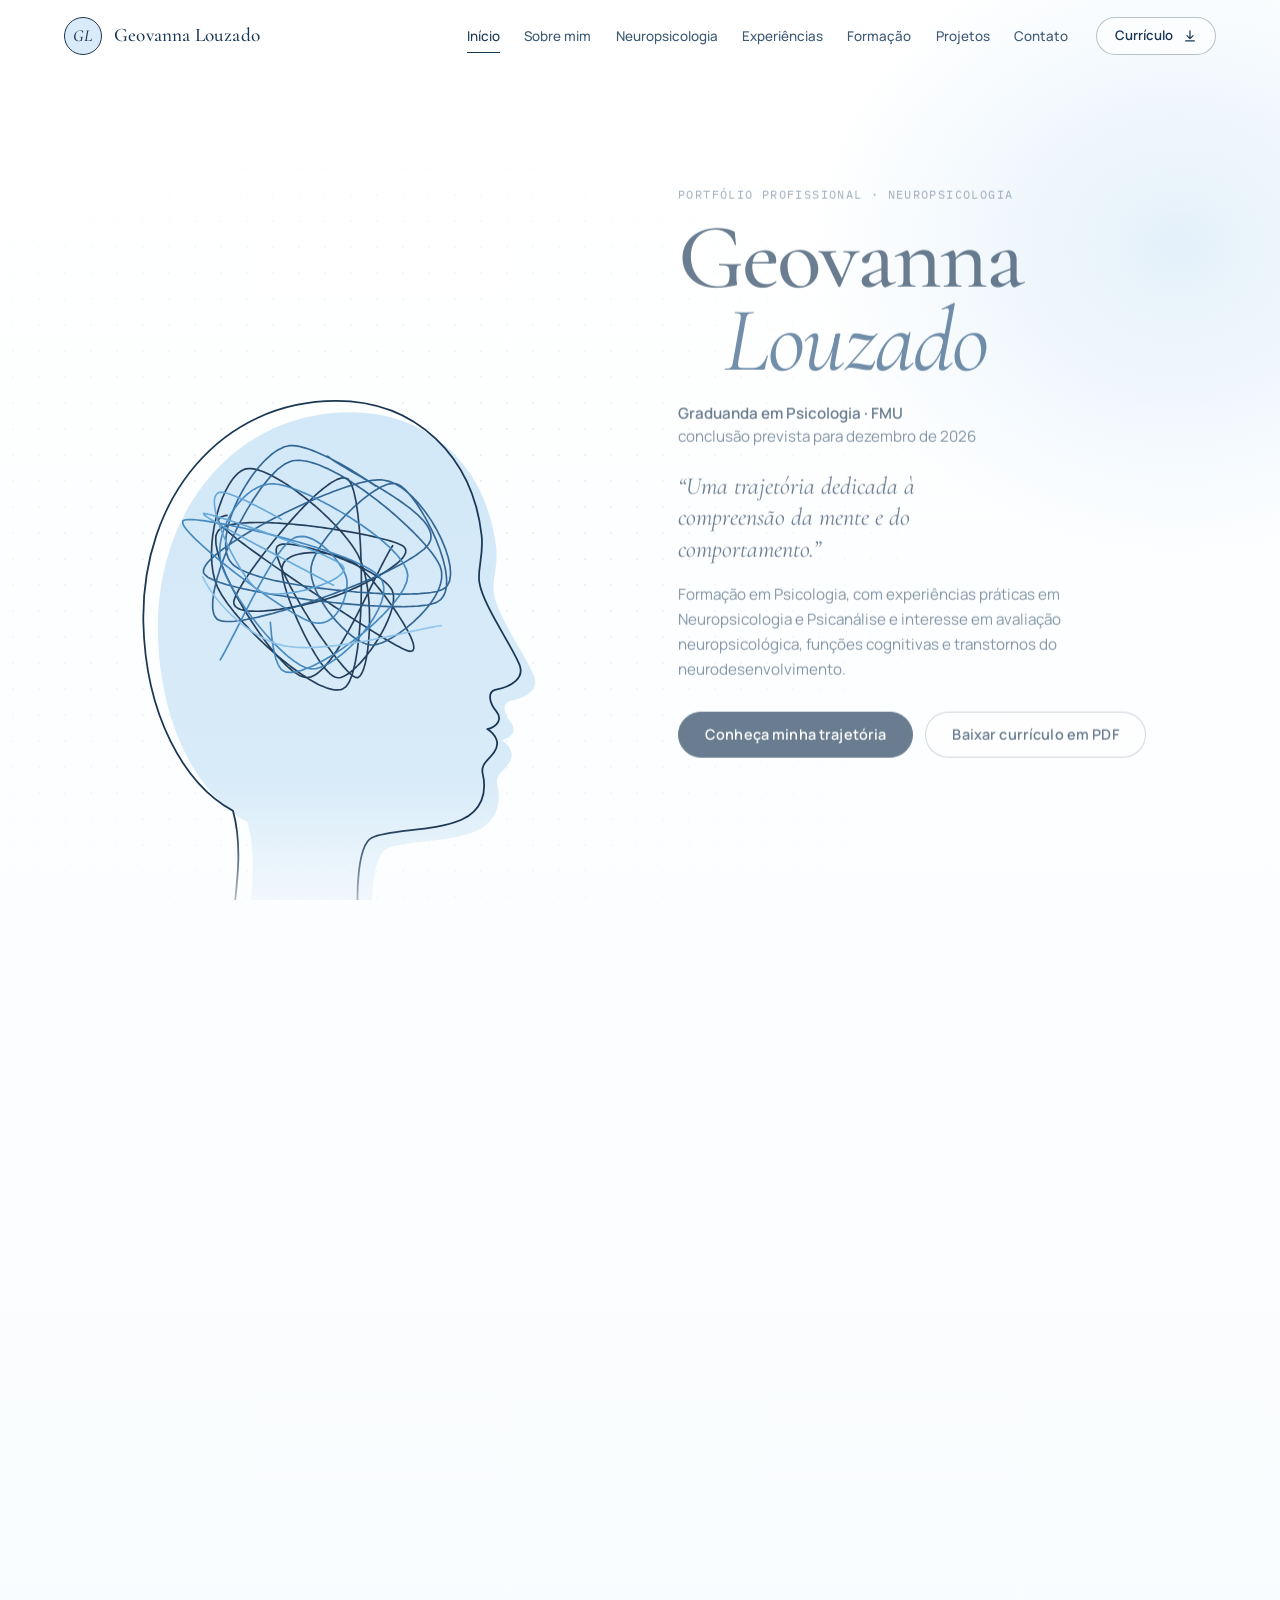
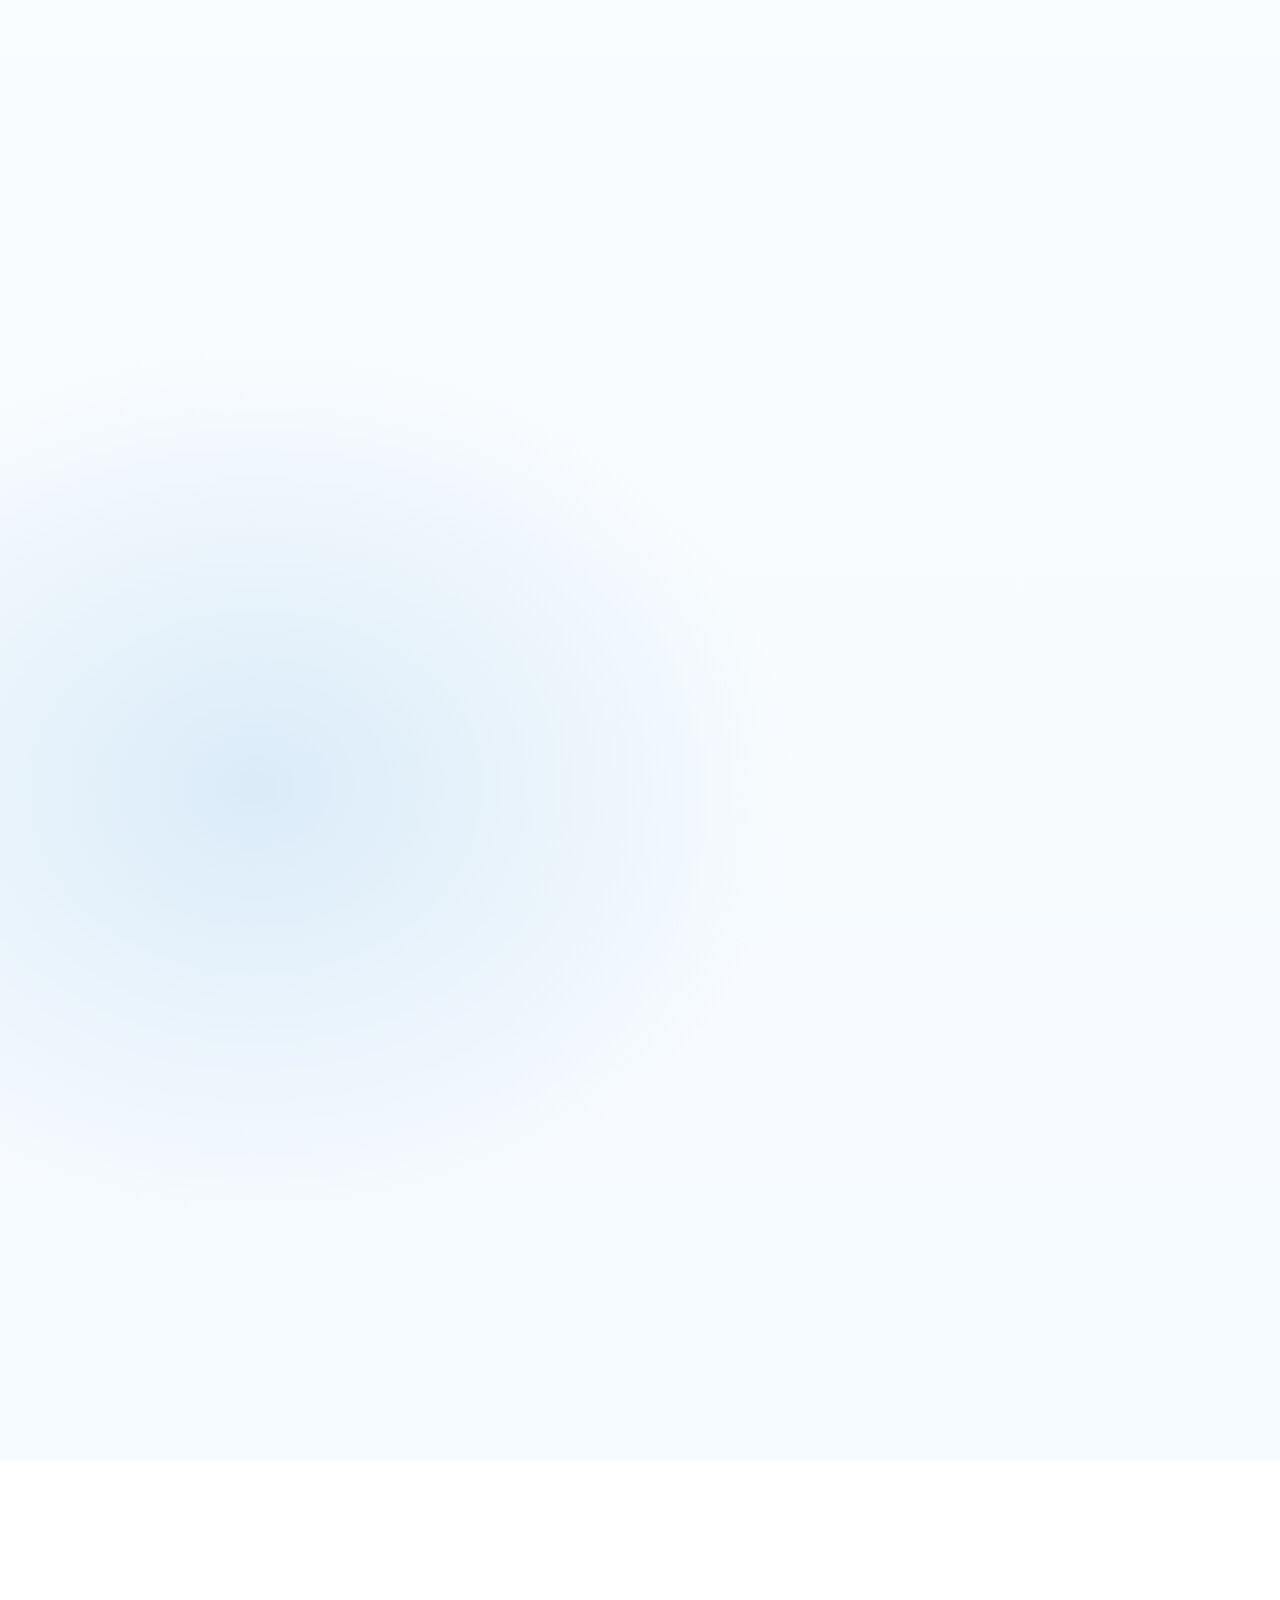
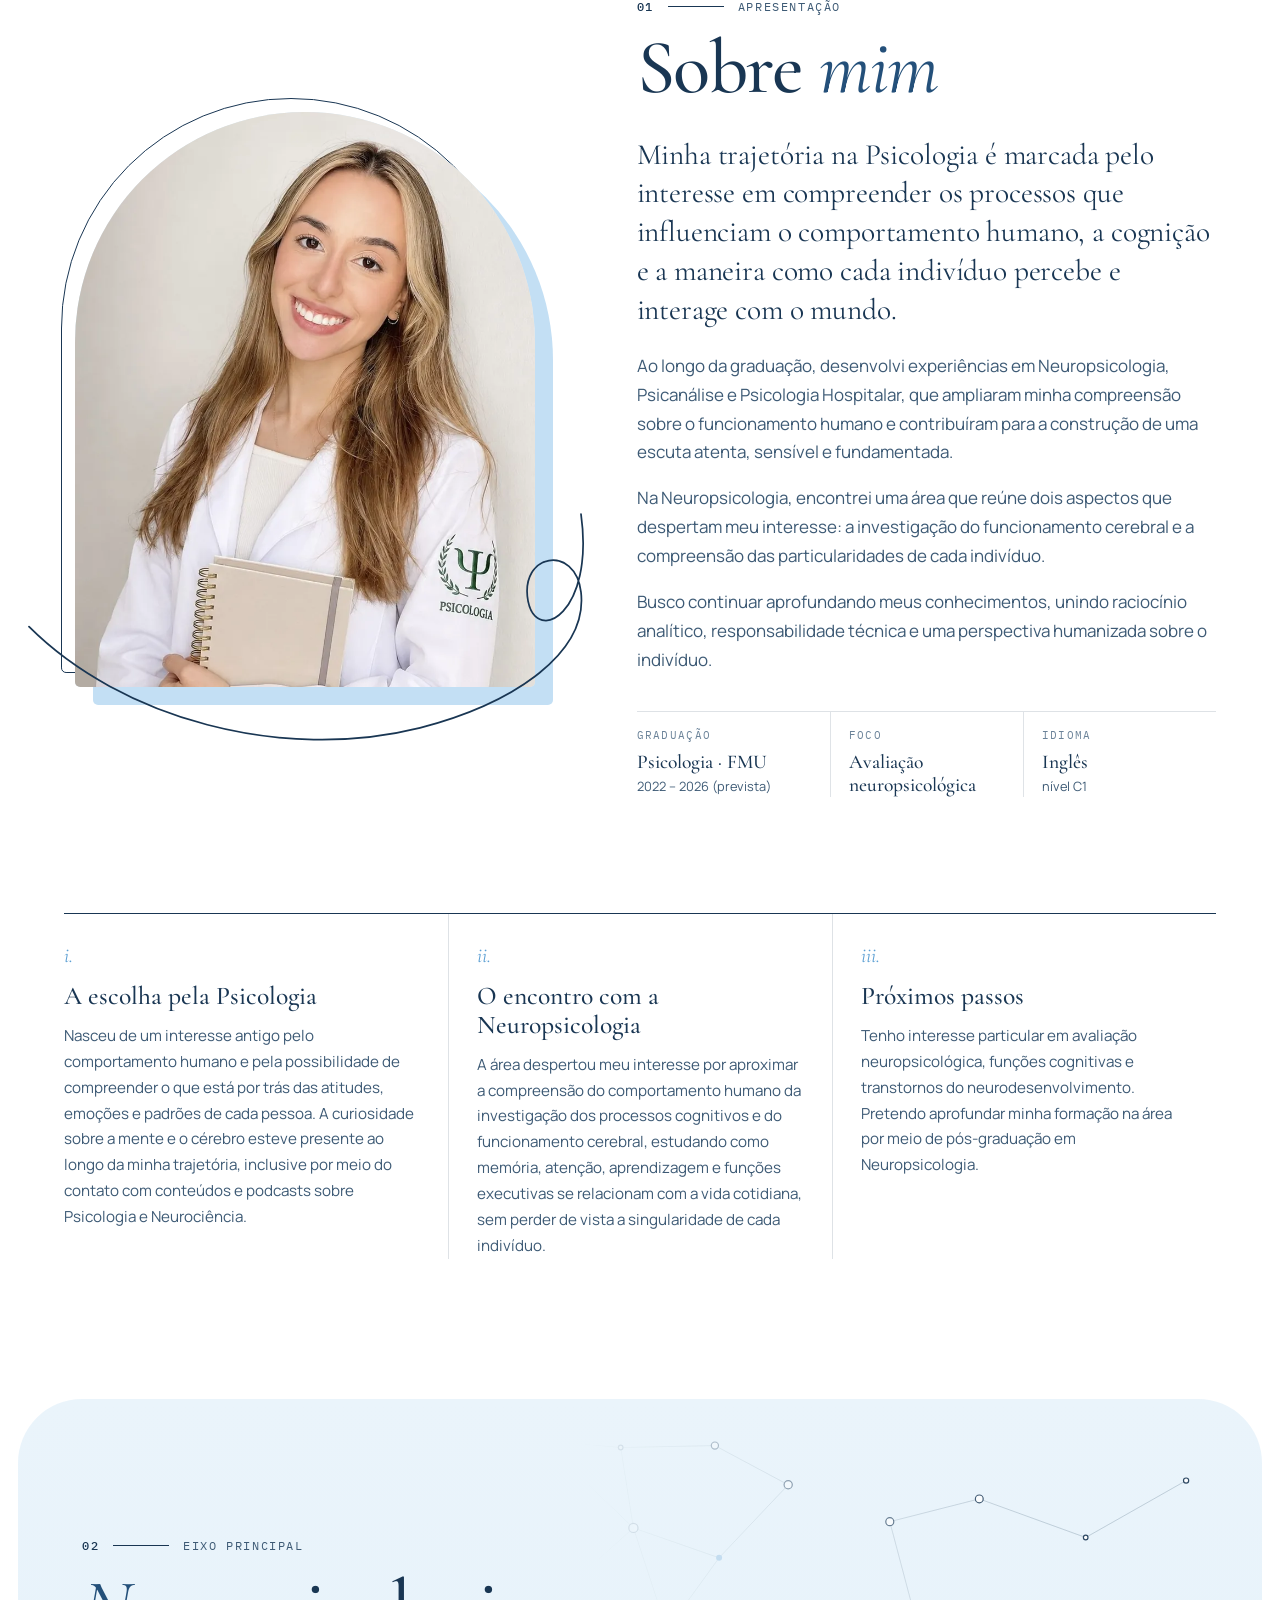
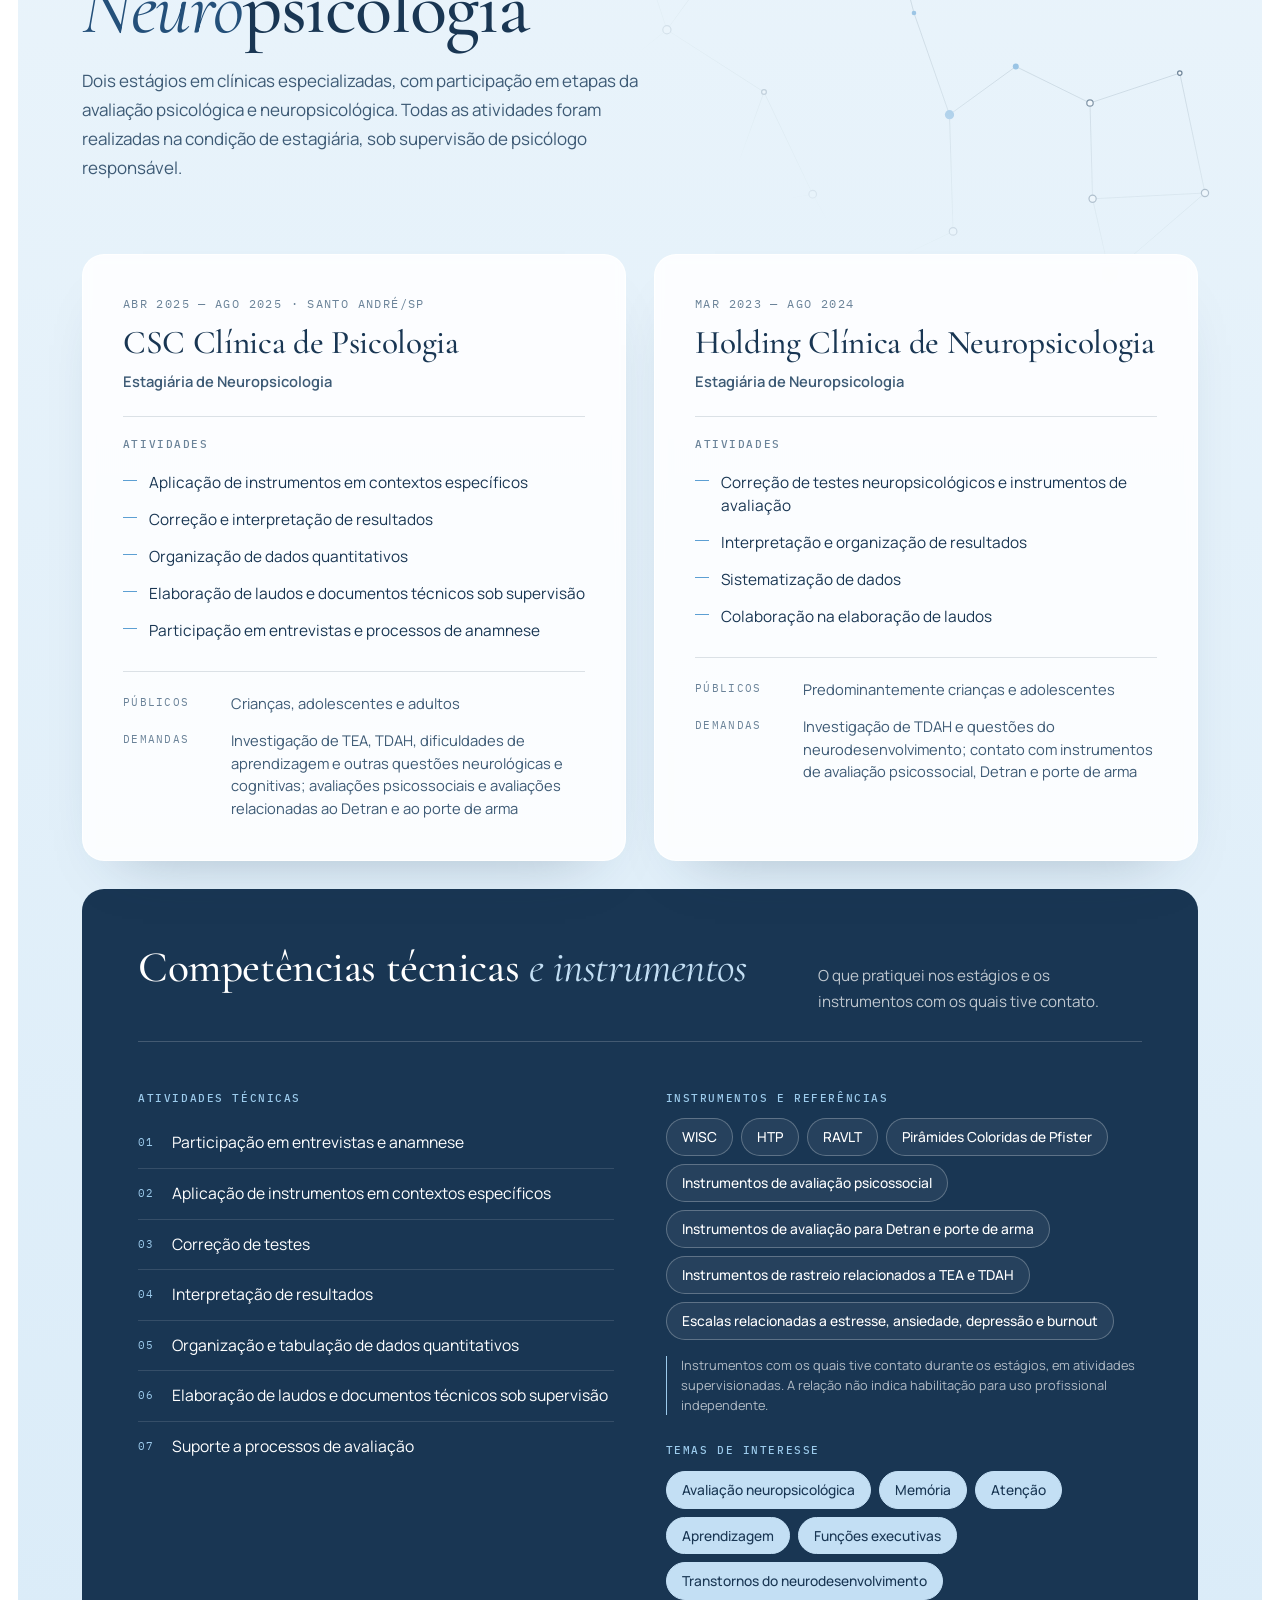
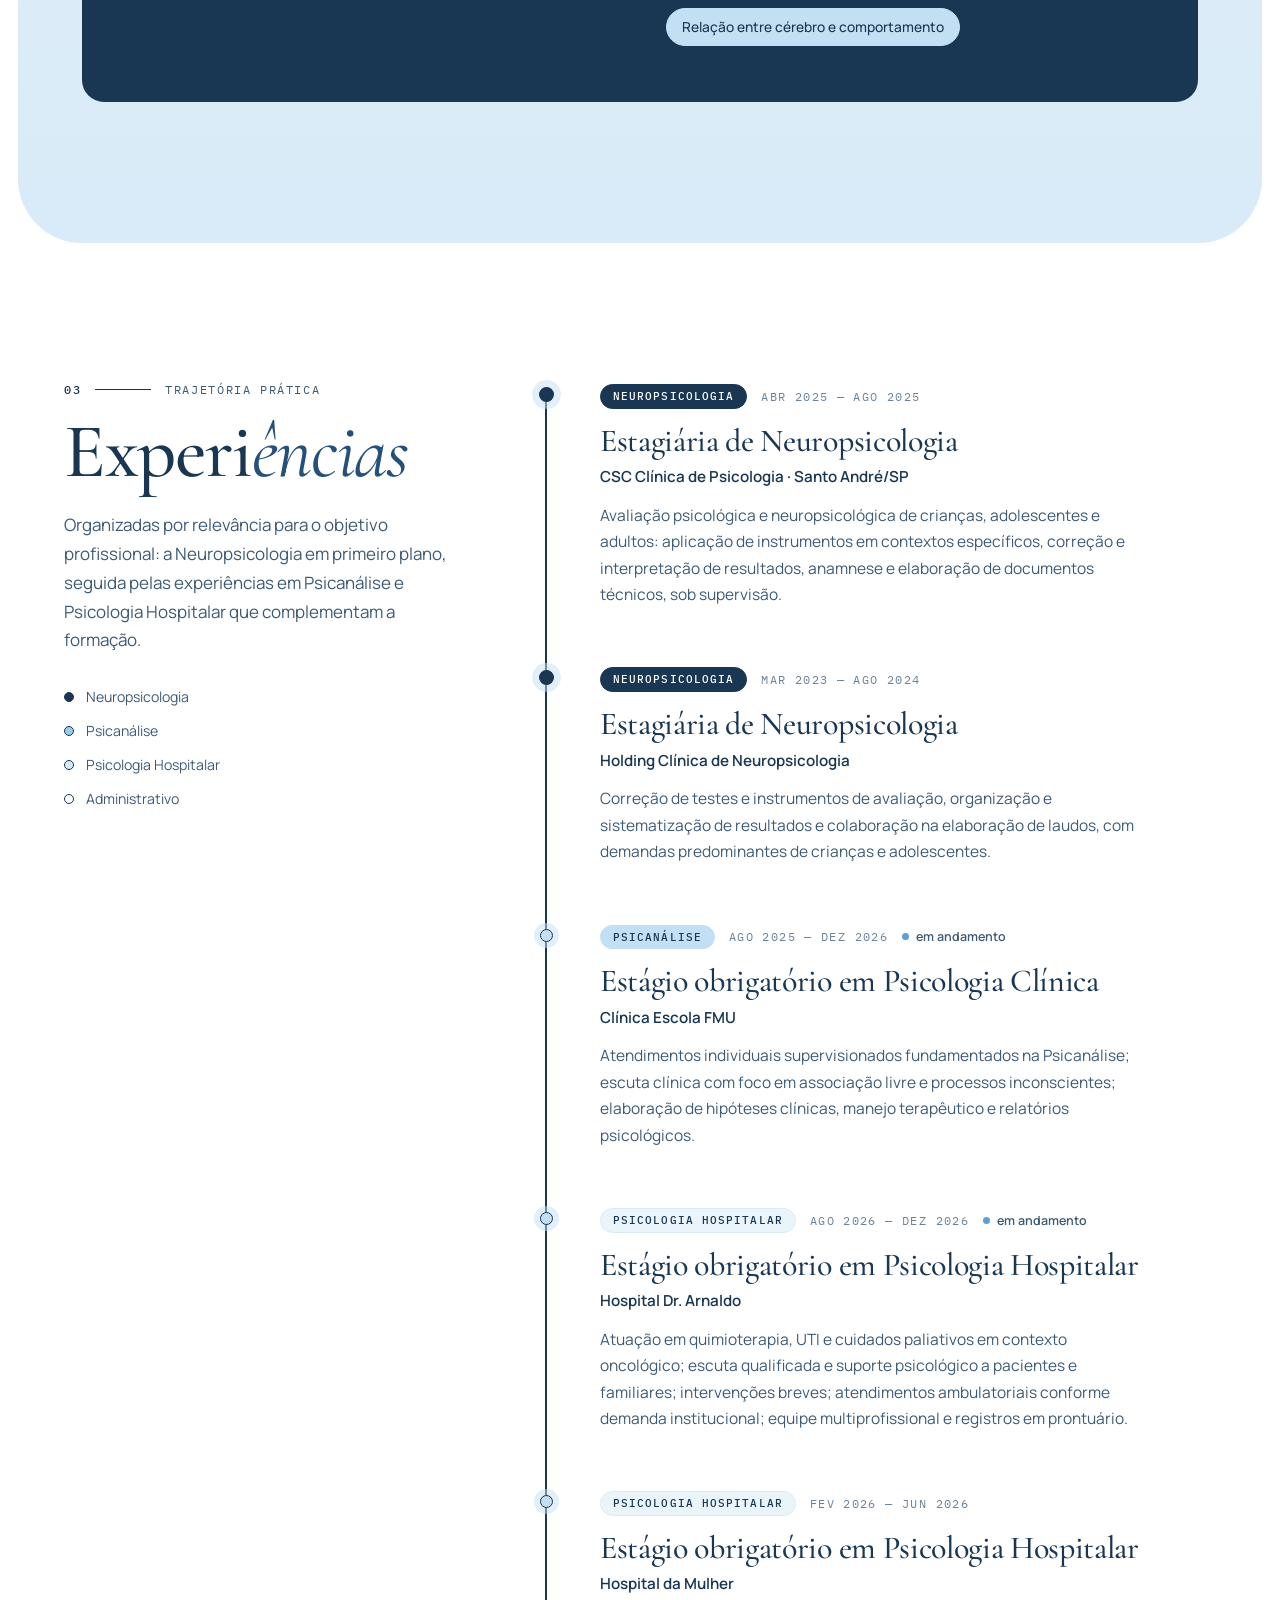
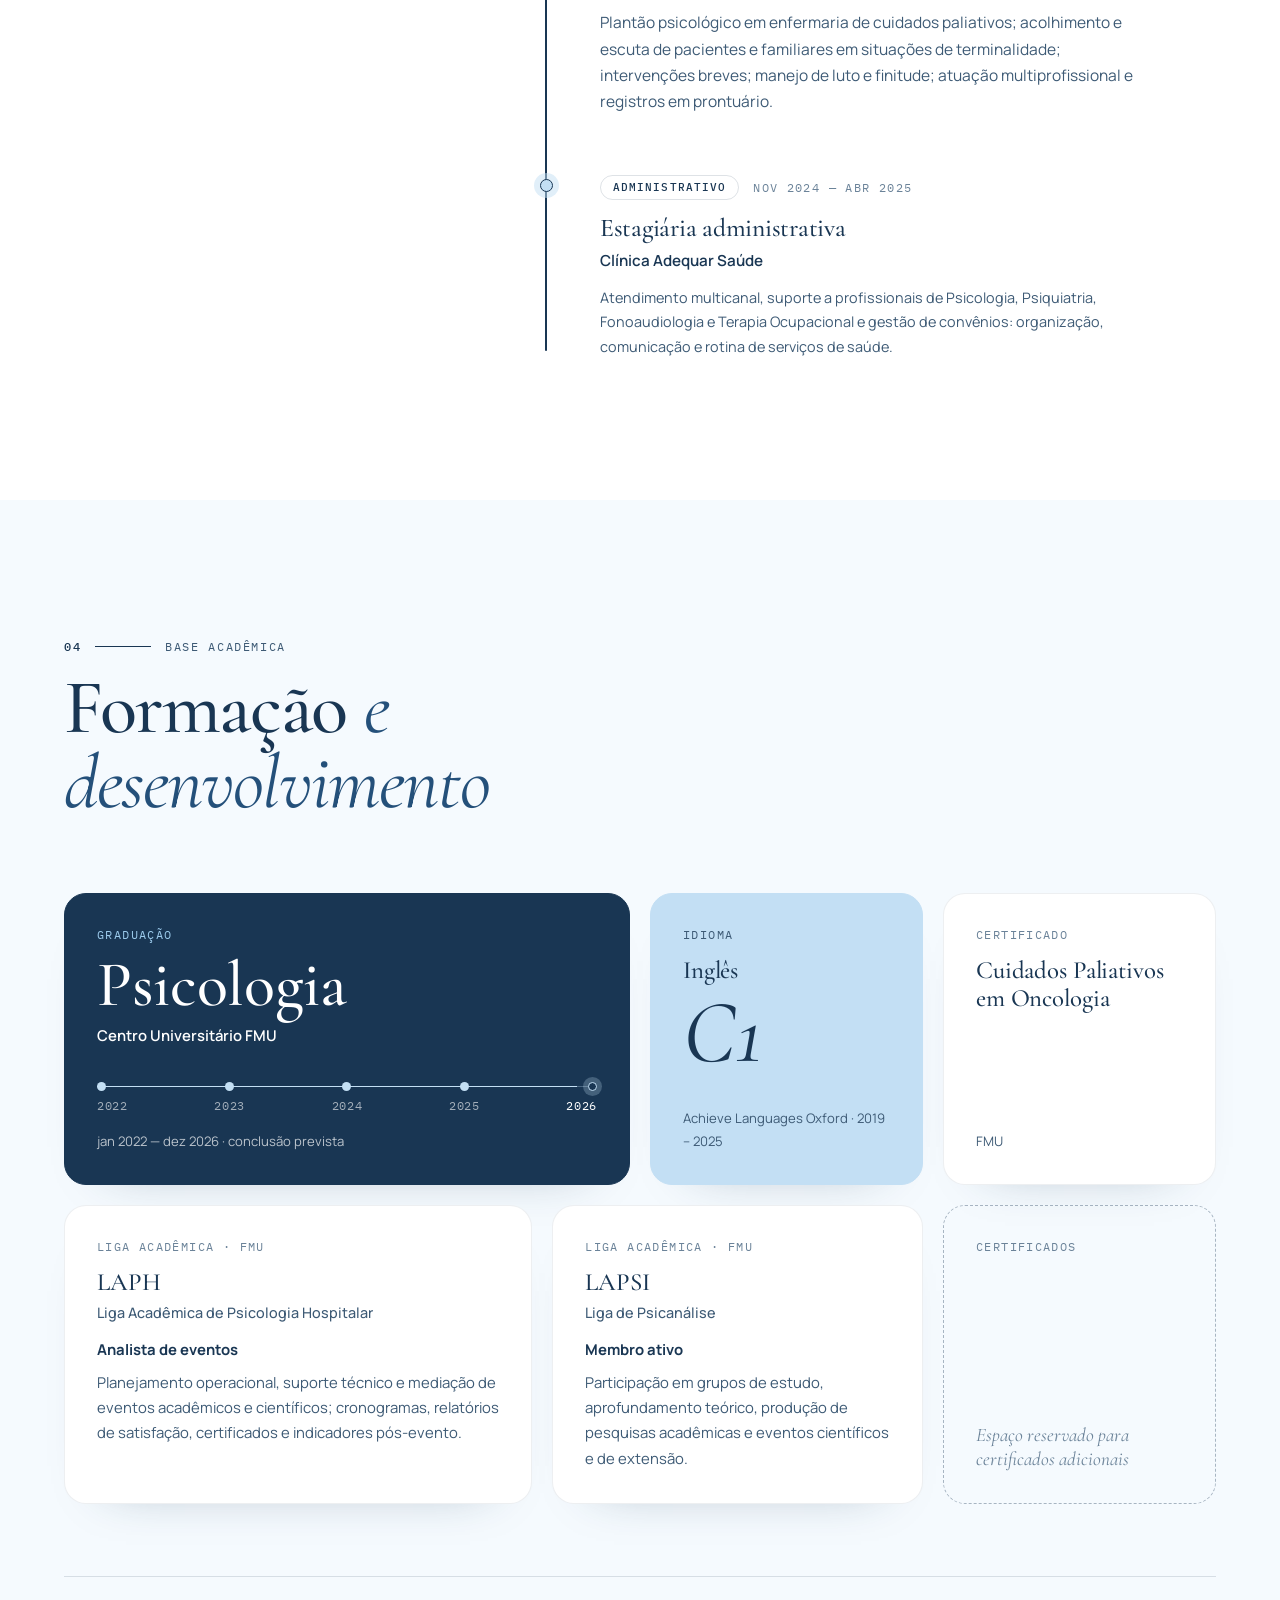
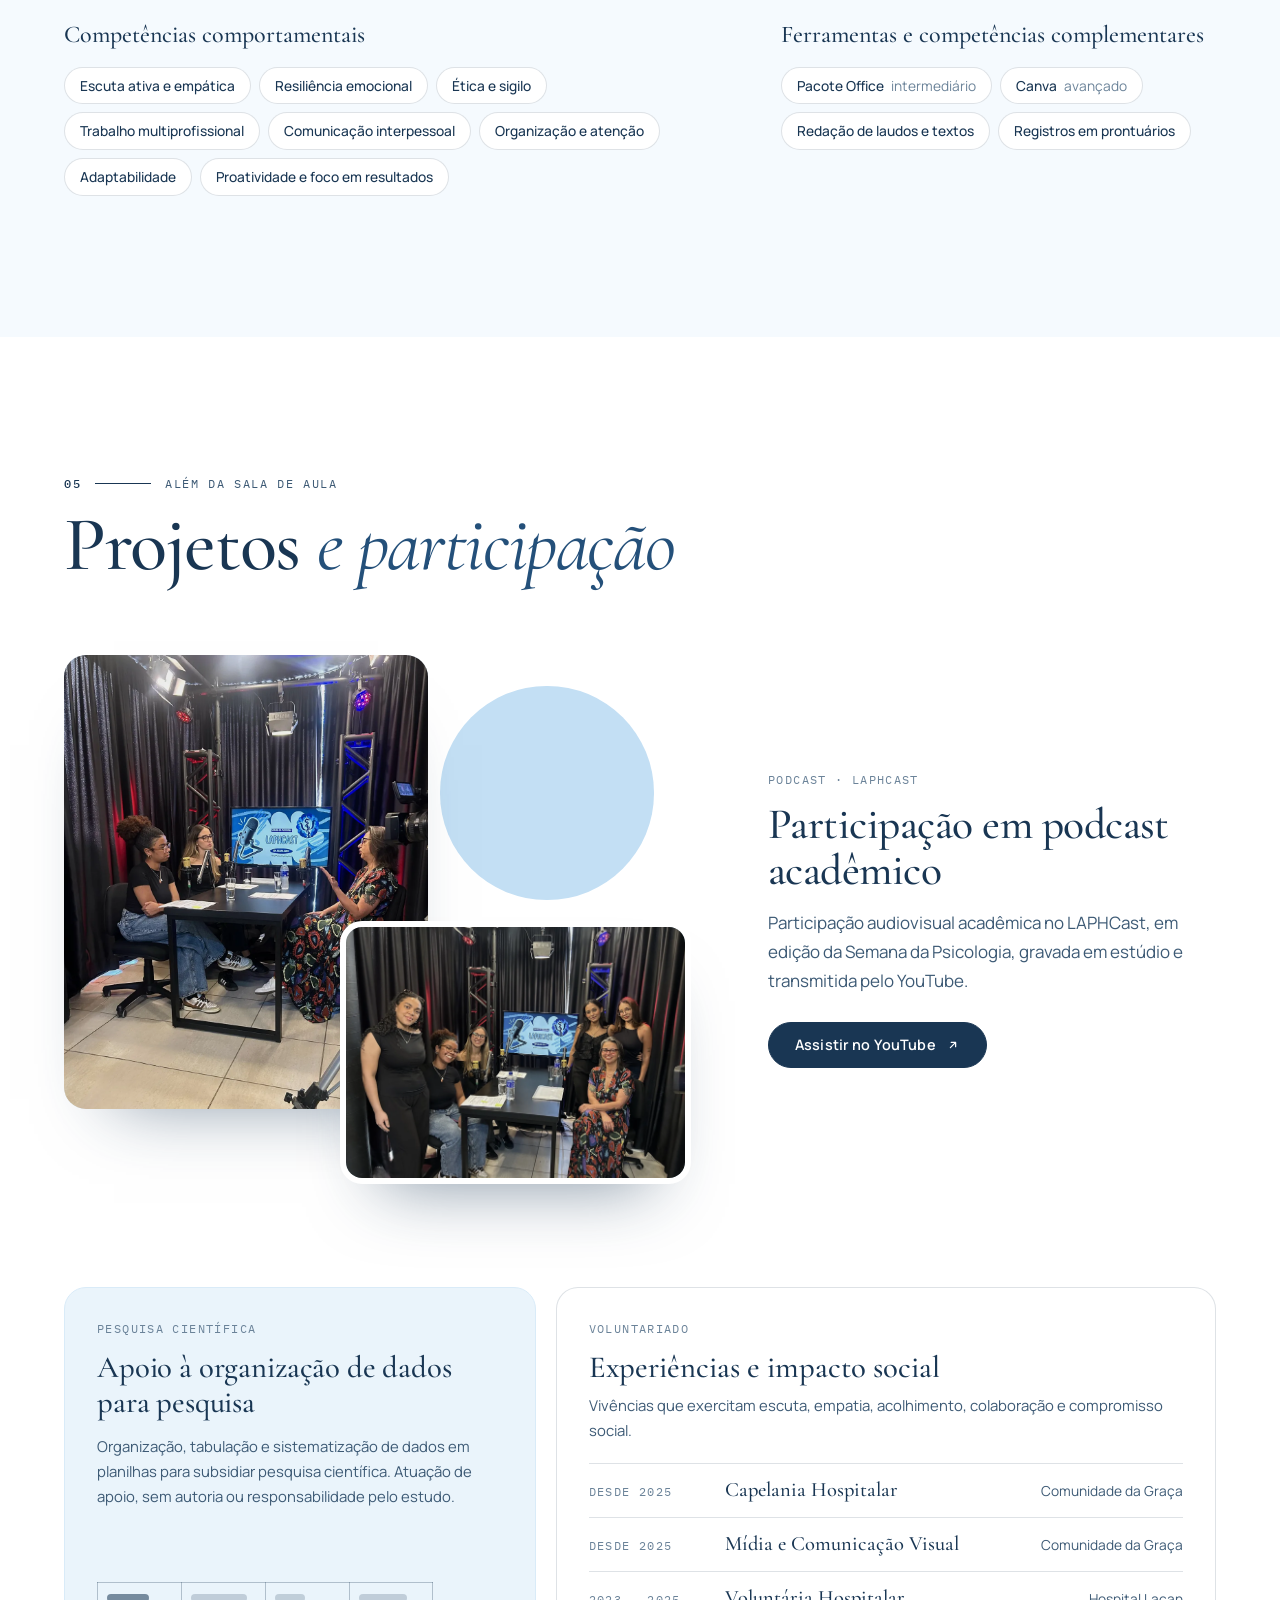
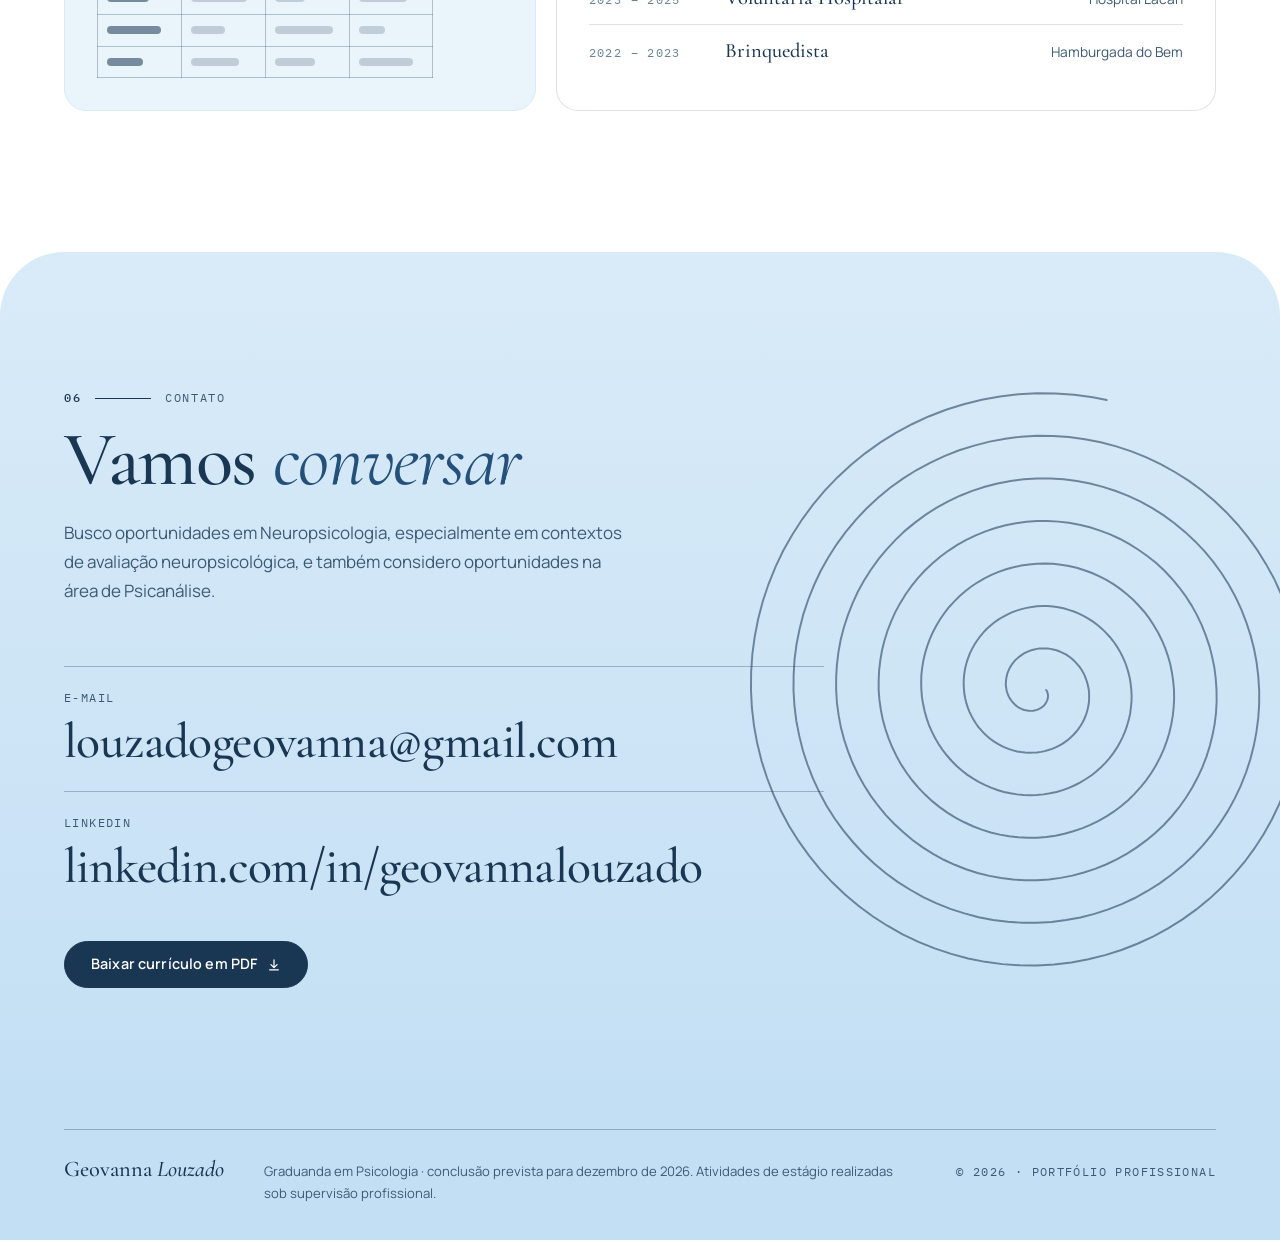
==== index.html @ a7150df1 "Add portfolio site for Geovanna Louzado One-page professional portfolio in Portuguese, built from th" ====
<!doctype html>
<html lang="pt-BR">
<head>
  <meta charset="utf-8">
  <meta name="viewport" content="width=device-width, initial-scale=1, viewport-fit=cover">
  <title>Geovanna Louzado | Portfólio Profissional</title>
  <meta name="description" content="Portfólio profissional de Geovanna Louzado, graduanda em Psicologia (FMU), com experiências práticas em Neuropsicologia e Psicanálise e interesse em avaliação neuropsicológica.">
  <meta name="theme-color" content="#EAF4FB">

  <meta property="og:type" content="website">
  <meta property="og:locale" content="pt_BR">
  <meta property="og:title" content="Geovanna Louzado | Portfólio Profissional">
  <meta property="og:description" content="Uma trajetória dedicada à compreensão da mente e do comportamento.">
  <meta property="og:url" content="https://primol.github.io/SIte-Ge/">
  <meta property="og:image" content="https://primol.github.io/SIte-Ge/assets/img/og.jpg">
  <meta property="og:image:width" content="1200">
  <meta property="og:image:height" content="630">
  <meta name="twitter:card" content="summary_large_image">

  <link rel="icon" href="assets/img/favicon.svg" type="image/svg+xml">
  <link rel="preload" href="assets/fonts/cormorant-garamond-latin-wght-normal.woff2" as="font" type="font/woff2" crossorigin>
  <link rel="preload" href="assets/fonts/manrope-latin-wght-normal.woff2" as="font" type="font/woff2" crossorigin>
  <link rel="stylesheet" href="assets/css/style.css">
  <script>document.documentElement.classList.add('js');setTimeout(function(){if(!window.__siteReady)document.documentElement.classList.remove('js')},4000);</script>
</head>
<body>
  <a class="skip" href="#sobre">Pular para o conteúdo</a>

  <!-- ============ Navegação ============ -->
  <header class="nav" id="nav">
    <a class="nav__brand" href="#inicio" aria-label="Geovanna Louzado, voltar ao início">
      <span class="nav__mono" aria-hidden="true">GL</span>
      <span class="nav__name">Geovanna Louzado</span>
    </a>

    <nav class="nav__links" id="menu" aria-label="Seções do site">
      <a href="#inicio">Início</a>
      <a href="#sobre">Sobre mim</a>
      <a href="#neuropsicologia">Neuropsicologia</a>
      <a href="#experiencias">Experiências</a>
      <a href="#formacao">Formação</a>
      <a href="#projetos">Projetos</a>
      <a href="#contato">Contato</a>
      <a class="btn btn--primary nav__cv-mobile" href="assets/docs/curriculo-geovanna-louzado.pdf" download>Baixar currículo em PDF</a>
    </nav>

    <a class="btn btn--sm btn--ghost nav__cv" href="assets/docs/curriculo-geovanna-louzado.pdf" download>
      Currículo
      <svg viewBox="0 0 16 16" width="14" height="14" aria-hidden="true"><path d="M8 2v8.5M4.5 7.5 8 11l3.5-3.5M3 13.5h10" fill="none" stroke="currentColor" stroke-width="1.4" stroke-linecap="round" stroke-linejoin="round"/></svg>
    </a>

    <button class="nav__toggle" id="navToggle" type="button" aria-expanded="false" aria-controls="menu">
      <span class="nav__toggle-label">Menu</span>
      <span class="nav__toggle-icon" aria-hidden="true"><i></i><i></i></span>
    </button>
  </header>

  <main>
    <!-- ============ Início: cena dos fios ============ -->
    <section class="hero" id="inicio" aria-label="Início">
      <div class="hero__stage">
        <canvas class="hero__canvas" id="fios" aria-hidden="true"></canvas>

        <div class="hero__copy" id="heroCopy">
          <p class="eyebrow hero__in" style="--i:0">Portfólio profissional <span aria-hidden="true">·</span> Neuropsicologia</p>
          <h1 class="hero__title">
            <span class="hero__in" style="--i:1">Geovanna</span>
            <span class="hero__in" style="--i:2"><em>Louzado</em></span>
          </h1>
          <p class="hero__role hero__in" style="--i:3">Graduanda em Psicologia <span aria-hidden="true">·</span> FMU<br><span class="hero__role-sub">conclusão prevista para dezembro de 2026</span></p>
          <p class="hero__tagline hero__in" style="--i:4">“Uma trajetória dedicada à compreensão da mente e do comportamento.”</p>
          <p class="hero__summary hero__in" style="--i:5">Formação em Psicologia, com experiências práticas em Neuropsicologia e Psicanálise e interesse em avaliação neuropsicológica, funções cognitivas e transtornos do neurodesenvolvimento.</p>
          <div class="hero__actions hero__in" style="--i:6">
            <a class="btn btn--primary" href="#sobre">Conheça minha trajetória</a>
            <a class="btn btn--ghost" href="assets/docs/curriculo-geovanna-louzado.pdf" download>Baixar currículo em PDF</a>
          </div>
        </div>

        <!-- Rótulos dos fios já desembaraçados (posicionados via JS) -->
        <div class="hero__strands" aria-hidden="true">
          <div class="strand"><i class="strand__dot"></i><span class="strand__text"><small>01</small>Memória</span></div>
          <div class="strand"><i class="strand__dot"></i><span class="strand__text"><small>02</small>Atenção</span></div>
          <div class="strand"><i class="strand__dot"></i><span class="strand__text"><small>03</small>Funções executivas</span></div>
          <div class="strand"><i class="strand__dot"></i><span class="strand__text"><small>04</small>Aprendizagem</span></div>
          <div class="strand"><i class="strand__dot"></i><span class="strand__text"><small>05</small>Neurodesenvolvimento</span></div>
        </div>

        <div class="hero__caption" id="heroCaption">
          <p class="eyebrow">Áreas de interesse</p>
          <p class="hero__caption-text">Avaliação neuropsicológica, funções cognitivas, aprendizagem e transtornos do neurodesenvolvimento.</p>
        </div>

        <div class="hero__cue" id="heroCue" aria-hidden="true">
          <span>Role para desembaraçar os fios</span>
          <i></i>
        </div>
      </div>
    </section>

    <!-- ============ 01 Sobre mim ============ -->
    <section class="section about" id="sobre">
      <div class="container about__grid">
        <figure class="about__figure reveal">
          <div class="portrait">
            <!-- Fotografia profissional: substitua os arquivos em assets/img mantendo a proporção 4:5 -->
            <picture>
              <source srcset="assets/img/geovanna-louzado.webp" type="image/webp">
              <img src="assets/img/geovanna-louzado.jpg" width="1000" height="1049" loading="lazy" decoding="async"
                   alt="Retrato de Geovanna Louzado, sorrindo, de jaleco branco com o símbolo da Psicologia bordado na manga e cadernos nas mãos.">
            </picture>
          </div>
          <svg class="about__thread" viewBox="-40 -50 480 600" aria-hidden="true">
            <path data-draw d="M -40 448 C 40 528, 180 566, 300 536 C 384 514, 446 470, 440 418 C 435 376, 386 384, 394 426 C 402 464, 452 436, 440 350" fill="none" stroke="currentColor" stroke-width="1.5" stroke-linecap="round"/>
          </svg>
        </figure>

        <div class="about__text">
          <header class="shead reveal">
            <p class="shead__kicker"><span class="shead__num">01</span><i></i>Apresentação</p>
            <h2 class="shead__title">Sobre <em>mim</em></h2>
          </header>

          <p class="lead reveal">Minha trajetória na Psicologia é marcada pelo interesse em compreender os processos que influenciam o comportamento humano, a cognição e a maneira como cada indivíduo percebe e interage com o mundo.</p>

          <div class="prose reveal">
            <p>Ao longo da graduação, desenvolvi experiências em Neuropsicologia, Psicanálise e Psicologia Hospitalar, que ampliaram minha compreensão sobre o funcionamento humano e contribuíram para a construção de uma escuta atenta, sensível e fundamentada.</p>
            <p>Na Neuropsicologia, encontrei uma área que reúne dois aspectos que despertam meu interesse: a investigação do funcionamento cerebral e a compreensão das particularidades de cada indivíduo.</p>
            <p>Busco continuar aprofundando meus conhecimentos, unindo raciocínio analítico, responsabilidade técnica e uma perspectiva humanizada sobre o indivíduo.</p>
          </div>

          <dl class="facts reveal">
            <div><dt>Graduação</dt><dd>Psicologia · FMU<br><span>2022 – 2026 (prevista)</span></dd></div>
            <div><dt>Foco</dt><dd>Avaliação<br>neuropsicológica</dd></div>
            <div><dt>Idioma</dt><dd>Inglês<br><span>nível C1</span></dd></div>
          </dl>
        </div>
      </div>

      <div class="container motiv">
        <article class="motiv__item reveal">
          <span class="motiv__n">i.</span>
          <h3>A escolha pela Psicologia</h3>
          <p>Nasceu de um interesse antigo pelo comportamento humano e pela possibilidade de compreender o que está por trás das atitudes, emoções e padrões de cada pessoa. A curiosidade sobre a mente e o cérebro esteve presente ao longo da minha trajetória, inclusive por meio do contato com conteúdos e podcasts sobre Psicologia e Neurociência.</p>
        </article>
        <article class="motiv__item reveal">
          <span class="motiv__n">ii.</span>
          <h3>O encontro com a Neuropsicologia</h3>
          <p>A área despertou meu interesse por aproximar a compreensão do comportamento humano da investigação dos processos cognitivos e do funcionamento cerebral, estudando como memória, atenção, aprendizagem e funções executivas se relacionam com a vida cotidiana, sem perder de vista a singularidade de cada indivíduo.</p>
        </article>
        <article class="motiv__item reveal">
          <span class="motiv__n">iii.</span>
          <h3>Próximos passos</h3>
          <p>Tenho interesse particular em avaliação neuropsicológica, funções cognitivas e transtornos do neurodesenvolvimento. Pretendo aprofundar minha formação na área por meio de pós-graduação em Neuropsicologia.</p>
        </article>
      </div>
    </section>

    <!-- ============ 02 Neuropsicologia ============ -->
    <section class="section neuro" id="neuropsicologia">
      <svg class="neuro__net" id="neuroNet" aria-hidden="true"></svg>

      <div class="container">
        <header class="shead shead--wide reveal">
          <p class="shead__kicker"><span class="shead__num">02</span><i></i>Eixo principal</p>
          <h2 class="shead__title"><em>Neuro</em>psicologia</h2>
          <p class="shead__intro">Dois estágios em clínicas especializadas, com participação em etapas da avaliação psicológica e neuropsicológica. Todas as atividades foram realizadas na condição de estagiária, sob supervisão de psicólogo responsável.</p>
        </header>

        <div class="clinics">
          <article class="clinic reveal">
            <header class="clinic__head">
              <p class="mono">abr 2025 — ago 2025 · Santo André/SP</p>
              <h3>CSC Clínica de Psicologia</h3>
              <p class="clinic__role">Estagiária de Neuropsicologia</p>
            </header>
            <h4>Atividades</h4>
            <ul class="ticks">
              <li>Aplicação de instrumentos em contextos específicos</li>
              <li>Correção e interpretação de resultados</li>
              <li>Organização de dados quantitativos</li>
              <li>Elaboração de laudos e documentos técnicos sob supervisão</li>
              <li>Participação em entrevistas e processos de anamnese</li>
            </ul>
            <dl class="clinic__meta">
              <div><dt>Públicos</dt><dd>Crianças, adolescentes e adultos</dd></div>
              <div><dt>Demandas</dt><dd>Investigação de TEA, TDAH, dificuldades de aprendizagem e outras questões neurológicas e cognitivas; avaliações psicossociais e avaliações relacionadas ao Detran e ao porte de arma</dd></div>
            </dl>
          </article>

          <article class="clinic reveal">
            <header class="clinic__head">
              <p class="mono">mar 2023 — ago 2024</p>
              <h3>Holding Clínica de Neuropsicologia</h3>
              <p class="clinic__role">Estagiária de Neuropsicologia</p>
            </header>
            <h4>Atividades</h4>
            <ul class="ticks">
              <li>Correção de testes neuropsicológicos e instrumentos de avaliação</li>
              <li>Interpretação e organização de resultados</li>
              <li>Sistematização de dados</li>
              <li>Colaboração na elaboração de laudos</li>
            </ul>
            <dl class="clinic__meta">
              <div><dt>Públicos</dt><dd>Predominantemente crianças e adolescentes</dd></div>
              <div><dt>Demandas</dt><dd>Investigação de TDAH e questões do neurodesenvolvimento; contato com instrumentos de avaliação psicossocial, Detran e porte de arma</dd></div>
            </dl>
          </article>
        </div>

        <div class="skills reveal">
          <div class="skills__head">
            <h3>Competências técnicas <em>e instrumentos</em></h3>
            <p>O que pratiquei nos estágios e os instrumentos com os quais tive contato.</p>
          </div>

          <div class="skills__col">
            <h4>Atividades técnicas</h4>
            <ol class="steps">
              <li>Participação em entrevistas e anamnese</li>
              <li>Aplicação de instrumentos em contextos específicos</li>
              <li>Correção de testes</li>
              <li>Interpretação de resultados</li>
              <li>Organização e tabulação de dados quantitativos</li>
              <li>Elaboração de laudos e documentos técnicos sob supervisão</li>
              <li>Suporte a processos de avaliação</li>
            </ol>
          </div>

          <div class="skills__col">
            <h4>Instrumentos e referências</h4>
            <!-- PENDENTE (briefing, item 14): confirmar nomes oficiais das escalas de rastreio e a denominação "VISC" antes de incluir. -->
            <ul class="chips">
              <li>WISC</li>
              <li>HTP</li>
              <li>RAVLT</li>
              <li>Pirâmides Coloridas de Pfister</li>
              <li>Instrumentos de avaliação psicossocial</li>
              <li>Instrumentos de avaliação para Detran e porte de arma</li>
              <li>Instrumentos de rastreio relacionados a TEA e TDAH</li>
              <li>Escalas relacionadas a estresse, ansiedade, depressão e burnout</li>
            </ul>
            <p class="note">Instrumentos com os quais tive contato durante os estágios, em atividades supervisionadas. A relação não indica habilitação para uso profissional independente.</p>

            <h4 class="skills__sub">Temas de interesse</h4>
            <ul class="chips chips--soft">
              <li>Avaliação neuropsicológica</li>
              <li>Memória</li>
              <li>Atenção</li>
              <li>Aprendizagem</li>
              <li>Funções executivas</li>
              <li>Transtornos do neurodesenvolvimento</li>
              <li>Relação entre cérebro e comportamento</li>
            </ul>
          </div>
        </div>
      </div>
    </section>

    <!-- ============ 03 Experiências ============ -->
    <section class="section exp" id="experiencias">
      <div class="container exp__grid">
        <div class="exp__aside">
          <header class="shead reveal">
            <p class="shead__kicker"><span class="shead__num">03</span><i></i>Trajetória prática</p>
            <h2 class="shead__title">Experi<em>ências</em></h2>
            <p class="shead__intro">Organizadas por relevância para o objetivo profissional: a Neuropsicologia em primeiro plano, seguida pelas experiências em Psicanálise e Psicologia Hospitalar que complementam a formação.</p>
          </header>
          <ul class="legend reveal" aria-label="Áreas">
            <li><i class="dot dot--neuro"></i>Neuropsicologia</li>
            <li><i class="dot dot--psi"></i>Psicanálise</li>
            <li><i class="dot dot--hosp"></i>Psicologia Hospitalar</li>
            <li><i class="dot dot--adm"></i>Administrativo</li>
          </ul>
        </div>

        <div class="tl" id="timeline">
          <span class="tl__fill" aria-hidden="true"></span>
          <ol class="tl__list">

          <li class="tl__item tl__item--neuro reveal">
            <i class="tl__node" aria-hidden="true"></i>
            <p class="tl__meta"><span class="tag tag--neuro">Neuropsicologia</span><span class="mono">abr 2025 — ago 2025</span></p>
            <h3>Estagiária de Neuropsicologia</h3>
            <p class="tl__place">CSC Clínica de Psicologia · Santo André/SP</p>
            <p>Avaliação psicológica e neuropsicológica de crianças, adolescentes e adultos: aplicação de instrumentos em contextos específicos, correção e interpretação de resultados, anamnese e elaboração de documentos técnicos, sob supervisão.</p>
          </li>

          <li class="tl__item tl__item--neuro reveal">
            <i class="tl__node" aria-hidden="true"></i>
            <p class="tl__meta"><span class="tag tag--neuro">Neuropsicologia</span><span class="mono">mar 2023 — ago 2024</span></p>
            <h3>Estagiária de Neuropsicologia</h3>
            <p class="tl__place">Holding Clínica de Neuropsicologia</p>
            <p>Correção de testes e instrumentos de avaliação, organização e sistematização de resultados e colaboração na elaboração de laudos, com demandas predominantes de crianças e adolescentes.</p>
          </li>

          <li class="tl__item reveal">
            <i class="tl__node" aria-hidden="true"></i>
            <!-- PENDENTE: confirmar data final do estágio e status "em andamento" na data de publicação. -->
            <p class="tl__meta"><span class="tag tag--psi">Psicanálise</span><span class="mono">ago 2025 — dez 2026</span><span class="tl__now">em andamento</span></p>
            <h3>Estágio obrigatório em Psicologia Clínica</h3>
            <p class="tl__place">Clínica Escola FMU</p>
            <p>Atendimentos individuais supervisionados fundamentados na Psicanálise; escuta clínica com foco em associação livre e processos inconscientes; elaboração de hipóteses clínicas, manejo terapêutico e relatórios psicológicos.</p>
          </li>

          <li class="tl__item reveal">
            <i class="tl__node" aria-hidden="true"></i>
            <!-- PENDENTE: confirmar status "em andamento" na data de publicação. -->
            <p class="tl__meta"><span class="tag tag--hosp">Psicologia Hospitalar</span><span class="mono">ago 2026 — dez 2026</span><span class="tl__now">em andamento</span></p>
            <h3>Estágio obrigatório em Psicologia Hospitalar</h3>
            <p class="tl__place">Hospital Dr. Arnaldo</p>
            <p>Atuação em quimioterapia, UTI e cuidados paliativos em contexto oncológico; escuta qualificada e suporte psicológico a pacientes e familiares; intervenções breves; atendimentos ambulatoriais conforme demanda institucional; equipe multiprofissional e registros em prontuário.</p>
          </li>

          <li class="tl__item reveal">
            <i class="tl__node" aria-hidden="true"></i>
            <p class="tl__meta"><span class="tag tag--hosp">Psicologia Hospitalar</span><span class="mono">fev 2026 — jun 2026</span></p>
            <h3>Estágio obrigatório em Psicologia Hospitalar</h3>
            <p class="tl__place">Hospital da Mulher</p>
            <p>Plantão psicológico em enfermaria de cuidados paliativos; acolhimento e escuta de pacientes e familiares em situações de terminalidade; intervenções breves; manejo de luto e finitude; atuação multiprofissional e registros em prontuário.</p>
          </li>

          <li class="tl__item tl__item--brief reveal">
            <i class="tl__node" aria-hidden="true"></i>
            <p class="tl__meta"><span class="tag tag--adm">Administrativo</span><span class="mono">nov 2024 — abr 2025</span></p>
            <h3>Estagiária administrativa</h3>
            <p class="tl__place">Clínica Adequar Saúde</p>
            <p>Atendimento multicanal, suporte a profissionais de Psicologia, Psiquiatria, Fonoaudiologia e Terapia Ocupacional e gestão de convênios: organização, comunicação e rotina de serviços de saúde.</p>
          </li>
          </ol>
        </div>
      </div>
    </section>

    <!-- ============ 04 Formação ============ -->
    <section class="section edu" id="formacao">
      <div class="container">
        <header class="shead shead--wide reveal">
          <p class="shead__kicker"><span class="shead__num">04</span><i></i>Base acadêmica</p>
          <h2 class="shead__title">Formação <em>e desenvolvimento</em></h2>
        </header>

        <div class="bento">
          <article class="card card--grad reveal">
            <p class="mono">Graduação</p>
            <h3>Psicologia</h3>
            <p class="card__sub">Centro Universitário FMU</p>
            <div class="years" aria-label="Janeiro de 2022 a dezembro de 2026, conclusão prevista">
              <span>2022</span><span>2023</span><span>2024</span><span>2025</span><span class="is-now">2026</span>
            </div>
            <p class="card__foot">jan 2022 — dez 2026 · conclusão prevista</p>
          </article>

          <article class="card card--lang reveal">
            <p class="mono">Idioma</p>
            <h3>Inglês</h3>
            <p class="card__big" aria-label="Nível C1">C1</p>
            <p class="card__foot">Achieve Languages Oxford · 2019 – 2025</p>
          </article>

          <article class="card reveal">
            <p class="mono">Certificado</p>
            <h3>Cuidados Paliativos em Oncologia</h3>
            <p class="card__foot">FMU</p>
          </article>

          <article class="card card--liga card--liga-a reveal">
            <p class="mono">Liga acadêmica · FMU</p>
            <h3>LAPH <span>Liga Acadêmica de Psicologia Hospitalar</span></h3>
            <p class="card__role">Analista de eventos</p>
            <p>Planejamento operacional, suporte técnico e mediação de eventos acadêmicos e científicos; cronogramas, relatórios de satisfação, certificados e indicadores pós-evento.</p>
          </article>

          <article class="card card--liga reveal">
            <p class="mono">Liga acadêmica · FMU</p>
            <h3>LAPSI <span>Liga de Psicanálise</span></h3>
            <p class="card__role">Membro ativo</p>
            <p>Participação em grupos de estudo, aprofundamento teórico, produção de pesquisas acadêmicas e eventos científicos e de extensão.</p>
          </article>
          <!-- Espaço reservado: duplique o bloco "card" acima para inserir novos certificados. -->
          <article class="card card--slot reveal" aria-label="Espaço reservado para certificados adicionais">
            <p class="mono">Certificados</p>
            <p class="card__slot">Espaço reservado para certificados adicionais</p>
          </article>
        </div>

        <div class="traits">
          <div class="traits__col reveal">
            <h3>Competências comportamentais</h3>
            <ul class="chips">
              <li>Escuta ativa e empática</li>
              <li>Resiliência emocional</li>
              <li>Ética e sigilo</li>
              <li>Trabalho multiprofissional</li>
              <li>Comunicação interpessoal</li>
              <li>Organização e atenção</li>
              <li>Adaptabilidade</li>
              <li>Proatividade e foco em resultados</li>
            </ul>
          </div>
          <div class="traits__col reveal">
            <h3>Ferramentas e competências complementares</h3>
            <ul class="chips">
              <li>Pacote Office <span>intermediário</span></li>
              <li>Canva <span>avançado</span></li>
              <li>Redação de laudos e textos</li>
              <li>Registros em prontuários</li>
            </ul>
          </div>
        </div>
      </div>
    </section>

    <!-- ============ 05 Projetos e participação ============ -->
    <section class="section proj" id="projetos">
      <div class="container">
        <header class="shead shead--wide reveal">
          <p class="shead__kicker"><span class="shead__num">05</span><i></i>Além da sala de aula</p>
          <h2 class="shead__title">Projetos <em>e participação</em></h2>
        </header>

        <article class="podcast">
          <div class="podcast__media reveal">
            <figure class="podcast__a">
              <picture>
                <source srcset="assets/img/podcast-gravacao.webp" type="image/webp">
                <img src="assets/img/podcast-gravacao.jpg" width="1100" height="1324" loading="lazy" decoding="async"
                     alt="Gravação do LAPHCast em estúdio: três pessoas conversam à mesa, com microfones e uma câmera em primeiro plano.">
              </picture>
            </figure>
            <figure class="podcast__b">
              <picture>
                <source srcset="assets/img/podcast-equipe.webp" type="image/webp">
                <img src="assets/img/podcast-equipe.jpg" width="1400" height="1079" loading="lazy" decoding="async"
                     alt="Equipe e convidada do LAPHCast reunidas no estúdio após a gravação.">
              </picture>
            </figure>
          </div>

          <div class="podcast__text reveal">
            <p class="mono">Podcast · LAPHCast</p>
            <h3>Participação em podcast acadêmico</h3>
            <!-- PENDENTE (briefing): título, tema, data e papel específico na gravação. Preencher quando confirmados. -->
            <p>Participação audiovisual acadêmica no LAPHCast, em edição da Semana da Psicologia, gravada em estúdio e transmitida pelo YouTube.</p>
            <a class="btn btn--primary" href="https://www.youtube.com/live/vC9ALefuf5s" target="_blank" rel="noopener">
              Assistir no YouTube
              <svg viewBox="0 0 16 16" width="14" height="14" aria-hidden="true"><path d="M5 11 11 5M6 5h5v5" fill="none" stroke="currentColor" stroke-width="1.4" stroke-linecap="round" stroke-linejoin="round"/></svg>
            </a>
          </div>
        </article>

        <div class="proj__grid">
          <article class="card card--research reveal">
            <p class="mono">Pesquisa científica</p>
            <h3>Apoio à organização de dados para pesquisa</h3>
            <p>Organização, tabulação e sistematização de dados em planilhas para subsidiar pesquisa científica. Atuação de apoio, sem autoria ou responsabilidade pelo estudo.</p>
            <svg class="sheet" viewBox="0 0 336 96" aria-hidden="true">
              <g fill="none" stroke="currentColor" stroke-opacity=".28">
                <path d="M0 .5h336M0 32.5h336M0 64.5h336M0 95.5h336M.5 0v96M84.5 0v96M168.5 0v96M252.5 0v96M335.5 0v96"/>
              </g>
              <g fill="currentColor">
                <rect x="10" y="12" width="42" height="8" rx="4" opacity=".55"/><rect x="94" y="12" width="56" height="8" rx="4" opacity=".2"/><rect x="178" y="12" width="30" height="8" rx="4" opacity=".2"/><rect x="262" y="12" width="48" height="8" rx="4" opacity=".2"/>
                <rect x="10" y="44" width="54" height="8" rx="4" opacity=".55"/><rect x="94" y="44" width="34" height="8" rx="4" opacity=".2"/><rect x="178" y="44" width="58" height="8" rx="4" opacity=".2"/><rect x="262" y="44" width="26" height="8" rx="4" opacity=".2"/>
                <rect x="10" y="76" width="36" height="8" rx="4" opacity=".55"/><rect x="94" y="76" width="48" height="8" rx="4" opacity=".2"/><rect x="178" y="76" width="40" height="8" rx="4" opacity=".2"/><rect x="262" y="76" width="54" height="8" rx="4" opacity=".2"/>
              </g>
            </svg>
          </article>

          <div class="social reveal">
            <div class="social__head">
              <p class="mono">Voluntariado</p>
              <h3>Experiências e impacto social</h3>
              <p>Vivências que exercitam escuta, empatia, acolhimento, colaboração e compromisso social.</p>
            </div>
            <ul class="social__list">
              <li><span class="mono">desde 2025</span><strong>Capelania Hospitalar</strong><em>Comunidade da Graça</em></li>
              <li><span class="mono">desde 2025</span><strong>Mídia e Comunicação Visual</strong><em>Comunidade da Graça</em></li>
              <li><span class="mono">2023 – 2025</span><strong>Voluntária Hospitalar</strong><em>Hospital Lacan</em></li>
              <li><span class="mono">2022 – 2023</span><strong>Brinquedista</strong><em>Hamburgada do Bem</em></li>
            </ul>
          </div>
        </div>
      </div>
    </section>

    <!-- ============ 06 Contato ============ -->
    <section class="section contact" id="contato">
      <svg class="contact__spiral" viewBox="-210 -210 420 420" aria-hidden="true">
        <path id="spiral" data-draw fill="none" stroke="currentColor" stroke-width="1.3" stroke-linecap="round"/>
      </svg>

      <div class="container contact__inner">
        <header class="shead reveal">
          <p class="shead__kicker"><span class="shead__num">06</span><i></i>Contato</p>
          <h2 class="shead__title">Vamos <em>conversar</em></h2>
          <p class="shead__intro">Busco oportunidades em Neuropsicologia, especialmente em contextos de avaliação neuropsicológica, e também considero oportunidades na área de Psicanálise.</p>
        </header>

        <div class="contact__links reveal">
          <a class="contact__link" href="mailto:louzadogeovanna@gmail.com">
            <span class="mono">E-mail</span>
            <span class="contact__value">louzadogeovanna@gmail.com</span>
          </a>
          <a class="contact__link" href="https://linkedin.com/in/geovannalouzado" target="_blank" rel="noopener">
            <span class="mono">LinkedIn</span>
            <span class="contact__value">linkedin.com/in/geovannalouzado</span>
          </a>
          <a class="btn btn--primary" href="assets/docs/curriculo-geovanna-louzado.pdf" download>
            Baixar currículo em PDF
            <svg viewBox="0 0 16 16" width="14" height="14" aria-hidden="true"><path d="M8 2v8.5M4.5 7.5 8 11l3.5-3.5M3 13.5h10" fill="none" stroke="currentColor" stroke-width="1.4" stroke-linecap="round" stroke-linejoin="round"/></svg>
          </a>
        </div>
      </div>
    </section>
  </main>

  <footer class="footer">
    <div class="container footer__inner">
      <p class="footer__brand">Geovanna <em>Louzado</em></p>
      <p>Graduanda em Psicologia · conclusão prevista para dezembro de 2026. Atividades de estágio realizadas sob supervisão profissional.</p>
      <p class="mono">© 2026 · Portfólio profissional</p>
    </div>
  </footer>

  <script src="assets/js/threads.js" defer></script>
  <script src="assets/js/main.js" defer></script>
</body>
</html>
---- assets/css/style.css ----
/* ==========================================================================
   Geovanna Louzado | Portfólio Profissional
   Paleta: azul bebê + branco, com azul profundo para texto.
   ========================================================================== */

@font-face {
  font-family: "Cormorant Garamond";
  src: url("../fonts/cormorant-garamond-latin-wght-normal.woff2") format("woff2");
  font-weight: 300 700; font-style: normal; font-display: swap;
}
@font-face {
  font-family: "Cormorant Garamond";
  src: url("../fonts/cormorant-garamond-latin-wght-italic.woff2") format("woff2");
  font-weight: 300 700; font-style: italic; font-display: swap;
}
@font-face {
  font-family: "Manrope";
  src: url("../fonts/manrope-latin-wght-normal.woff2") format("woff2");
  font-weight: 200 800; font-style: normal; font-display: swap;
}
@font-face {
  font-family: "IBM Plex Mono";
  src: url("../fonts/ibm-plex-mono-latin-400-normal.woff2") format("woff2");
  font-weight: 400; font-style: normal; font-display: swap;
}
@font-face {
  font-family: "IBM Plex Mono";
  src: url("../fonts/ibm-plex-mono-latin-500-normal.woff2") format("woff2");
  font-weight: 500; font-style: normal; font-display: swap;
}

:root {
  --white: #ffffff;
  --mist: #f5fafe;
  --baby-100: #eaf4fb;
  --baby-200: #d9ebf8;
  --baby-300: #c3dff4;   /* azul bebê */
  --baby-400: #9ccbec;
  --sky: #5c9fd3;
  --ink: #193653;        /* azul profundo */
  --ink-2: #3d5a75;
  --ink-3: #6b8399;
  --line: rgba(25, 54, 83, .14);
  --line-soft: rgba(25, 54, 83, .08);

  --serif: "Cormorant Garamond", "Iowan Old Style", "Palatino Linotype", Georgia, serif;
  --sans: "Manrope", system-ui, -apple-system, "Segoe UI", Roboto, sans-serif;
  --mono: "IBM Plex Mono", ui-monospace, "SF Mono", Menlo, monospace;

  --gutter: clamp(20px, 5vw, 64px);
  --nav-h: 72px;
  --radius: 22px;
  --ease: cubic-bezier(.2, .7, .2, 1);
}

*, *::before, *::after { box-sizing: border-box; }

html {
  scroll-behavior: smooth;
  scroll-padding-top: calc(var(--nav-h) + 8px);
  -webkit-text-size-adjust: 100%;
  overflow-x: clip;
}

body {
  margin: 0;
  background: var(--white);
  color: var(--ink);
  font-family: var(--sans);
  font-size: 1.0625rem;
  line-height: 1.7;
  -webkit-font-smoothing: antialiased;
  text-rendering: optimizeLegibility;
  overflow-x: clip;
}

img, svg, canvas { display: block; max-width: 100%; }
img { height: auto; }
a { color: inherit; }
h1, h2, h3, h4, p, ul, ol, dl, dd, figure { margin: 0; }
ul, ol { padding: 0; list-style: none; }
em { font-style: italic; }

::selection { background: var(--baby-300); color: var(--ink); }

:focus-visible {
  outline: 2px solid var(--ink);
  outline-offset: 3px;
  border-radius: 6px;
}

.skip {
  position: fixed; left: 16px; top: -80px; z-index: 100;
  padding: 10px 16px; border-radius: 999px;
  background: var(--ink); color: var(--white); text-decoration: none; font-size: .9rem;
  transition: top .2s;
}
.skip:focus { top: 14px; }

.container { width: min(1180px, 100% - 2 * var(--gutter)); margin-inline: auto; }

.mono, .eyebrow {
  font-family: var(--mono);
  font-size: .72rem;
  letter-spacing: .12em;
  text-transform: uppercase;
  color: var(--ink-3);
  line-height: 1.5;
}

/* ---------- Botões ---------- */
.btn {
  position: relative;
  display: inline-flex; align-items: center; justify-content: center; gap: 10px;
  padding: 15px 26px;
  border: 1px solid var(--ink); border-radius: 999px;
  font: 600 .9rem/1 var(--sans); letter-spacing: .01em;
  text-decoration: none; white-space: nowrap;
  transition: background-color .3s var(--ease), color .3s var(--ease), border-color .3s var(--ease), transform .3s var(--ease), box-shadow .3s var(--ease);
}
.btn--primary { background: var(--ink); color: var(--white); }
.btn--primary:hover { background: #224a70; border-color: #224a70; transform: translateY(-2px); box-shadow: 0 12px 26px -12px rgba(25, 54, 83, .55); }
.btn--ghost { background: rgba(255, 255, 255, .6); color: var(--ink); border-color: rgba(25, 54, 83, .3); }
.btn--ghost:hover { background: var(--baby-200); border-color: var(--ink); transform: translateY(-2px); }
.btn--sm { padding: 11px 18px; font-size: .82rem; }
.btn svg { flex: none; }

/* ---------- Navegação ---------- */
.nav {
  position: fixed; inset: 0 0 auto 0; z-index: 50;
  height: var(--nav-h);
  display: flex; align-items: center; gap: 28px;
  padding: 0 var(--gutter);
  transition: background-color .35s, box-shadow .35s, backdrop-filter .35s;
}
.nav.is-scrolled {
  background: rgba(255, 255, 255, .82);
  -webkit-backdrop-filter: saturate(1.4) blur(14px);
  backdrop-filter: saturate(1.4) blur(14px);
  box-shadow: 0 1px 0 var(--line-soft);
}
.nav__brand { display: inline-flex; align-items: center; gap: 12px; text-decoration: none; margin-right: auto; }
.nav__mono {
  display: grid; place-items: center;
  width: 38px; height: 38px; border-radius: 50%;
  border: 1px solid var(--ink);
  font: italic 500 1.05rem/1 var(--serif); letter-spacing: .02em;
  background: var(--baby-200);
}
.nav__name { font: 500 1.2rem/1 var(--serif); letter-spacing: .01em; }

.nav__links { display: flex; align-items: center; gap: clamp(14px, 1.9vw, 28px); }
.nav__links a:not(.btn) {
  position: relative; padding: 8px 0;
  font-size: .84rem; font-weight: 500; color: var(--ink-2); text-decoration: none;
  transition: color .25s;
}
.nav__links a:not(.btn)::after {
  content: ""; position: absolute; left: 0; right: 0; bottom: 2px; height: 1px;
  background: var(--ink); transform: scaleX(0); transform-origin: left;
  transition: transform .35s var(--ease);
}
.nav__links a:not(.btn):hover, .nav__links a.is-active { color: var(--ink); }
.nav__links a:not(.btn):hover::after, .nav__links a.is-active::after { transform: scaleX(1); }
.nav__cv-mobile { display: none; }

.nav__toggle {
  display: none; align-items: center; gap: 10px;
  padding: 10px 4px 10px 12px; border: 0; background: none; color: var(--ink);
  font: 600 .82rem/1 var(--sans); cursor: pointer;
}
.nav__toggle-icon { position: relative; width: 26px; height: 12px; }
.nav__toggle-icon i { position: absolute; left: 0; right: 0; height: 1.5px; background: currentColor; transition: transform .35s var(--ease), top .35s var(--ease); }
.nav__toggle-icon i:first-child { top: 0; }
.nav__toggle-icon i:last-child { top: 10px; }
.nav__toggle[aria-expanded="true"] .nav__toggle-icon i:first-child { top: 5px; transform: rotate(45deg); }
.nav__toggle[aria-expanded="true"] .nav__toggle-icon i:last-child { top: 5px; transform: rotate(-45deg); }

@media (max-width: 1099px) {
  :root { --nav-h: 62px; }
  .nav__toggle { display: inline-flex; }
  .nav__cv { display: none; }
  .nav__brand, .nav__toggle { position: relative; z-index: 2; }
  .nav__links {
    position: fixed; inset: 0; z-index: 1;
    flex-direction: column; align-items: flex-start; justify-content: center; gap: 4px;
    padding: 90px var(--gutter) 40px;
    background: linear-gradient(160deg, var(--white), var(--baby-200));
    opacity: 0; visibility: hidden; transform: translateY(-12px);
    transition: opacity .35s var(--ease), transform .35s var(--ease), visibility 0s .35s;
    overflow-y: auto;
  }
  .nav.is-open .nav__links { opacity: 1; visibility: visible; transform: none; transition-delay: 0s; }
  .nav__links a:not(.btn) { font: 500 clamp(2rem, 9vw, 2.8rem)/1.25 var(--serif); color: var(--ink); padding: 4px 0; }
  .nav__links a:not(.btn)::after { display: none; }
  .nav__links a.is-active { font-style: italic; }
  .nav__cv-mobile { display: inline-flex; margin-top: 26px; }
  .nav.is-open { background: none; box-shadow: none; -webkit-backdrop-filter: none; backdrop-filter: none; }
}
@media (max-width: 420px) { .nav__name { font-size: 1.08rem; } }

/* ==========================================================================
   Início: cena fixa com a cabeça e os fios
   ========================================================================== */
.hero {
  position: relative;
  height: 340vh;
  height: 340svh;
  background:
    radial-gradient(60vw 70vh at 20% 78%, rgba(195, 223, 244, .55), rgba(195, 223, 244, 0) 70%),
    radial-gradient(40vw 50vh at 92% 8%, rgba(217, 235, 248, .7), rgba(217, 235, 248, 0) 70%),
    linear-gradient(180deg, var(--white) 0%, var(--mist) 100%);
}
.hero__stage {
  position: sticky; top: 0;
  height: 100vh; height: 100svh;
  overflow: hidden;
}
.hero__stage::before { /* malha pontilhada discreta, como papel de laboratório */
  content: ""; position: absolute; inset: 0;
  background-image: radial-gradient(rgba(25, 54, 83, .16) 1px, transparent 1.2px);
  background-size: 26px 26px;
  -webkit-mask-image: radial-gradient(70% 70% at 30% 60%, #000 0%, transparent 75%);
  mask-image: radial-gradient(70% 70% at 30% 60%, #000 0%, transparent 75%);
  opacity: .55;
}
.hero__canvas { position: absolute; inset: 0; width: 100%; height: 100%; }

.hero__copy {
  position: absolute; z-index: 2;
  left: 53%; right: var(--gutter);
  top: calc(50% + var(--nav-h) / 2); transform: translateY(-50%);
  max-width: 600px;
  will-change: opacity, transform;
}
.hero__title {
  margin: 14px 0 20px;
  font: 500 clamp(4rem, 7.2vw, 7.4rem)/.9 var(--serif);
  letter-spacing: -.02em;
}
.hero__title span { display: block; }
.hero__title em { font-weight: 400; padding-left: .5em; color: #24507a; }
.hero__role { font-size: .95rem; font-weight: 600; line-height: 1.5; }
.hero__role-sub { font-weight: 400; color: var(--ink-2); }
.hero__tagline {
  margin-top: 22px;
  font: italic 400 clamp(1.35rem, 1.9vw, 1.75rem)/1.3 var(--serif);
  color: var(--ink);
  max-width: 24ch;
}
.hero__summary { margin-top: 16px; font-size: .95rem; color: var(--ink-2); max-width: 46ch; line-height: 1.65; }
.hero__actions { display: flex; flex-wrap: wrap; gap: 12px; margin-top: 30px; }

.hero__in { animation: rise .95s var(--ease) both; animation-delay: calc(.35s + var(--i) * .09s); }
@keyframes rise {
  from { opacity: 0; transform: translateY(20px); }
  to { opacity: 1; transform: none; }
}

/* Rótulos dos fios */
.hero__strands { position: absolute; inset: 0; z-index: 2; pointer-events: none; }
.strand { position: absolute; left: 0; top: 0; }
.strand__dot {
  position: absolute; left: -6px; top: -6px; width: 12px; height: 12px; border-radius: 50%;
  background: var(--white); border: 1.5px solid var(--ink);
  box-shadow: 0 0 0 0 rgba(92, 159, 211, .45);
  transform: scale(0); transition: transform .5s cubic-bezier(.3, 1.6, .5, 1);
}
.strand__text {
  position: absolute; left: 22px; top: 0; transform: translate(10px, -54%);
  white-space: nowrap;
  font: 500 clamp(1.5rem, 2.5vw, 2.3rem)/1 var(--serif); letter-spacing: -.005em;
  opacity: 0; transition: opacity .6s var(--ease), transform .6s var(--ease);
}
.strand__text small {
  display: inline-block; margin-right: 14px; vertical-align: .5em;
  font: 400 .66rem/1 var(--mono); letter-spacing: .1em; color: var(--ink-3);
}
.strand.is-on .strand__dot { transform: scale(1); animation: ping 1.4s var(--ease) 1; }
.strand.is-on .strand__text { opacity: 1; transform: translate(0, -54%); }
.strand.is-left .strand__text { left: auto; right: 20px; transform: translate(-10px, -54%); text-align: right; font-size: clamp(1.25rem, 6vw, 1.7rem); }
.strand.is-left.is-on .strand__text { transform: translate(0, -54%); }
.strand.is-left .strand__text small { margin-right: 10px; }
@keyframes ping {
  0% { box-shadow: 0 0 0 0 rgba(92, 159, 211, .5); }
  100% { box-shadow: 0 0 0 16px rgba(92, 159, 211, 0); }
}

.hero__caption {
  position: absolute; z-index: 2; left: 0; top: 0; max-width: 400px;
  opacity: 0; visibility: hidden; transform: translateY(12px);
  transition: opacity .6s var(--ease), transform .6s var(--ease), visibility 0s .6s;
}
.hero__caption.is-on { opacity: 1; visibility: visible; transform: none; transition-delay: 0s; }
.hero__caption-text { margin-top: 8px; font-size: .95rem; color: var(--ink-2); line-height: 1.6; }

.hero__cue {
  position: absolute; z-index: 2; left: 40%; bottom: 22px; transform: translateX(-50%);
  display: flex; flex-direction: column; align-items: center; gap: 10px;
  font: 400 .68rem/1 var(--mono); letter-spacing: .14em; text-transform: uppercase; color: var(--ink-2);
  white-space: nowrap;
  transition: opacity .4s;
}
.hero__cue i { width: 1px; height: 44px; background: linear-gradient(var(--ink), var(--ink)) no-repeat 0 0 / 100% 40%, var(--line); animation: cue 2s var(--ease) infinite; }
@keyframes cue {
  0% { background-position: 0 -30px, 0 0; }
  100% { background-position: 0 50px, 0 0; }
}

/* Telas largas e baixas (notebooks) */
@media (min-width: 900px) and (max-height: 760px) {
  .hero__title { font-size: clamp(3.4rem, 6vw, 5.4rem); margin: 10px 0 14px; }
  .hero__tagline { margin-top: 14px; }
  .hero__actions { margin-top: 22px; }
}
@media (min-width: 900px) and (max-height: 650px) { .hero__summary { display: none; } }
@media (min-width: 900px) and (max-width: 1199px) { .hero__cue span { max-width: 15ch; white-space: normal; text-align: center; line-height: 1.6; } }

/* Retrato (celular / tablet em pé) */
@media (max-width: 899px), (max-aspect-ratio: 23/20) {
  .hero { height: 300vh; height: 300svh; }
  .hero__stage::before { -webkit-mask-image: radial-gradient(90% 55% at 50% 78%, #000 0%, transparent 75%); mask-image: radial-gradient(90% 55% at 50% 78%, #000 0%, transparent 75%); }
  .hero__copy {
    left: var(--gutter); right: var(--gutter);
    top: calc(var(--nav-h) + clamp(6px, 2.4svh, 28px)); transform: none;
    max-width: 560px;
  }
  .hero__title { font-size: clamp(3.3rem, 16.5vw, 6rem); margin: 8px 0 12px; }
  .hero__role { font-size: .86rem; }
  .hero__tagline { margin-top: 12px; font-size: clamp(1.15rem, 5vw, 1.5rem); max-width: 26ch; }
  .hero__summary { display: none; }
  .hero__actions { margin-top: 16px; gap: 8px; }
  .hero__actions .btn { padding: 13px 18px; font-size: .82rem; }
  .hero__cue { left: 16px; bottom: 18px; transform: none; flex-direction: column; align-items: center; gap: 10px; }
  .hero__cue span { writing-mode: vertical-rl; transform: rotate(180deg); letter-spacing: .16em; font-size: .62rem; }
  .hero__cue i { height: 34px; }
  .hero__caption { max-width: none; }
  .hero__caption-text { display: none; }
}
@media (max-width: 899px) and (max-height: 700px) {
  .hero__tagline { display: none; }
  .hero__actions .btn--ghost { display: none; }
}
@media (max-width: 899px) and (max-height: 620px) { .hero__cue span { display: none; } }
@media (max-width: 400px) { .hero__copy .eyebrow { font-size: .64rem; letter-spacing: .08em; white-space: nowrap; } }

/* ==========================================================================
   Seções
   ========================================================================== */
.section { position: relative; padding: clamp(84px, 11vw, 160px) 0; }

.shead { max-width: 560px; }
.shead--wide { max-width: 760px; margin-bottom: clamp(40px, 6vw, 72px); }
.shead__kicker {
  display: flex; align-items: center; gap: 14px;
  font: 400 .72rem/1 var(--mono); letter-spacing: .14em; text-transform: uppercase; color: var(--ink-2);
}
.shead__kicker i { width: 56px; height: 1px; background: var(--ink); transform-origin: left; }
.shead__num { color: var(--ink); font-weight: 500; }
.shead__title {
  margin-top: 18px;
  font: 500 clamp(2.8rem, 6vw, 5rem)/.98 var(--serif);
  letter-spacing: -.018em;
}
.shead__title em { font-weight: 400; color: #24507a; }
.shead__intro { margin-top: 22px; color: var(--ink-2); max-width: 58ch; }

.lead { font: 400 clamp(1.45rem, 2.3vw, 1.95rem)/1.32 var(--serif); letter-spacing: -.005em; }
.prose p + p { margin-top: 1em; }
.prose { color: var(--ink-2); }

/* Revelações ao rolar */
.js .reveal { opacity: 0; transform: translateY(26px); transition: opacity .9s var(--ease), transform .9s var(--ease); transition-delay: var(--d, 0s); }
.js .reveal.is-in { opacity: 1; transform: none; }
.js .shead.reveal .shead__kicker i { transform: scaleX(0); transition: transform 1s var(--ease) .2s; }
.js .shead.reveal.is-in .shead__kicker i { transform: scaleX(1); }

/* ---------- 01 Sobre mim ---------- */
.about { background: var(--white); overflow: hidden; }
.about__grid { display: grid; grid-template-columns: minmax(0, 5fr) minmax(0, 6fr); gap: clamp(36px, 7vw, 110px); align-items: center; }
.about__figure { position: relative; max-width: 460px; width: 100%; justify-self: center; }
.portrait {
  position: relative; z-index: 1;
  aspect-ratio: 4 / 5; overflow: hidden;
  border-radius: 999px 999px var(--radius) var(--radius);
  background: var(--baby-200);
}
.portrait img { width: 100%; height: 100%; object-fit: cover; object-position: 50% 20%; transform: scale(1.04); transition: transform 1.6s var(--ease); }
.about__figure.is-in .portrait img { transform: scale(1); }
.about__figure::before { /* forma azul bebê deslocada, eco da ilustração inicial */
  content: ""; position: absolute; inset: 0; z-index: 0;
  border-radius: 999px 999px var(--radius) var(--radius);
  background: var(--baby-300);
  transform: translate(18px, 18px);
}
.about__figure::after {
  content: ""; position: absolute; z-index: 0; inset: 0;
  border-radius: 999px 999px var(--radius) var(--radius);
  border: 1px solid var(--ink);
  transform: translate(-14px, -14px);
}
.about__thread { position: absolute; z-index: 2; left: -10%; top: -10%; width: 120%; height: 120%; max-width: none; color: var(--ink); pointer-events: none; overflow: visible; }
.about__text .lead { margin-top: 30px; }
.about__text .prose { margin-top: 22px; }

.facts { display: grid; grid-template-columns: repeat(3, 1fr); margin-top: 36px; border-top: 1px solid var(--line); }
.facts > div { padding: 18px 16px 0 0; }
.facts > div + div { padding-left: 18px; border-left: 1px solid var(--line); }
.facts dt { font: 400 .68rem/1 var(--mono); letter-spacing: .12em; text-transform: uppercase; color: var(--ink-3); }
.facts dd { margin-top: 10px; font: 500 1.22rem/1.2 var(--serif); }
.facts dd span { font: 400 .8rem/1.4 var(--sans); color: var(--ink-2); }

.motiv { display: grid; grid-template-columns: repeat(3, 1fr); gap: 0; margin-top: clamp(64px, 9vw, 120px); border-top: 1px solid var(--ink); }
.motiv__item { padding: 28px 28px 0 0; }
.motiv__item + .motiv__item { padding-left: 28px; border-left: 1px solid var(--line); }
.motiv__n { font: italic 400 1.3rem/1 var(--serif); color: var(--sky); }
.motiv__item h3 { margin: 12px 0 12px; font: 500 1.6rem/1.12 var(--serif); }
.motiv__item p { font-size: .95rem; color: var(--ink-2); }
.motiv__item:nth-child(2) { --d: .1s; }
.motiv__item:nth-child(3) { --d: .2s; }

@media (max-width: 899px) {
  .about__grid { grid-template-columns: 1fr; }
  .about__figure { max-width: 340px; margin-bottom: 16px; }
  .motiv { grid-template-columns: 1fr; }
  .motiv__item, .motiv__item + .motiv__item { padding: 26px 0; border-left: 0; }
  .motiv__item + .motiv__item { border-top: 1px solid var(--line); }
  .facts dd { font-size: 1.08rem; }
  .facts > div + div { padding-left: 12px; }
  .facts > div { padding-right: 8px; }
}

/* ---------- 02 Neuropsicologia ---------- */
.neuro {
  background: linear-gradient(180deg, var(--baby-100) 0%, var(--baby-200) 100%);
  overflow: hidden;
  border-radius: clamp(28px, 5vw, 64px);
  margin-inline: clamp(0px, 1.4vw, 20px);
}
.neuro__net { position: absolute; top: 0; right: 0; width: min(58vw, 760px); height: 520px; color: var(--ink); pointer-events: none; opacity: .9; }
.neuro .container { position: relative; }

.clinics { display: grid; grid-template-columns: repeat(2, 1fr); gap: clamp(16px, 2.4vw, 28px); }
.clinic {
  background: rgba(255, 255, 255, .86);
  border: 1px solid rgba(255, 255, 255, .9);
  border-radius: var(--radius);
  padding: clamp(24px, 3.2vw, 40px);
  box-shadow: 0 30px 60px -40px rgba(25, 54, 83, .35);
  -webkit-backdrop-filter: blur(6px); backdrop-filter: blur(6px);
}
.clinic:nth-child(2) { --d: .12s; }
.clinic__head { padding-bottom: 22px; margin-bottom: 22px; border-bottom: 1px solid var(--line); }
.clinic__head h3 { margin-top: 12px; font: 500 clamp(1.7rem, 2.6vw, 2.2rem)/1.08 var(--serif); letter-spacing: -.01em; }
.clinic__role { margin-top: 8px; font-size: .92rem; font-weight: 600; color: var(--ink-2); }
.clinic h4, .skills h4 { font: 500 .7rem/1 var(--mono); letter-spacing: .14em; text-transform: uppercase; color: var(--ink-3); margin-bottom: 14px; }
.ticks li { position: relative; padding: 7px 0 7px 26px; font-size: .96rem; line-height: 1.5; }
.ticks li::before { content: ""; position: absolute; left: 0; top: 1.05em; width: 14px; height: 1px; background: var(--sky); }
.clinic__meta { margin-top: 22px; padding-top: 20px; border-top: 1px solid var(--line); display: grid; gap: 14px; }
.clinic__meta div { display: grid; grid-template-columns: 96px 1fr; gap: 12px; }
.clinic__meta dt { font: 400 .68rem/1.9 var(--mono); letter-spacing: .12em; text-transform: uppercase; color: var(--ink-3); }
.clinic__meta dd { font-size: .92rem; color: var(--ink-2); line-height: 1.55; }

.skills {
  margin-top: clamp(16px, 2.4vw, 28px);
  display: grid; grid-template-columns: repeat(2, 1fr); gap: clamp(24px, 4vw, 56px);
  background: var(--ink); color: var(--white);
  border-radius: var(--radius);
  padding: clamp(28px, 4.4vw, 60px);
}
.skills__head { grid-column: 1 / -1; display: flex; flex-wrap: wrap; align-items: baseline; justify-content: space-between; gap: 12px 40px; padding-bottom: 26px; border-bottom: 1px solid rgba(255, 255, 255, .18); }
.skills__head h3 { font: 500 clamp(1.9rem, 3.4vw, 2.8rem)/1.05 var(--serif); letter-spacing: -.01em; }
.skills__head h3 em { color: var(--baby-300); font-weight: 400; }
.skills__head p { color: rgba(255, 255, 255, .72); font-size: .95rem; max-width: 36ch; }
.skills h4 { color: var(--baby-400); }
.skills__sub { margin-top: 30px; }
.steps { counter-reset: s; }
.steps li { counter-increment: s; display: grid; grid-template-columns: 34px 1fr; padding: 13px 0; border-bottom: 1px solid rgba(255, 255, 255, .12); font-size: .98rem; line-height: 1.45; }
.steps li::before { content: counter(s, decimal-leading-zero); font: 400 .7rem/2.1 var(--mono); color: var(--baby-400); letter-spacing: .06em; }
.steps li:last-child { border-bottom: 0; }

.chips { display: flex; flex-wrap: wrap; gap: 8px; }
.chips li {
  padding: 9px 15px; border-radius: 999px;
  border: 1px solid var(--line); background: var(--white);
  font-size: .86rem; font-weight: 500; line-height: 1.3;
}
.chips li span { font-weight: 400; color: var(--ink-3); margin-left: 4px; }
.skills .chips li { background: rgba(255, 255, 255, .06); border-color: rgba(255, 255, 255, .26); color: var(--white); }
.skills .chips--soft li { background: var(--baby-300); border-color: var(--baby-300); color: var(--ink); }
.note { margin-top: 16px; font-size: .8rem; line-height: 1.55; color: rgba(255, 255, 255, .66); padding-left: 14px; border-left: 1px solid var(--baby-400); }

@media (max-width: 899px) {
  .clinics, .skills { grid-template-columns: 1fr; }
  .clinic__meta div { grid-template-columns: 1fr; gap: 2px; }
  .neuro__net { width: 100%; opacity: .5; }
}

/* ---------- 03 Experiências ---------- */
.exp__grid { display: grid; grid-template-columns: minmax(0, 4fr) minmax(0, 7fr); gap: clamp(36px, 7vw, 110px); align-items: start; }
.exp__aside { position: sticky; top: calc(var(--nav-h) + 40px); }
.legend { margin-top: 30px; display: grid; gap: 10px; font-size: .88rem; color: var(--ink-2); }
.legend li { display: flex; align-items: center; gap: 12px; }
.dot { width: 10px; height: 10px; border-radius: 50%; border: 1.5px solid var(--ink); background: var(--white); flex: none; }
.dot--neuro { background: var(--ink); }
.dot--psi { background: var(--baby-400); }
.dot--hosp { background: var(--baby-200); }

.tl { position: relative; padding-left: clamp(34px, 5vw, 60px); }
.tl__list { margin: 0; }
.tl::before { content: ""; position: absolute; left: 6px; top: 8px; bottom: 8px; width: 1px; background: var(--line); }
.tl__fill { position: absolute; left: 5.5px; top: 8px; width: 2px; height: 0; background: var(--ink); border-radius: 2px; }
.tl__item { position: relative; padding-bottom: clamp(36px, 5vw, 60px); }
.tl__item:last-child { padding-bottom: 0; }
.tl__node {
  position: absolute; left: calc(-1 * clamp(34px, 5vw, 60px)); top: 4px;
  width: 13px; height: 13px; border-radius: 50%;
  background: var(--white); border: 1.5px solid var(--ink-3);
  transition: background-color .5s, border-color .5s, box-shadow .5s, transform .5s var(--ease);
}
.tl__item.is-passed .tl__node { border-color: var(--ink); background: var(--baby-300); box-shadow: 0 0 0 6px rgba(195, 223, 244, .5); }
.tl__item--neuro.is-passed .tl__node { background: var(--ink); transform: scale(1.15); }
.tl__meta { display: flex; flex-wrap: wrap; align-items: center; gap: 10px 14px; }
.tag { padding: 6px 12px; border-radius: 999px; font: 500 .68rem/1 var(--mono); letter-spacing: .1em; text-transform: uppercase; border: 1px solid var(--line); }
.tag--neuro { background: var(--ink); color: var(--white); border-color: var(--ink); }
.tag--psi { background: var(--baby-300); border-color: var(--baby-300); }
.tag--hosp { background: var(--baby-100); border-color: var(--baby-200); }
.tl__now { display: inline-flex; align-items: center; gap: 7px; font-size: .78rem; font-weight: 600; color: var(--ink-2); }
.tl__now::before { content: ""; width: 7px; height: 7px; border-radius: 50%; background: var(--sky); animation: pulse 2s ease-in-out infinite; }
@keyframes pulse { 50% { opacity: .25; } }
.tl__item h3 { margin-top: 14px; font: 500 clamp(1.6rem, 2.5vw, 2.1rem)/1.1 var(--serif); letter-spacing: -.01em; }
.tl__place { margin-top: 6px; font-weight: 600; font-size: .95rem; }
.tl__item > p:last-child { margin-top: 12px; color: var(--ink-2); font-size: .97rem; max-width: 60ch; }
.tl__item--brief h3 { font-size: clamp(1.35rem, 2vw, 1.6rem); }
.tl__item--brief > p:last-child { font-size: .9rem; }

@media (max-width: 899px) {
  .exp__grid { grid-template-columns: 1fr; }
  .exp__aside { position: static; }
  .legend { grid-template-columns: 1fr 1fr; }
}

/* ---------- 04 Formação ---------- */
.edu { background: var(--mist); }
.bento { display: grid; grid-template-columns: repeat(12, 1fr); gap: clamp(12px, 1.6vw, 20px); }
.card {
  grid-column: span 3;
  display: flex; flex-direction: column;
  background: var(--white);
  border: 1px solid var(--line-soft);
  border-radius: var(--radius);
  padding: clamp(22px, 2.6vw, 32px);
  box-shadow: 0 24px 50px -44px rgba(25, 54, 83, .4);
  transition: transform .5s var(--ease), box-shadow .5s var(--ease), opacity .9s var(--ease);
}
.card:hover { transform: translateY(-4px); box-shadow: 0 34px 60px -40px rgba(25, 54, 83, .45); }
.card h3 { margin-top: 14px; font: 500 1.55rem/1.12 var(--serif); letter-spacing: -.005em; }
.card h3 span { display: block; margin-top: 6px; font: 500 .9rem/1.35 var(--sans); color: var(--ink-2); letter-spacing: 0; }
.card p:not(.mono) { font-size: .93rem; color: var(--ink-2); }
.card__sub { margin-top: 6px; font-weight: 600; color: var(--ink) !important; }
.card__foot { margin-top: auto; padding-top: 18px; font-size: .82rem !important; }
.card__role { margin: 14px 0 8px; font-weight: 700; color: var(--ink) !important; }
.card--grad { grid-column: span 6; background: var(--ink); color: var(--white); border-color: var(--ink); }
.card--grad .mono { color: var(--baby-400); }
.card--grad h3 { font-size: clamp(2.6rem, 5vw, 4rem); line-height: 1; margin-top: 10px; }
.card--grad .card__sub { color: var(--white) !important; }
.card--grad .card__foot { color: rgba(255, 255, 255, .7) !important; }
.years { position: relative; display: flex; justify-content: space-between; margin-top: 34px; padding-top: 18px; font: 400 .72rem/1 var(--mono); letter-spacing: .06em; color: rgba(255, 255, 255, .6); }
.years::before { content: ""; position: absolute; left: 0; right: 0; top: 4px; height: 1px; background: linear-gradient(90deg, var(--baby-300) 0 96%, rgba(195, 223, 244, .3) 96%); }
.years span { position: relative; }
.years span::before { content: ""; position: absolute; left: 50%; top: -18px; width: 9px; height: 9px; margin-left: -4.5px; border-radius: 50%; background: var(--baby-300); }
.years span:first-child::before { left: 0; margin-left: 0; }
.years span:last-child::before { left: auto; right: 0; }
.years .is-now { color: var(--white); }
.years .is-now::before { background: var(--ink); border: 1.5px solid var(--baby-300); box-shadow: 0 0 0 5px rgba(195, 223, 244, .25); }
.card--lang { background: var(--baby-300); border-color: var(--baby-300); }
.card--lang .mono, .card--lang p:not(.mono) { color: var(--ink-2); }
.card__big { font: italic 400 clamp(4rem, 7vw, 6rem)/.9 var(--serif) !important; color: var(--ink) !important; margin-top: 8px; }
.card--slot { background: none; border: 1px dashed rgba(25, 54, 83, .35); box-shadow: none; justify-content: space-between; }
.card--slot:hover { transform: none; box-shadow: none; }
.card__slot { font: italic 400 1.2rem/1.25 var(--serif) !important; color: var(--ink-3) !important; }
.card--liga { grid-column: span 4; }
.card--liga-a { grid-column: span 5; }

.traits { display: grid; grid-template-columns: 3fr 2fr; gap: clamp(28px, 5vw, 72px); margin-top: clamp(40px, 6vw, 72px); padding-top: clamp(28px, 4vw, 44px); border-top: 1px solid var(--line); }
.traits h3 { font: 500 1.5rem/1.15 var(--serif); margin-bottom: 18px; }

@media (max-width: 1023px) {
  .card, .card--liga { grid-column: span 6; }
  .card--grad, .card--slot { grid-column: span 12; }
}
@media (max-width: 599px) {
  .card, .card--liga { grid-column: span 12; }
  .card--lang { flex-direction: row; flex-wrap: wrap; align-items: baseline; gap: 0 14px; }
  .card--lang .mono, .card--lang .card__foot { flex-basis: 100%; }
  .card--lang h3 { margin-top: 10px; }
  .traits { grid-template-columns: 1fr; }
}

/* ---------- 05 Projetos ---------- */
.podcast { display: grid; grid-template-columns: minmax(0, 7fr) minmax(0, 5fr); gap: clamp(32px, 6vw, 96px); align-items: center; }
.podcast__media { position: relative; padding: 0 0 12% 0; }
.podcast__media figure { overflow: hidden; border-radius: var(--radius); background: var(--baby-200); }
.podcast__media img { width: 100%; height: 100%; object-fit: cover; transition: transform 1.2s var(--ease); }
.podcast__media figure:hover img { transform: scale(1.04); }
.podcast__a { width: 58%; aspect-ratio: 4 / 5; box-shadow: 0 40px 70px -50px rgba(25, 54, 83, .6); }
.podcast__b { position: absolute; right: 0; bottom: 0; width: 56%; aspect-ratio: 4 / 3; border: 6px solid var(--white); box-shadow: 0 40px 70px -40px rgba(25, 54, 83, .55); }
.podcast__media::before { content: ""; position: absolute; right: 6%; top: 6%; width: 34%; aspect-ratio: 1; border-radius: 50%; background: var(--baby-300); z-index: -1; }
.podcast__text h3 { margin: 14px 0 16px; font: 500 clamp(2rem, 3.4vw, 2.9rem)/1.05 var(--serif); letter-spacing: -.012em; }
.podcast__text p:not(.mono) { color: var(--ink-2); margin-bottom: 26px; max-width: 46ch; }

.proj__grid { display: grid; grid-template-columns: minmax(0, 5fr) minmax(0, 7fr); gap: clamp(12px, 1.6vw, 20px); margin-top: clamp(56px, 8vw, 110px); align-items: stretch; }
.card--research { grid-column: auto; background: var(--baby-100); border-color: var(--baby-200); box-shadow: none; }
.card--research h3 { font-size: clamp(1.6rem, 2.4vw, 2rem); margin-bottom: 14px; }
.sheet { width: 100%; max-width: 336px; margin-top: auto; padding-top: 28px; color: var(--ink); box-sizing: content-box; }
.social { border: 1px solid var(--line); border-radius: var(--radius); padding: clamp(22px, 2.6vw, 32px); background: var(--white); }
.social__head h3 { margin: 14px 0 8px; font: 500 clamp(1.6rem, 2.4vw, 2rem)/1.1 var(--serif); }
.social__head p:not(.mono) { color: var(--ink-2); font-size: .93rem; }
.social__list { margin-top: 20px; }
.social__list li { display: grid; grid-template-columns: 120px 1fr auto; gap: 6px 16px; align-items: baseline; padding: 14px 0; border-top: 1px solid var(--line); }
.social__list strong { font: 500 1.28rem/1.2 var(--serif); }
.social__list em { font-style: normal; font-size: .86rem; color: var(--ink-2); text-align: right; }

@media (max-width: 899px) {
  .podcast, .proj__grid { grid-template-columns: 1fr; }
  .social__list li { grid-template-columns: 1fr; gap: 2px; }
  .social__list em { text-align: left; }
}

/* ---------- 06 Contato ---------- */
.contact {
  background: linear-gradient(180deg, var(--baby-200), var(--baby-300));
  overflow: hidden;
  border-radius: clamp(28px, 5vw, 64px) clamp(28px, 5vw, 64px) 0 0;
}
.contact__spiral { position: absolute; right: -6%; top: 50%; width: min(60vw, 640px); transform: translateY(-50%); color: var(--ink); opacity: .55; pointer-events: none; }
.contact__inner { position: relative; }
.contact__links { margin-top: clamp(36px, 5vw, 60px); display: grid; gap: 0; max-width: 760px; }
.contact__link { display: grid; gap: 8px; padding: 22px 0; border-top: 1px solid rgba(25, 54, 83, .3); text-decoration: none; }
.contact__link .mono { color: var(--ink-2); }
.contact__value {
  width: fit-content; max-width: 100%;
  font: 500 clamp(1.5rem, 4.4vw, 3.1rem)/1.1 var(--serif); letter-spacing: -.012em;
  overflow-wrap: anywhere;
  background: linear-gradient(var(--ink), var(--ink)) no-repeat 0 100% / 0 1.5px;
  transition: background-size .5s var(--ease);
}
.contact__link:hover .contact__value, .contact__link:focus-visible .contact__value { background-size: 100% 1.5px; }
.contact__links .btn { justify-self: start; margin-top: 26px; }
@media (max-width: 899px) { .contact__spiral { width: 420px; right: -190px; top: auto; bottom: -150px; transform: none; opacity: .34; } }

.footer { background: var(--baby-300); padding: 0 0 36px; }
.footer__inner { display: grid; grid-template-columns: auto 1fr auto; gap: 14px 40px; align-items: baseline; padding-top: 28px; border-top: 1px solid rgba(25, 54, 83, .3); font-size: .82rem; color: var(--ink-2); }
.footer__brand { font: 500 1.4rem/1 var(--serif); color: var(--ink); }
.footer .mono { color: var(--ink-2); }
@media (max-width: 899px) { .footer__inner { grid-template-columns: 1fr; } }

/* ==========================================================================
   Movimento reduzido
   ========================================================================== */
@media (prefers-reduced-motion: reduce) {
  html { scroll-behavior: auto; }
  *, *::before, *::after { animation: none !important; transition-duration: .01ms !important; transition-delay: 0s !important; }
  .hero { height: 100vh; height: 100svh; }
  .js .reveal { opacity: 1; transform: none; }
  .hero__cue, .hero__strands, .hero__caption { display: none; }
}

@media print {
  .nav, .hero__canvas, .hero__cue, .hero__strands, .hero__caption, .contact__spiral, .neuro__net { display: none !important; }
  .hero { height: auto; }
  .hero__stage { position: static; height: auto; padding: 40px 0; }
  .hero__copy { position: static; transform: none; opacity: 1 !important; }
  .js .reveal { opacity: 1; transform: none; }
  .hero__in { animation: none; }
}

/* Rede de conexões */
.neuro__net { -webkit-mask-image: radial-gradient(75% 85% at 82% 12%, #000 20%, transparent 100%); mask-image: radial-gradient(75% 85% at 82% 12%, #000 20%, transparent 100%); }
.neuro__net line { stroke: currentColor; stroke-width: 1; stroke-opacity: .22; }
.neuro__net circle { fill: var(--white); stroke: currentColor; stroke-width: 1.2; }
.neuro__net circle.is-pulse { fill: var(--sky); stroke: none; animation: pulse 3.2s ease-in-out infinite; }
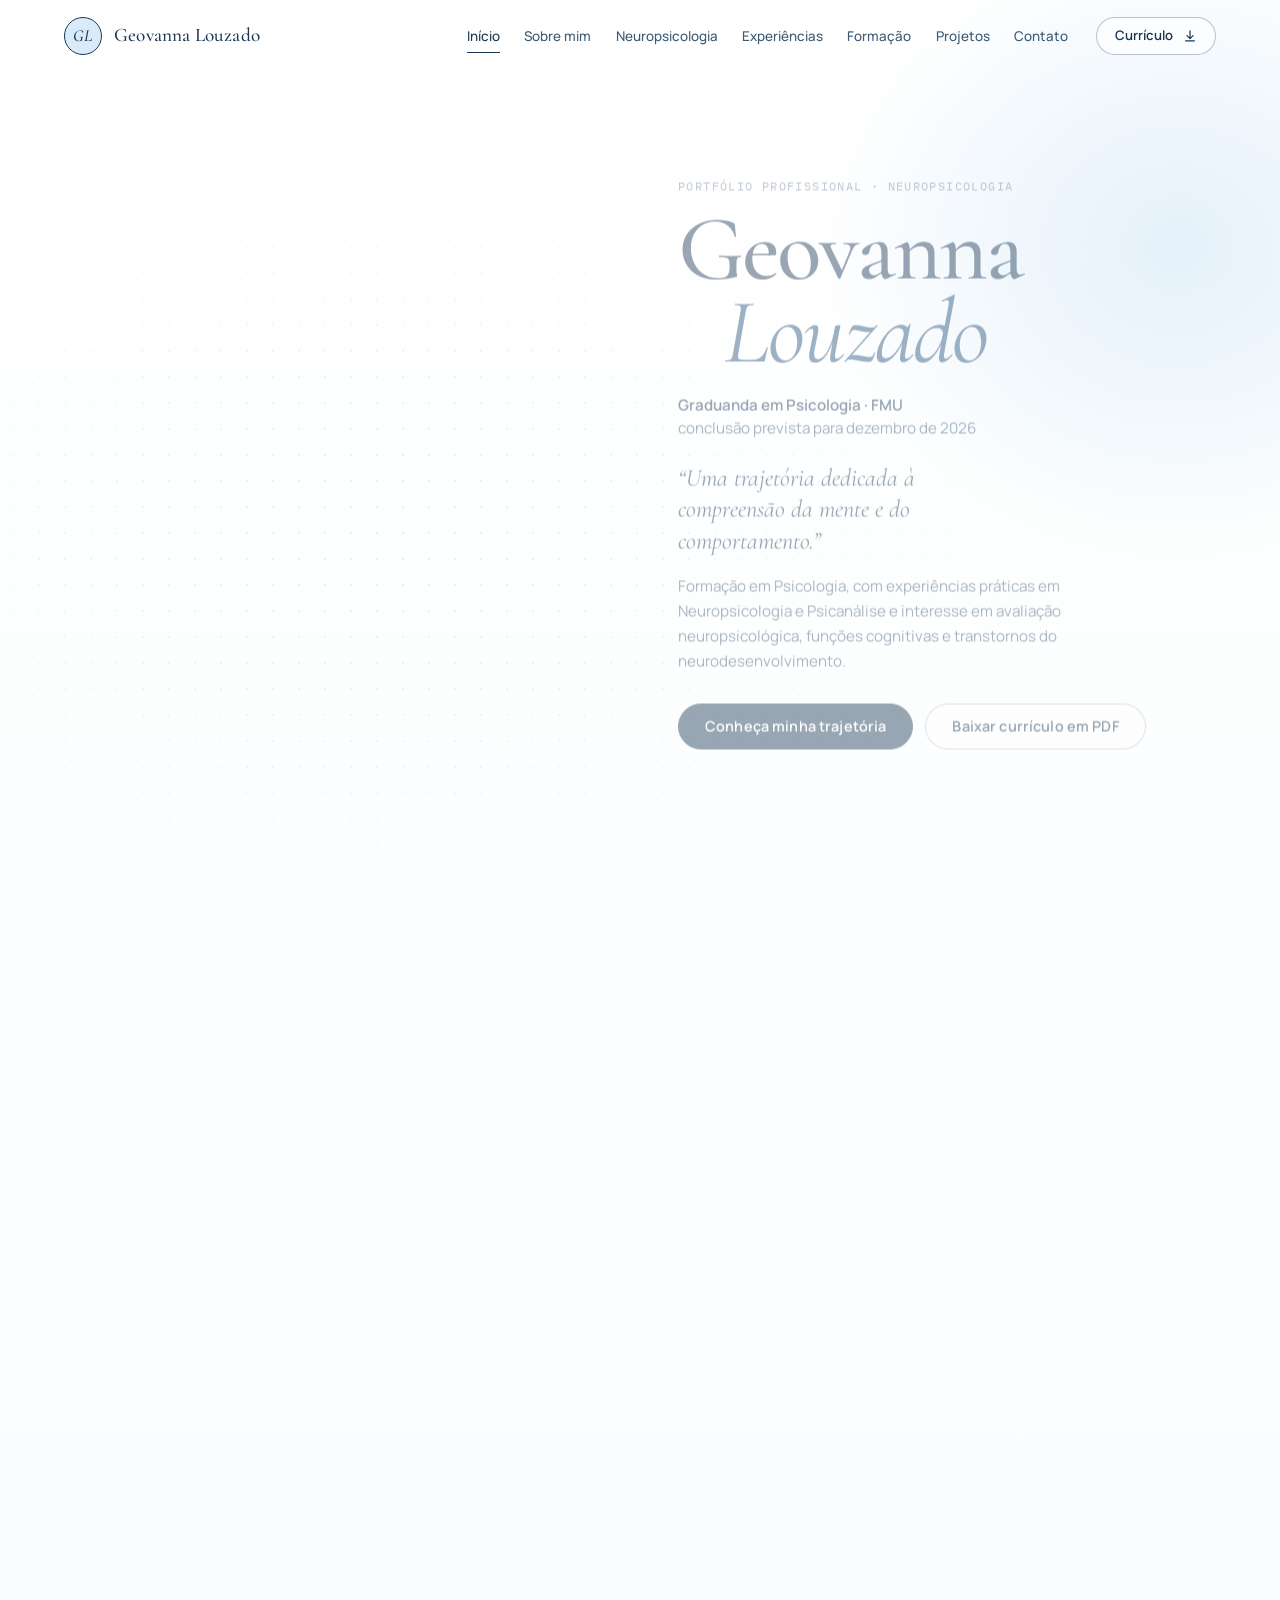
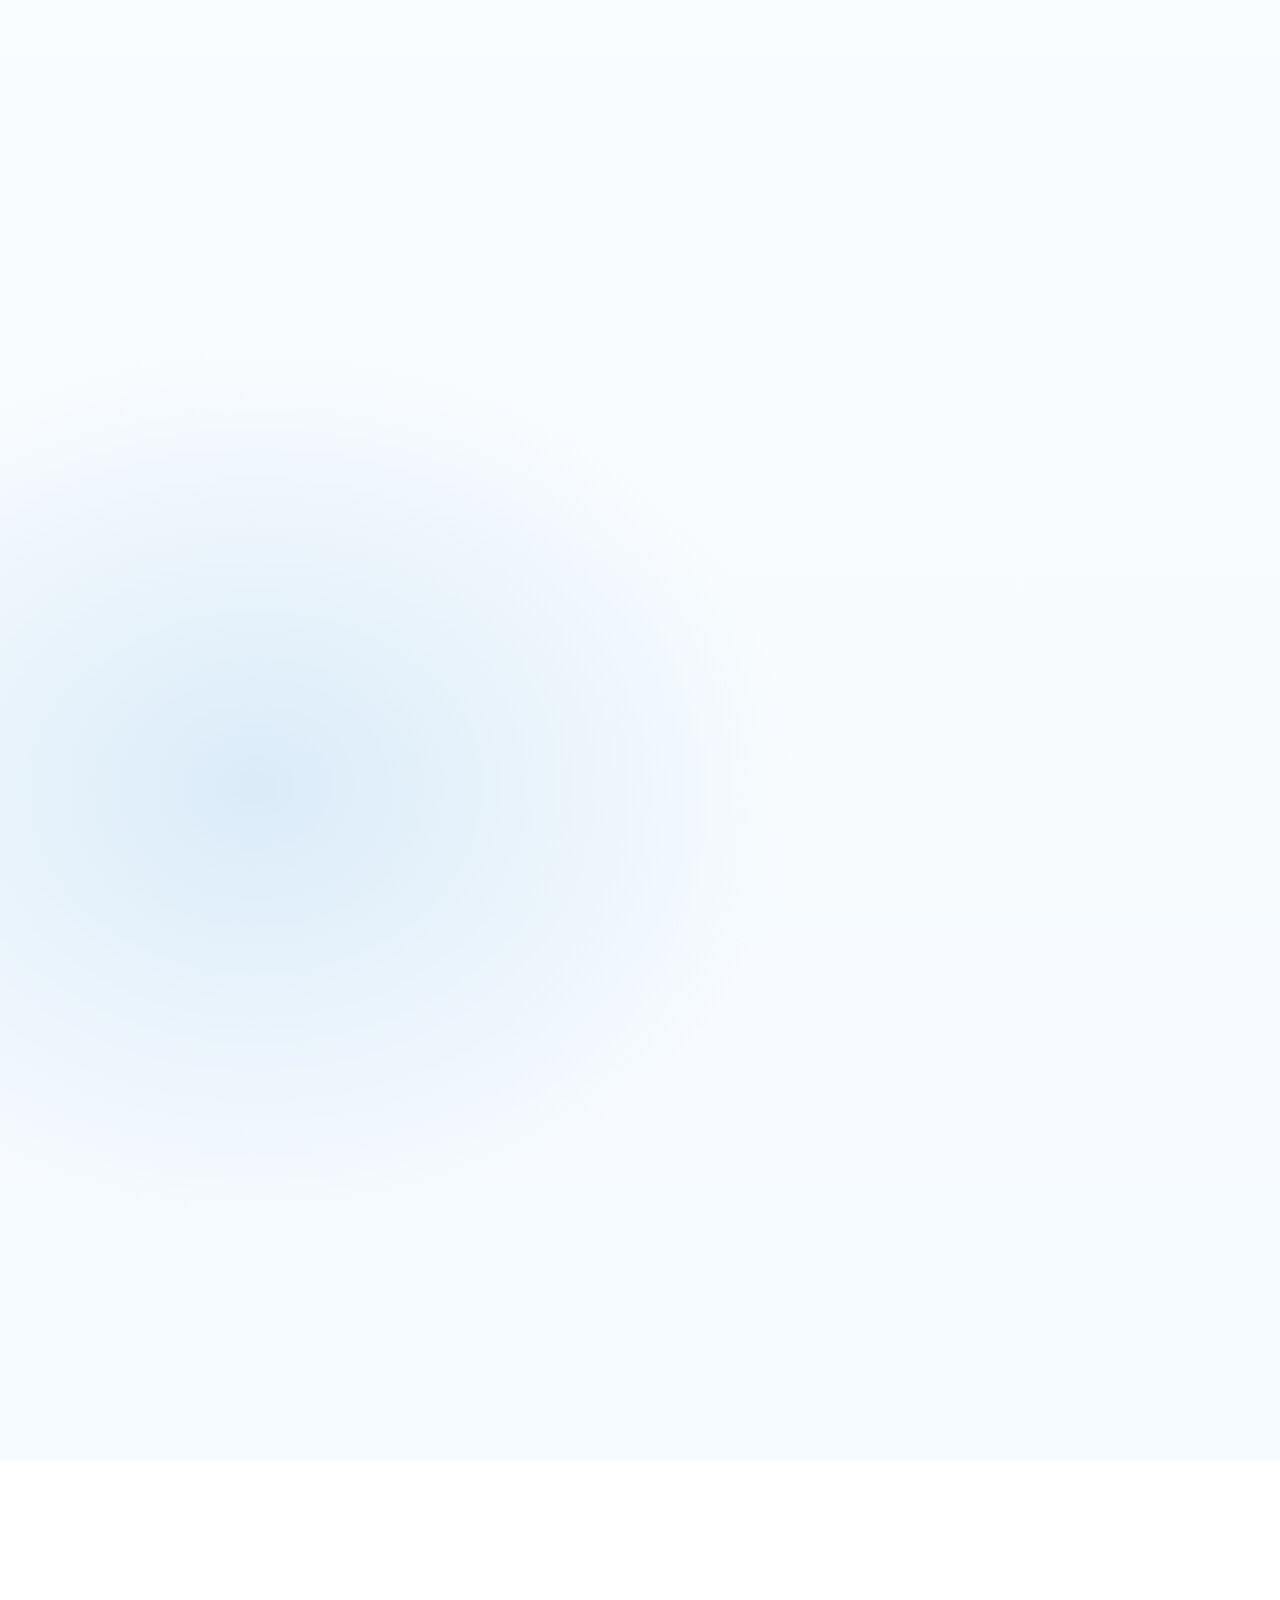
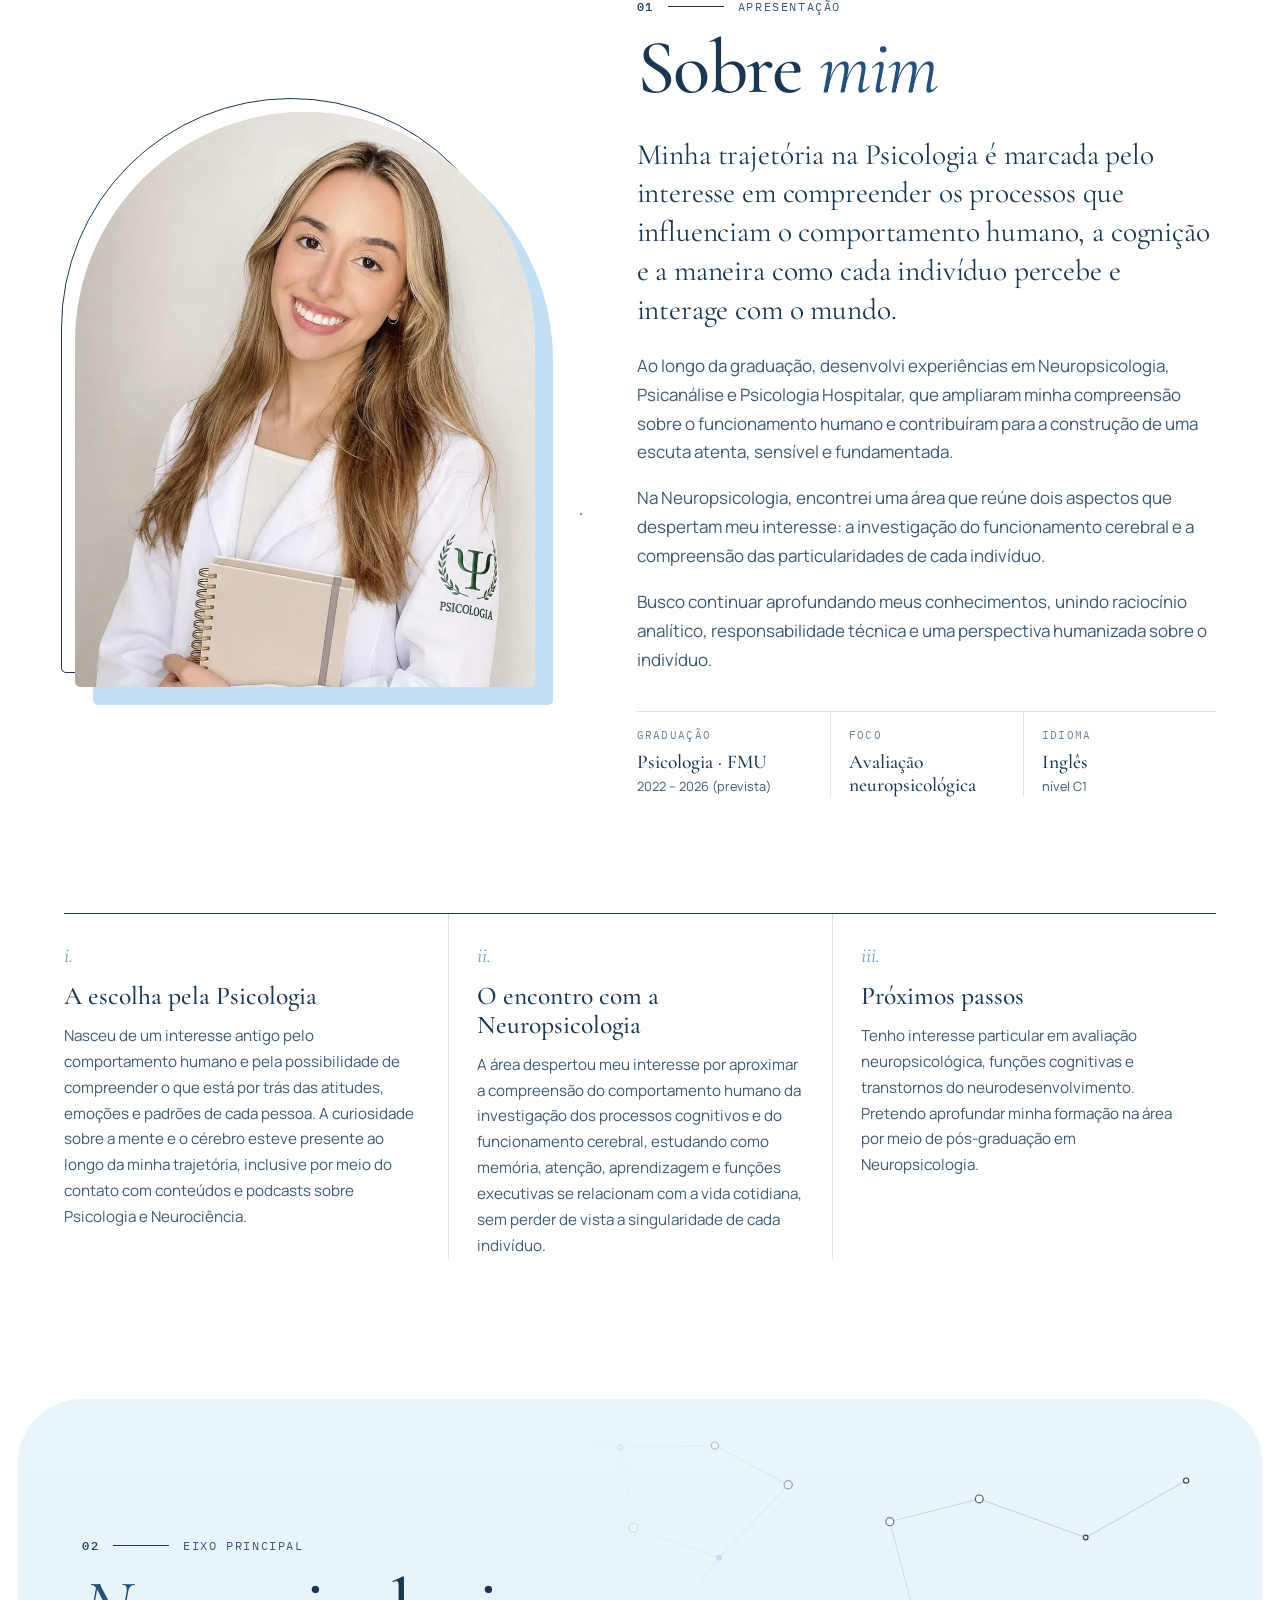
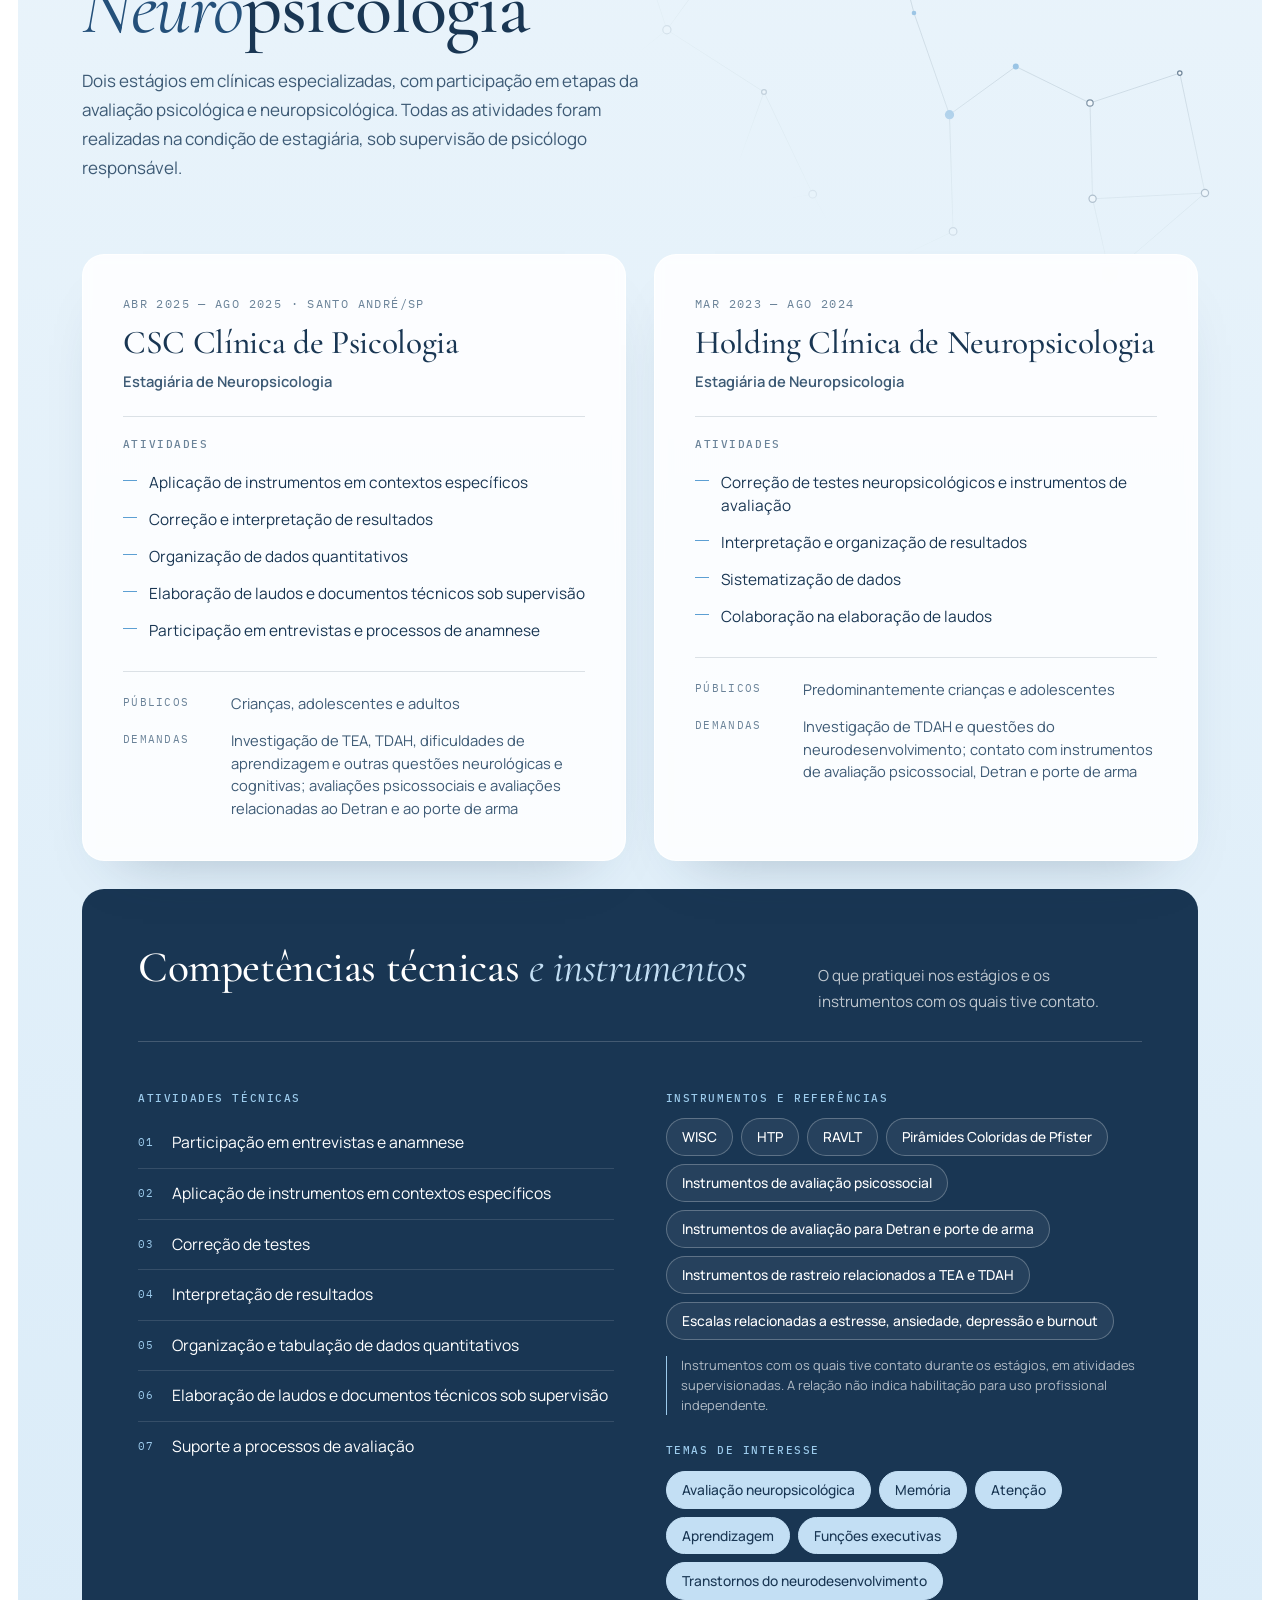
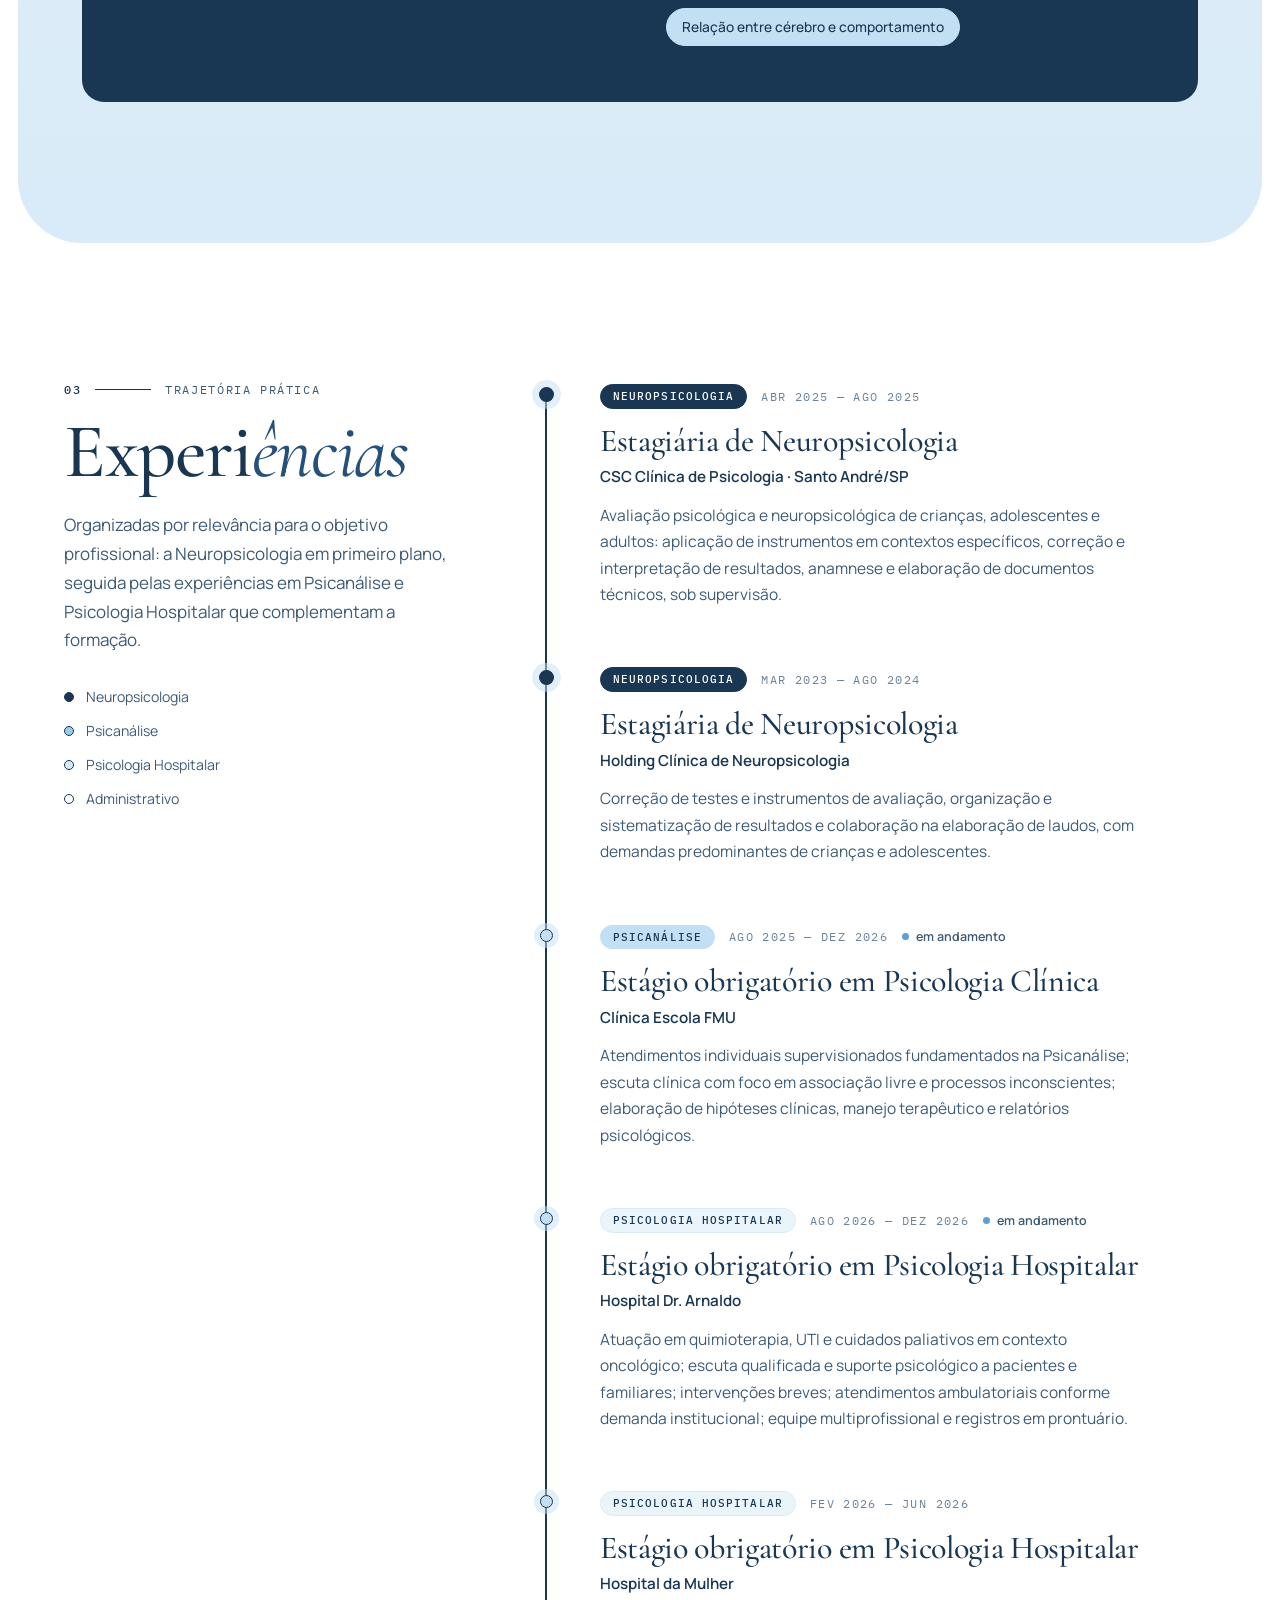
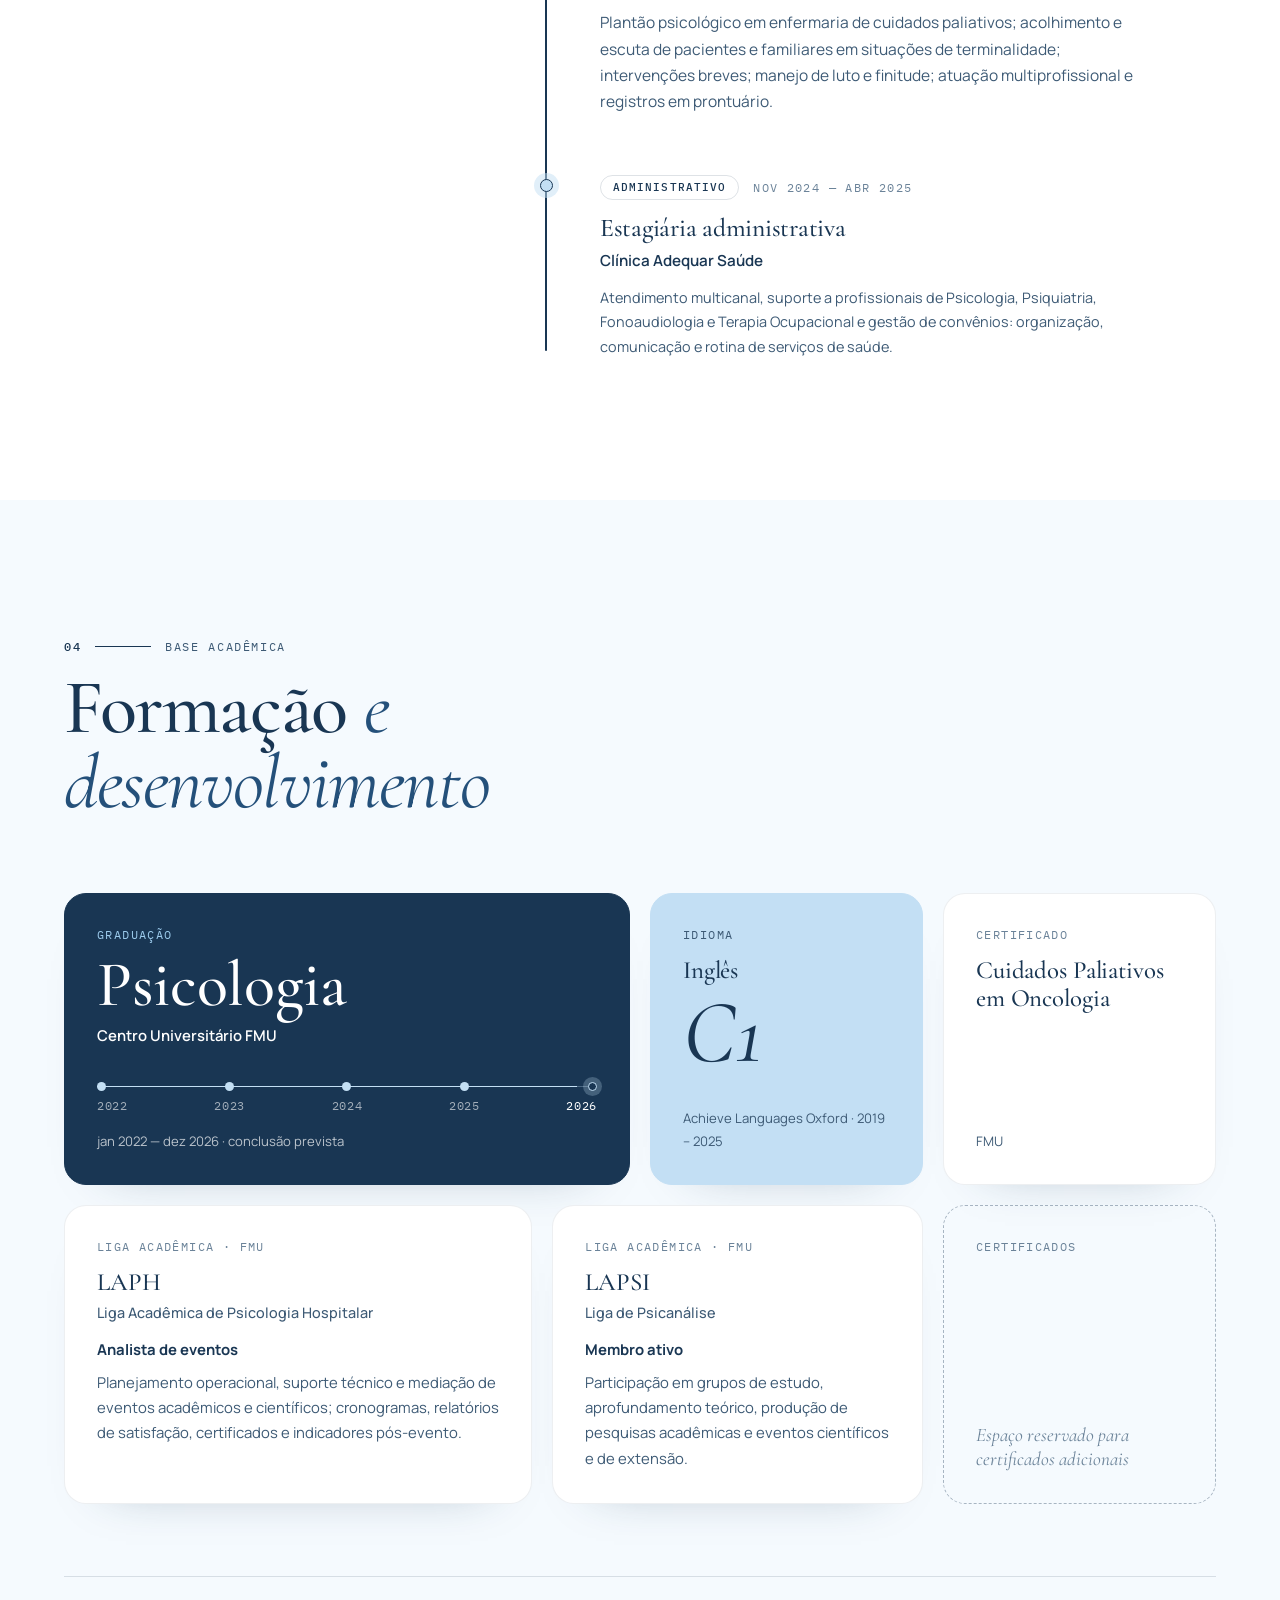
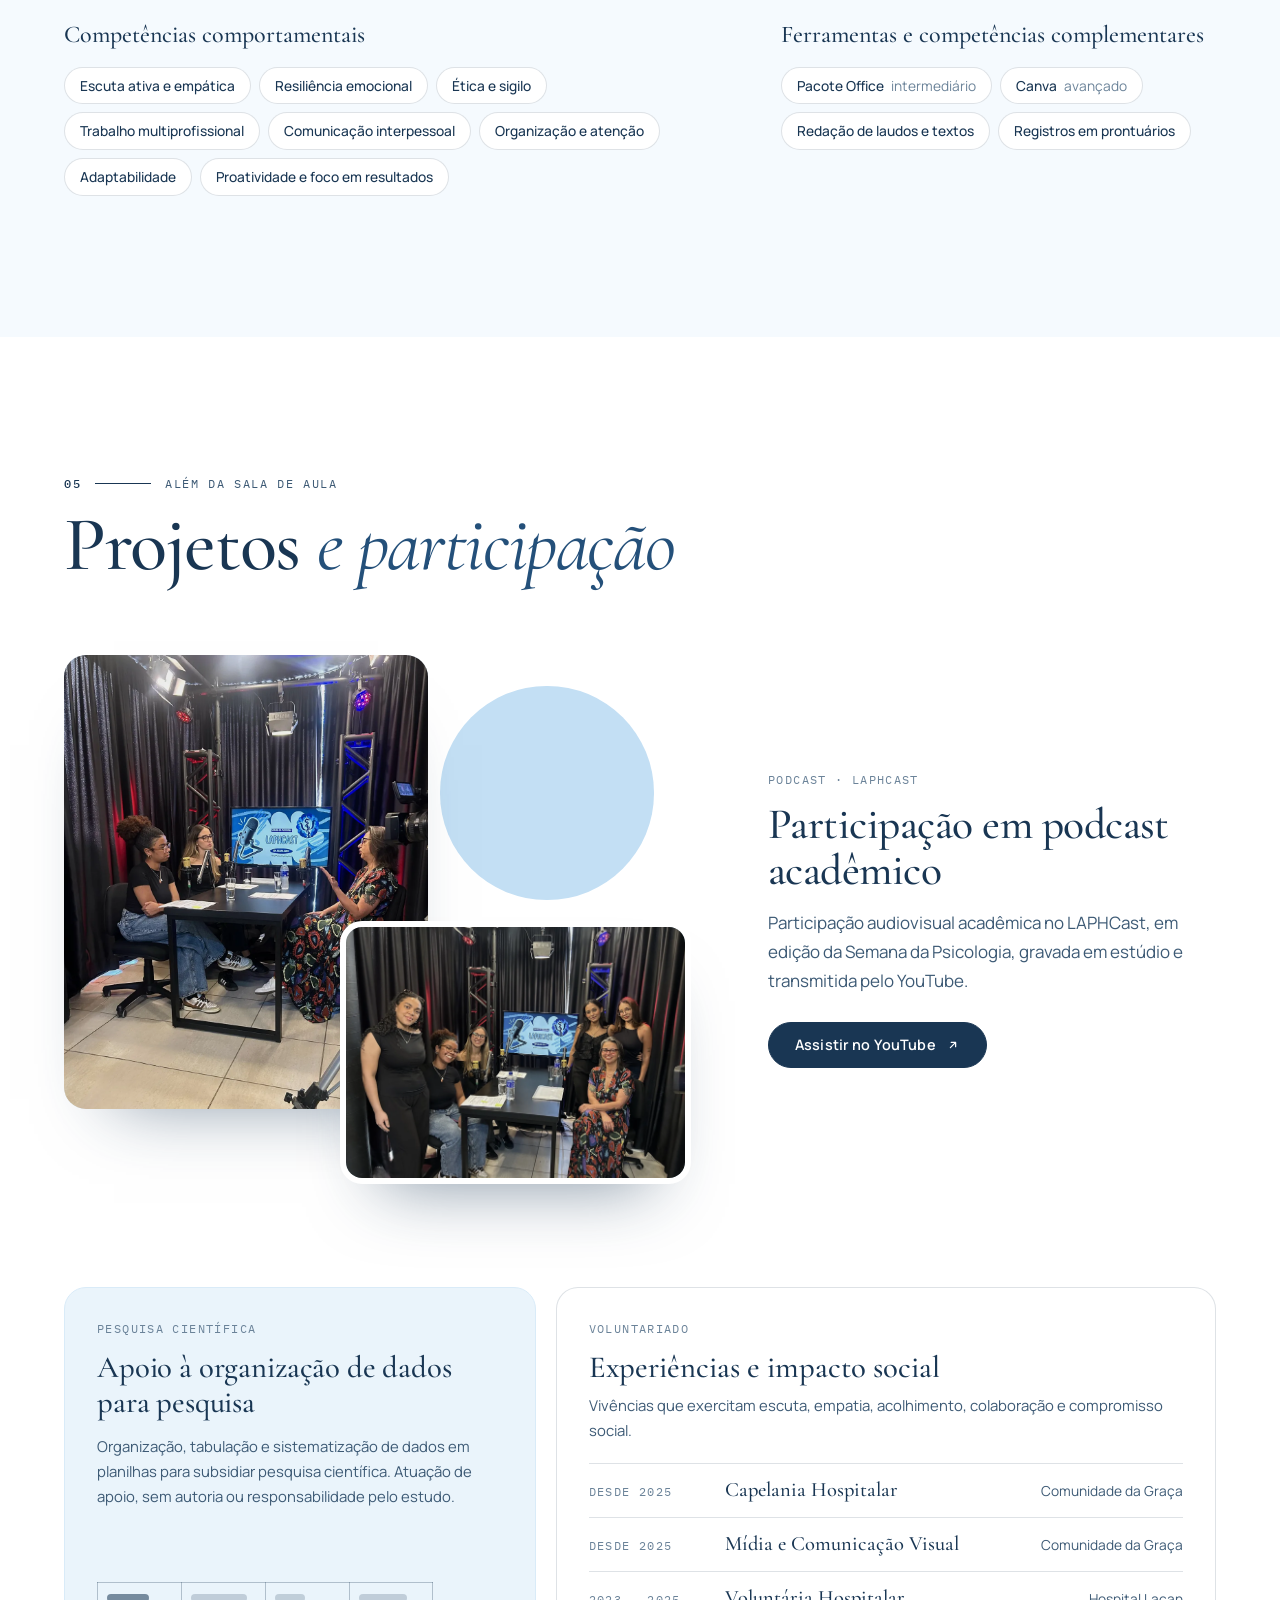
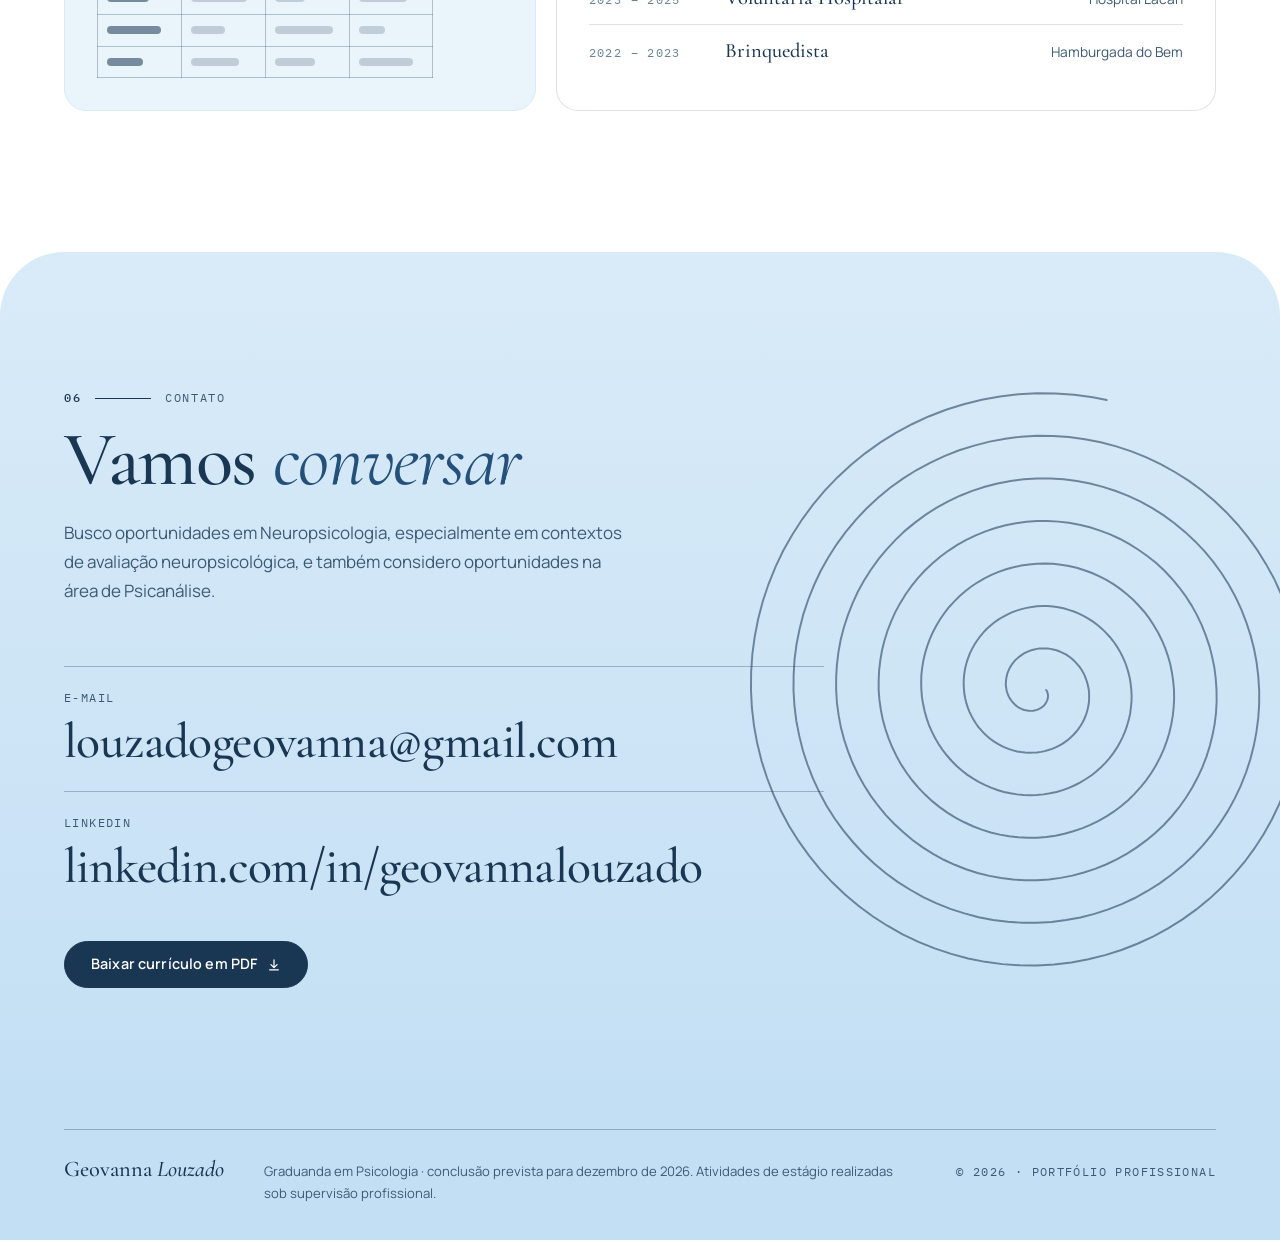
==== commit bb1c1b01: "Move scroll cue to the left margin The centred cue collided with the illustration's chin and the CTA" ====
--- a/index.html
+++ b/index.html
@@ -91,7 +91,7 @@
         </div>
 
         <div class="hero__cue" id="heroCue" aria-hidden="true">
-          <span>Role para desembaraçar os fios</span>
+          <span>Role para desembaraçar</span>
           <i></i>
         </div>
       </div>
--- a/assets/css/style.css
+++ b/assets/css/style.css
@@ -294,14 +294,15 @@
 .hero__caption.is-on { opacity: 1; visibility: visible; transform: none; transition-delay: 0s; }
 .hero__caption-text { margin-top: 8px; font-size: .95rem; color: var(--ink-2); line-height: 1.6; }
 
-.hero__cue {
-  position: absolute; z-index: 2; left: 40%; bottom: 22px; transform: translateX(-50%);
-  display: flex; flex-direction: column; align-items: center; gap: 10px;
-  font: 400 .68rem/1 var(--mono); letter-spacing: .14em; text-transform: uppercase; color: var(--ink-2);
+.hero__cue { /* aviso vertical na margem esquerda: nunca encosta na ilustração nem nos botões */
+  position: absolute; z-index: 2; left: clamp(14px, 2vw, 30px); bottom: 22px;
+  display: flex; flex-direction: column; align-items: center; gap: 12px;
+  font: 400 .66rem/1 var(--mono); letter-spacing: .16em; text-transform: uppercase; color: var(--ink-2);
   white-space: nowrap;
   transition: opacity .4s;
 }
-.hero__cue i { width: 1px; height: 44px; background: linear-gradient(var(--ink), var(--ink)) no-repeat 0 0 / 100% 40%, var(--line); animation: cue 2s var(--ease) infinite; }
+.hero__cue span { writing-mode: vertical-rl; transform: rotate(180deg); }
+.hero__cue i { width: 1px; height: 46px; background: linear-gradient(var(--ink), var(--ink)) no-repeat 0 0 / 100% 40%, var(--line); animation: cue 2s var(--ease) infinite; }
 @keyframes cue {
   0% { background-position: 0 -30px, 0 0; }
   100% { background-position: 0 50px, 0 0; }
@@ -314,7 +315,6 @@
   .hero__actions { margin-top: 22px; }
 }
 @media (min-width: 900px) and (max-height: 650px) { .hero__summary { display: none; } }
-@media (min-width: 900px) and (max-width: 1199px) { .hero__cue span { max-width: 15ch; white-space: normal; text-align: center; line-height: 1.6; } }
 
 /* Retrato (celular / tablet em pé) */
 @media (max-width: 899px), (max-aspect-ratio: 23/20) {
@@ -331,8 +331,7 @@
   .hero__summary { display: none; }
   .hero__actions { margin-top: 16px; gap: 8px; }
   .hero__actions .btn { padding: 13px 18px; font-size: .82rem; }
-  .hero__cue { left: 16px; bottom: 18px; transform: none; flex-direction: column; align-items: center; gap: 10px; }
-  .hero__cue span { writing-mode: vertical-rl; transform: rotate(180deg); letter-spacing: .16em; font-size: .62rem; }
+  .hero__cue { bottom: 18px; font-size: .62rem; }
   .hero__cue i { height: 34px; }
   .hero__caption { max-width: none; }
   .hero__caption-text { display: none; }
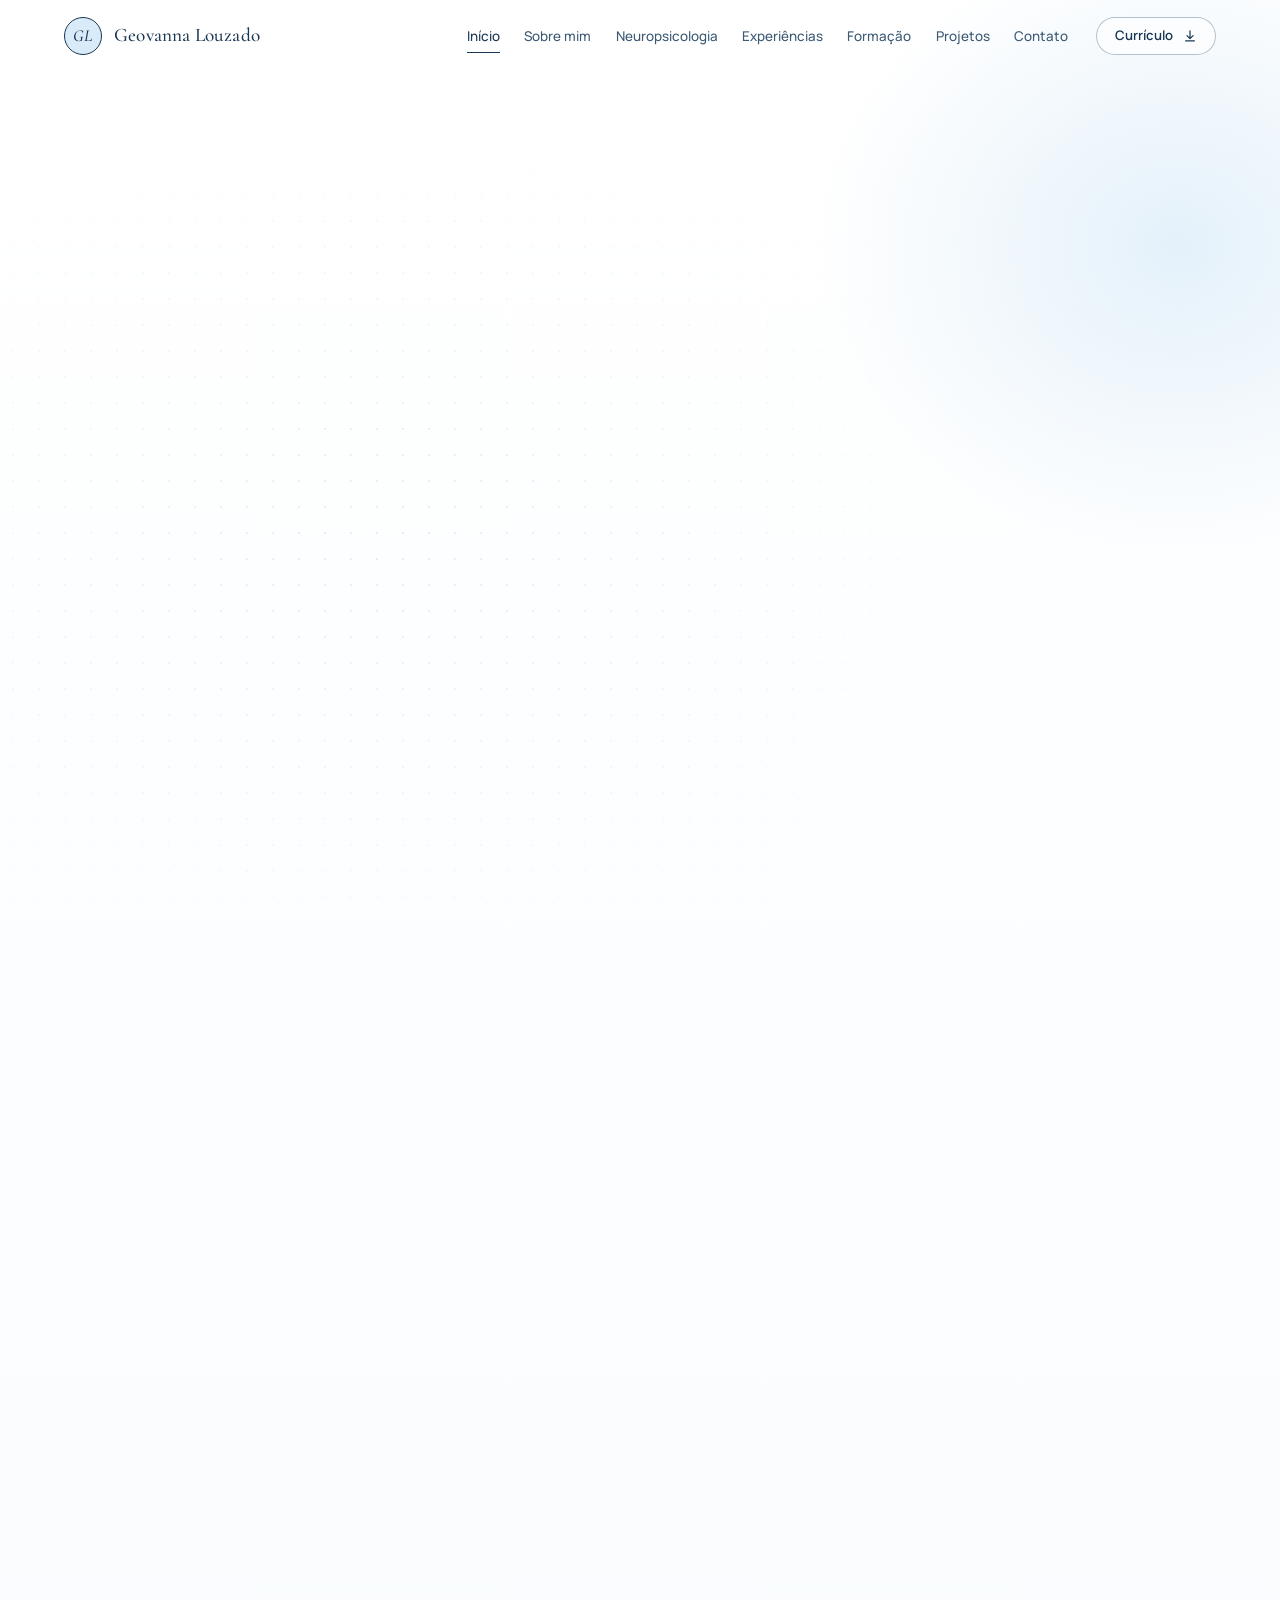
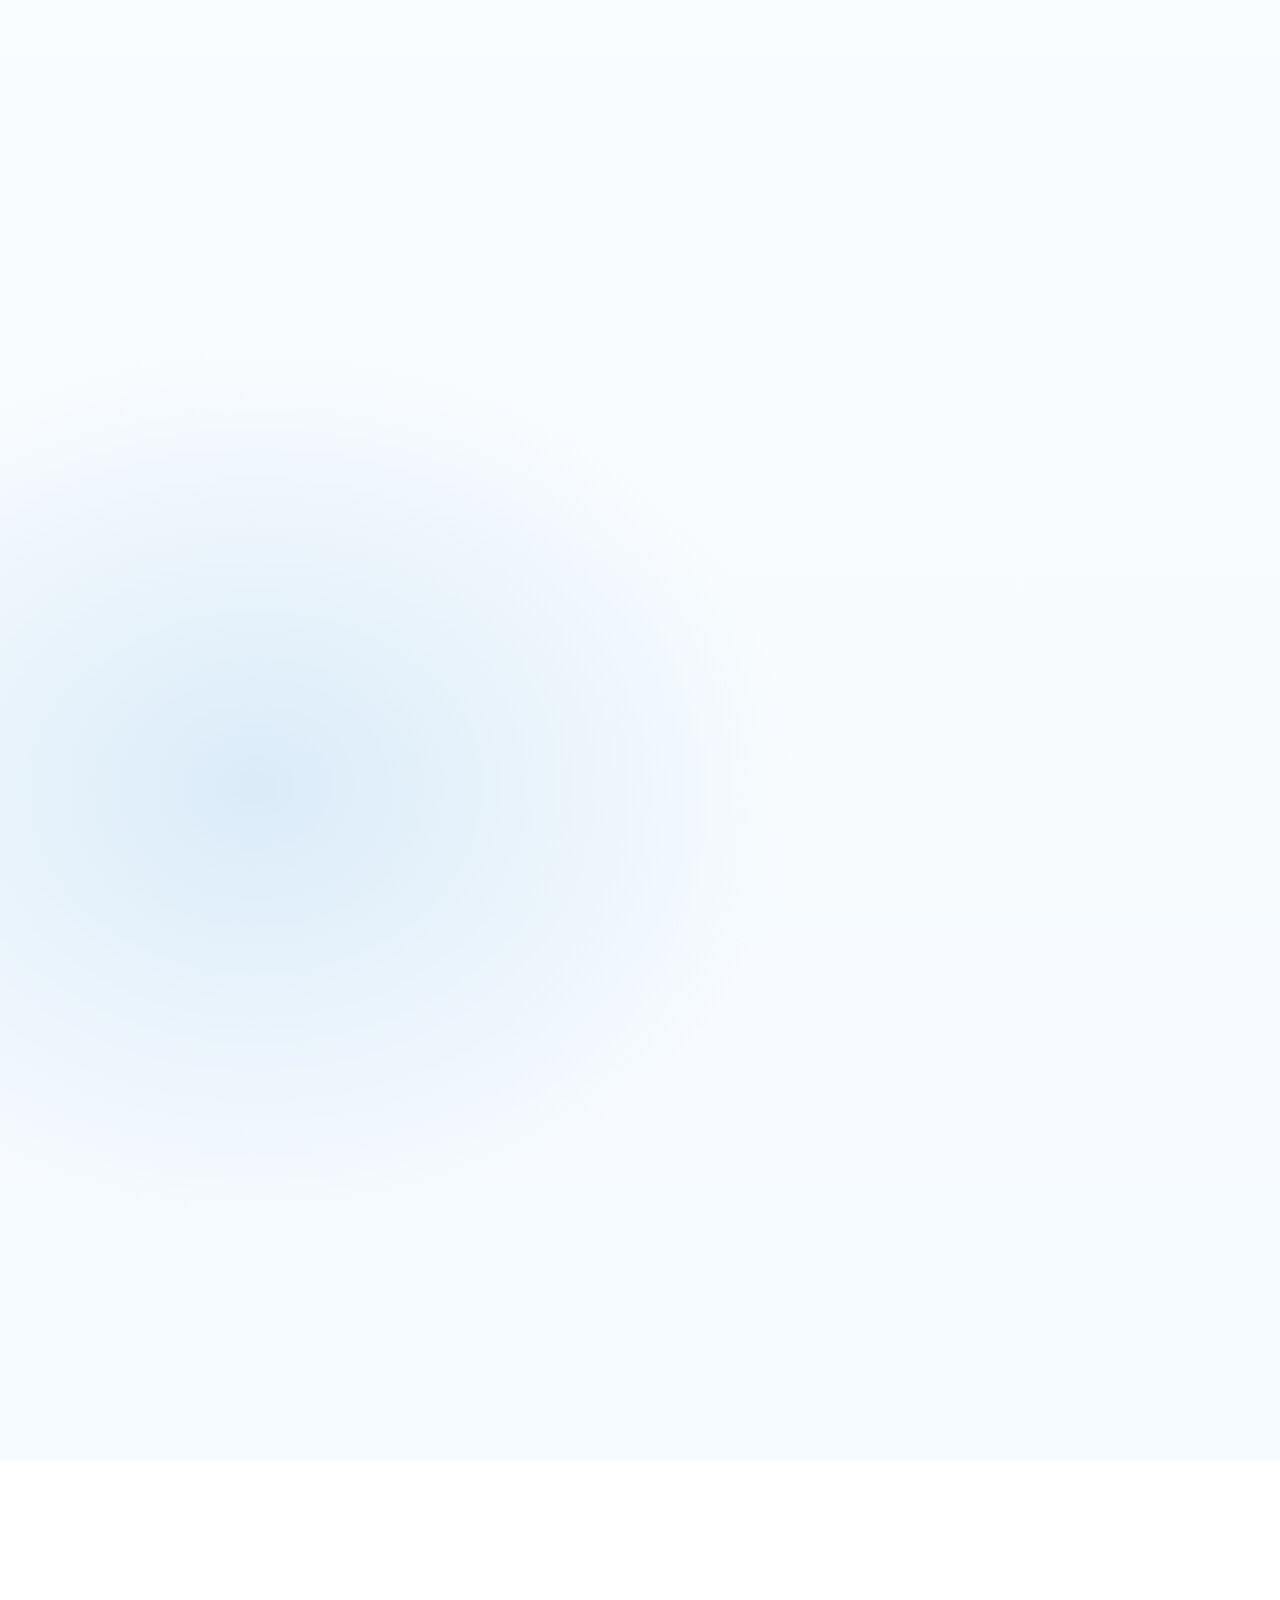
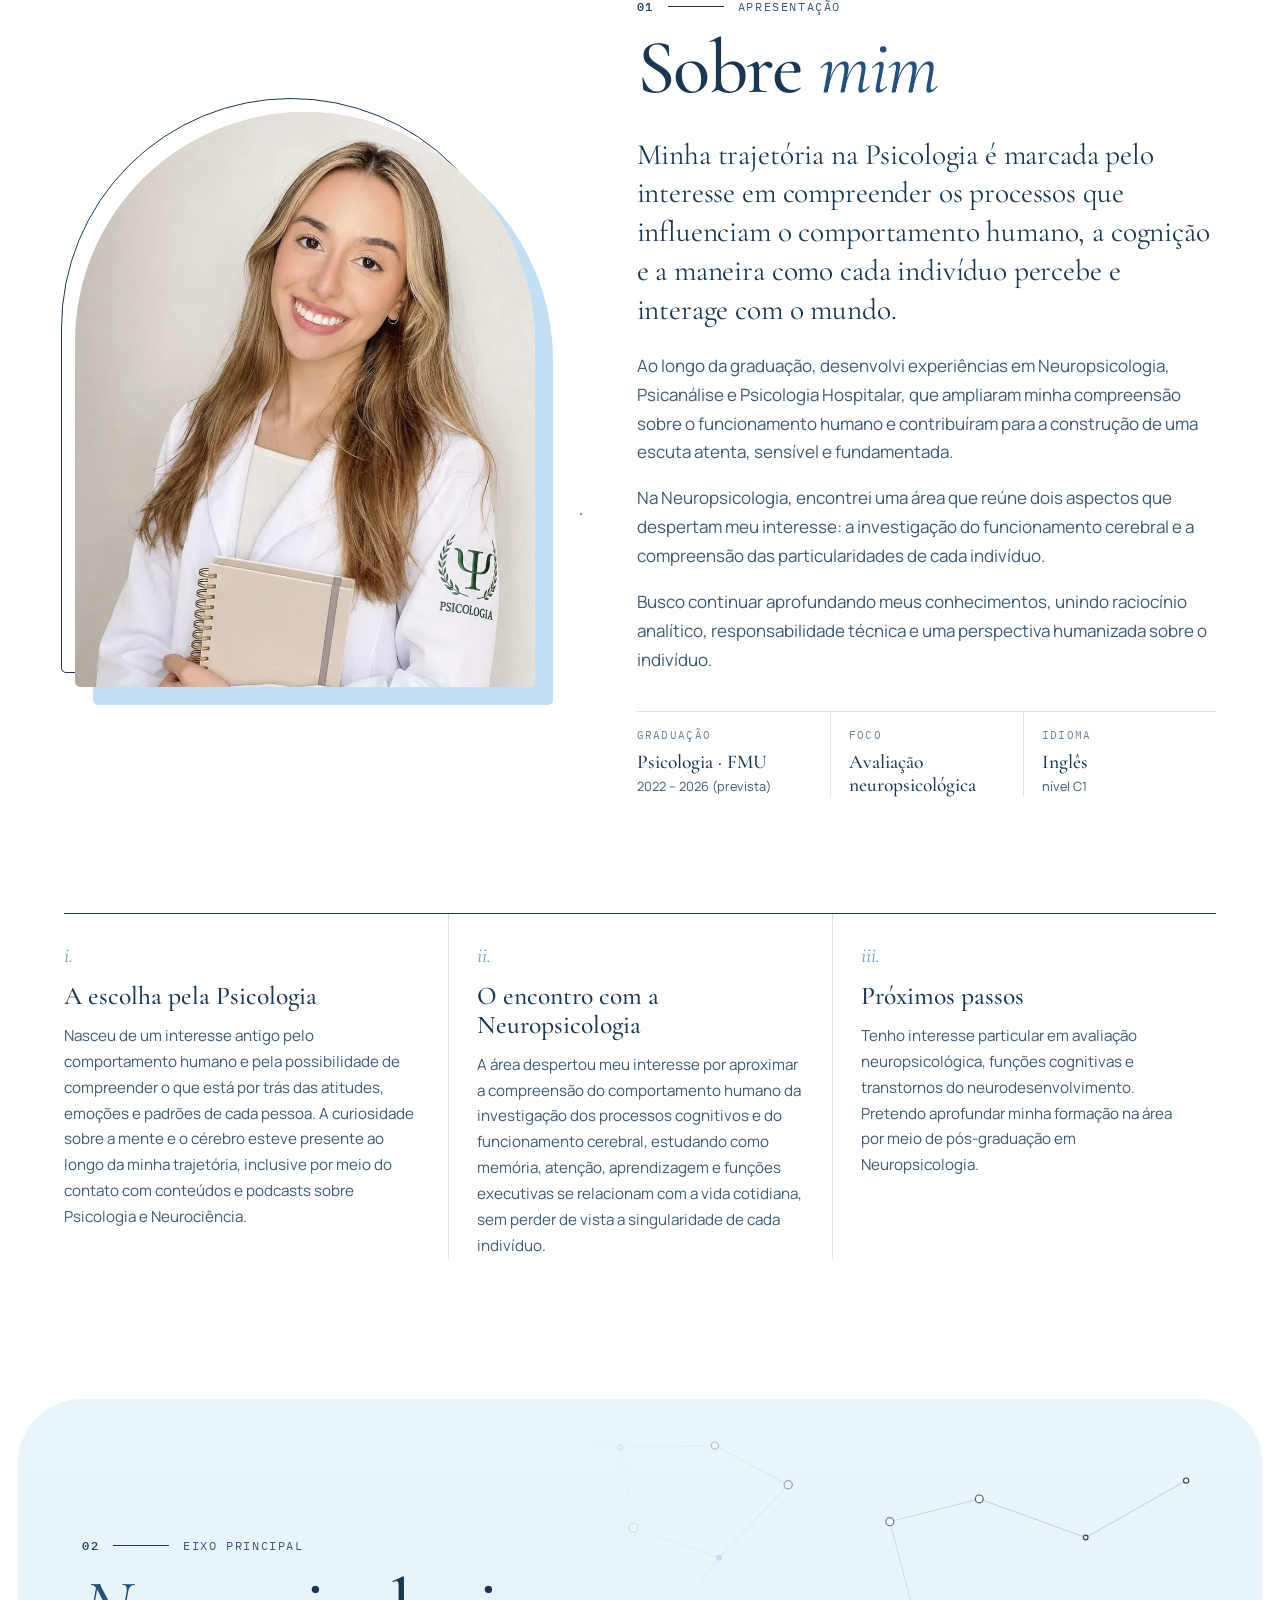
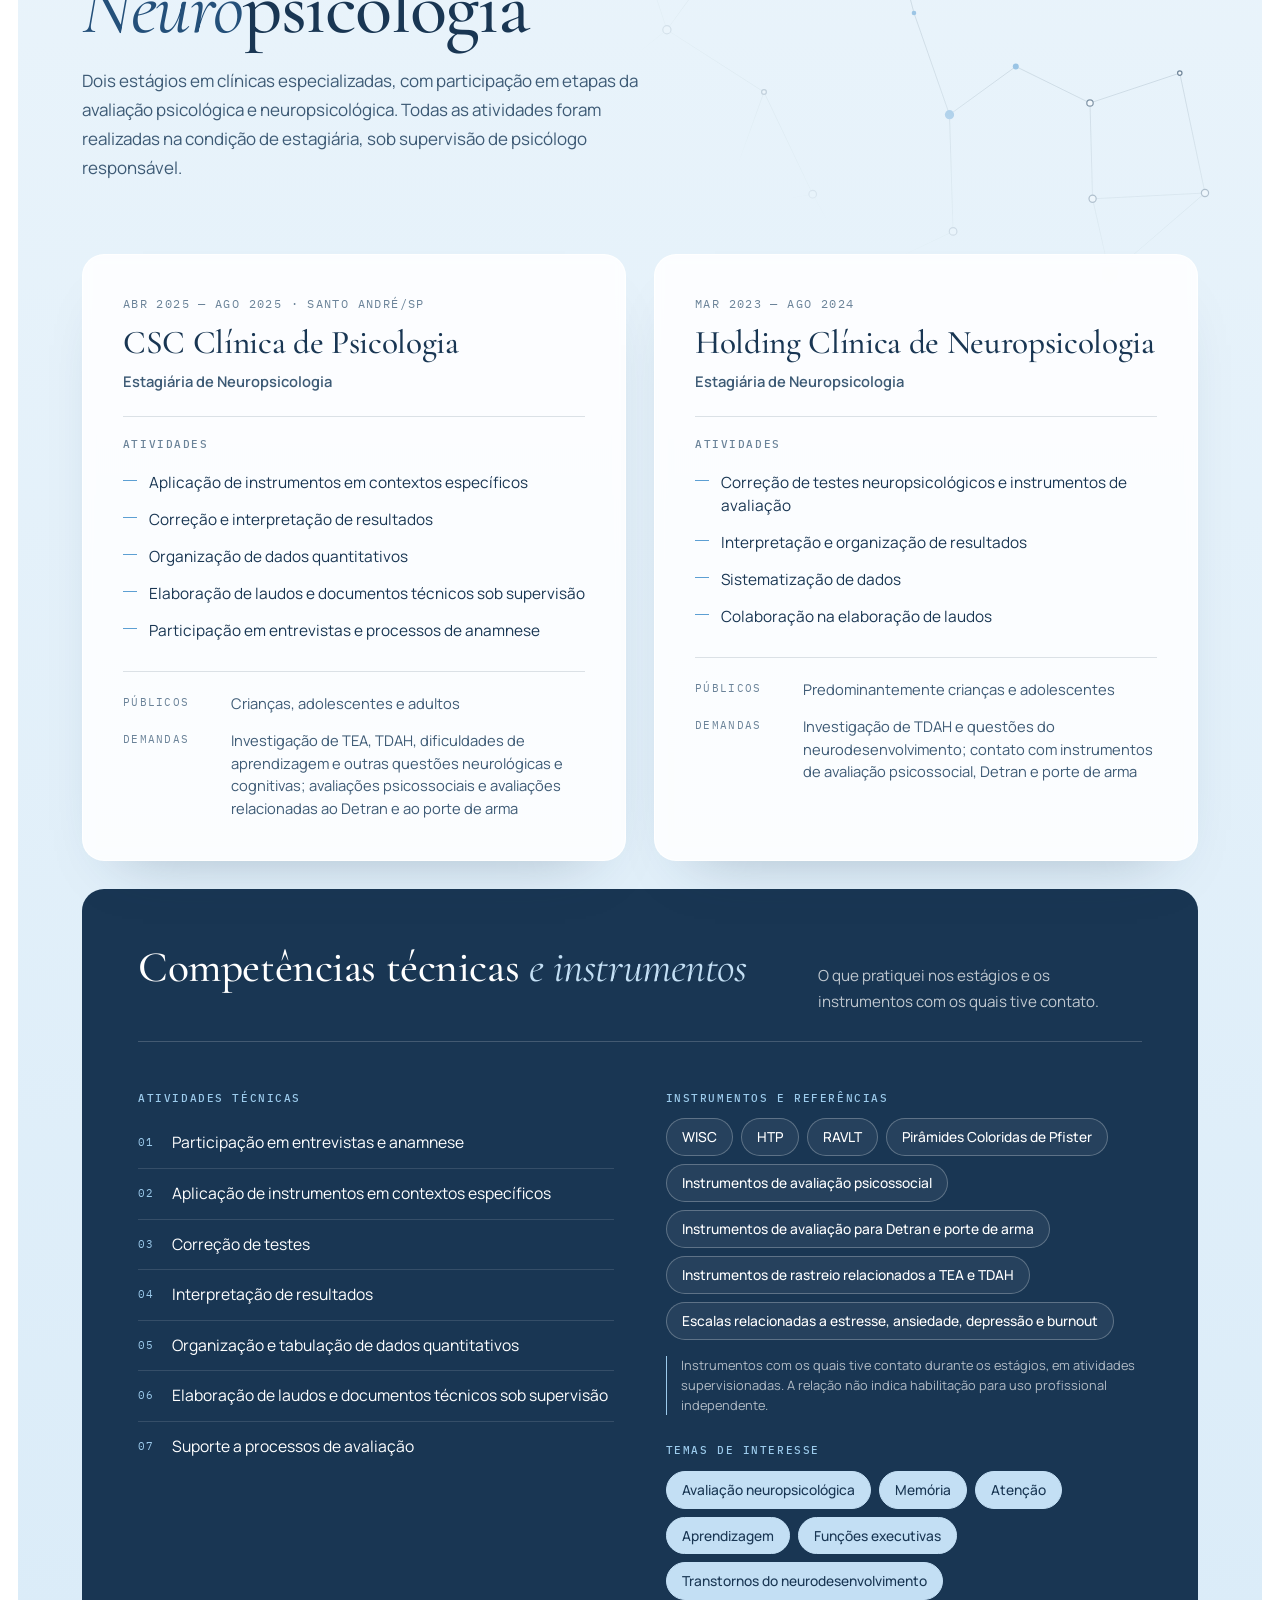
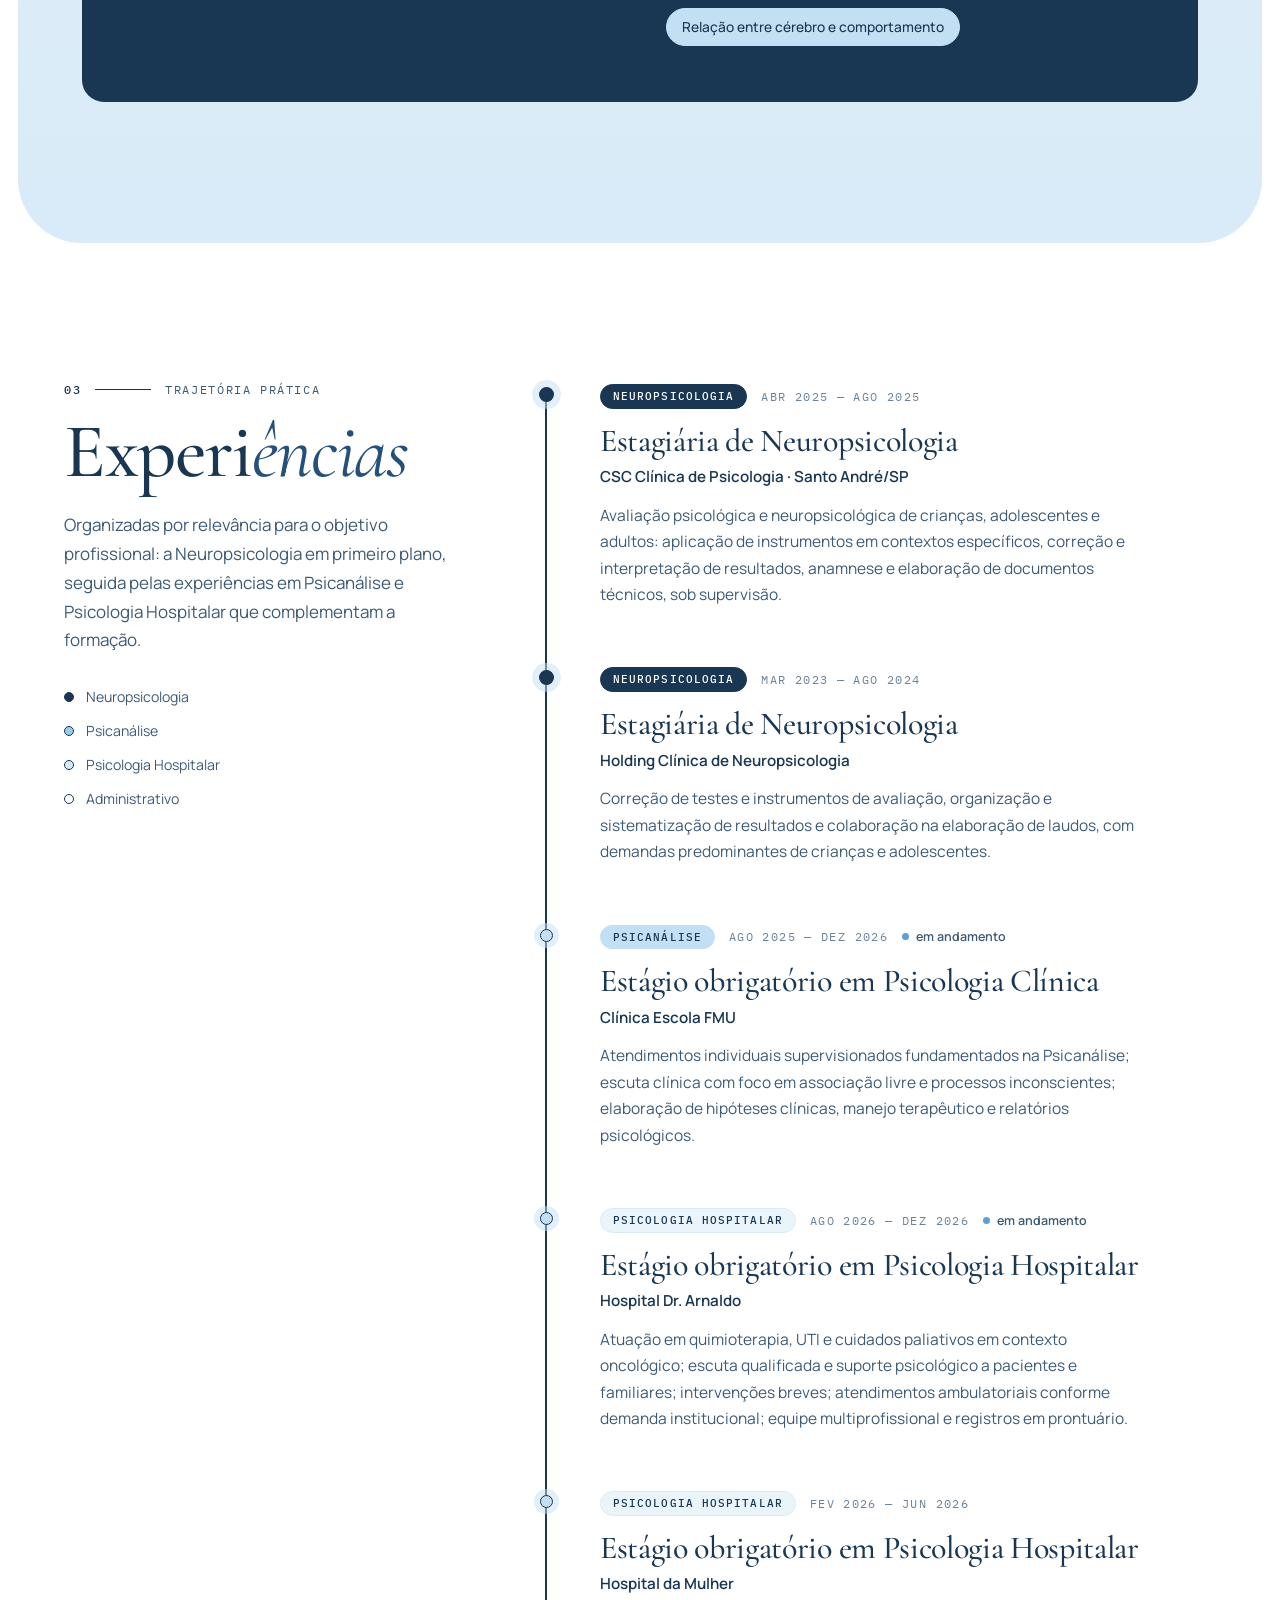
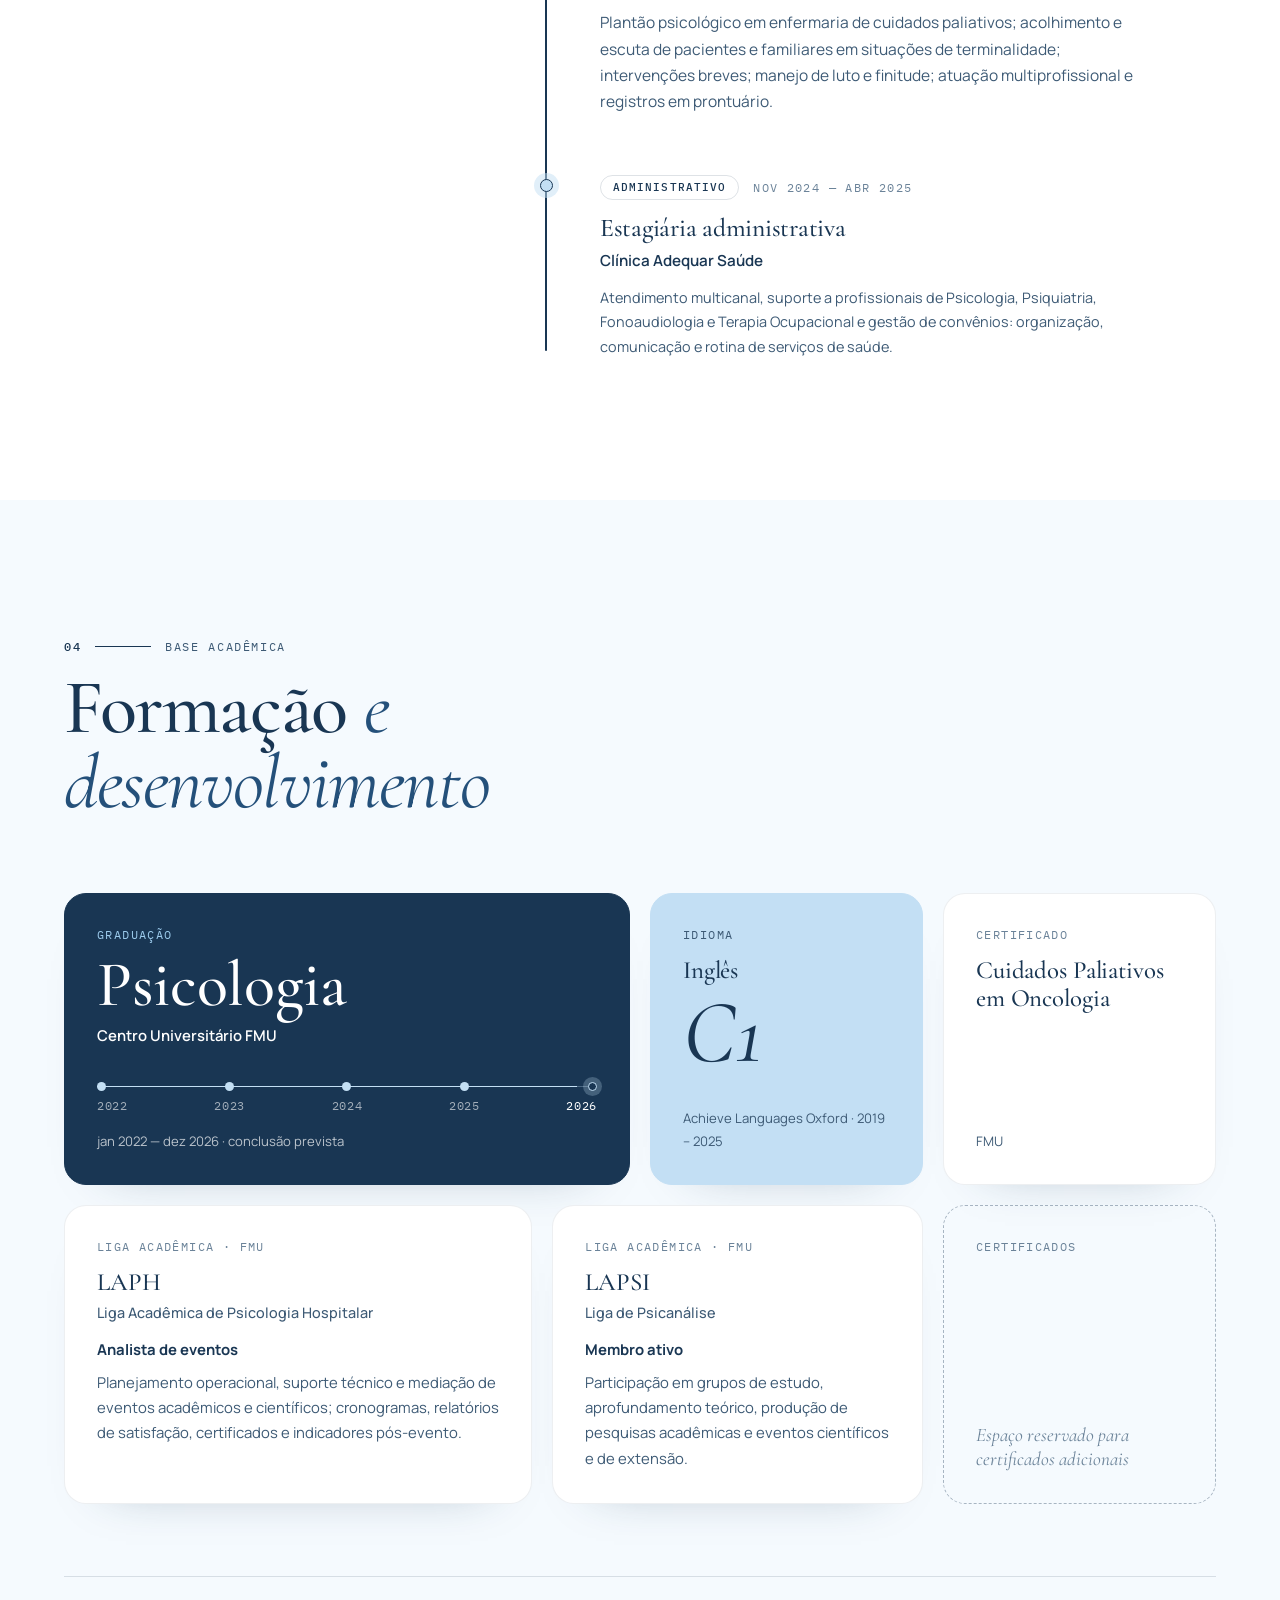
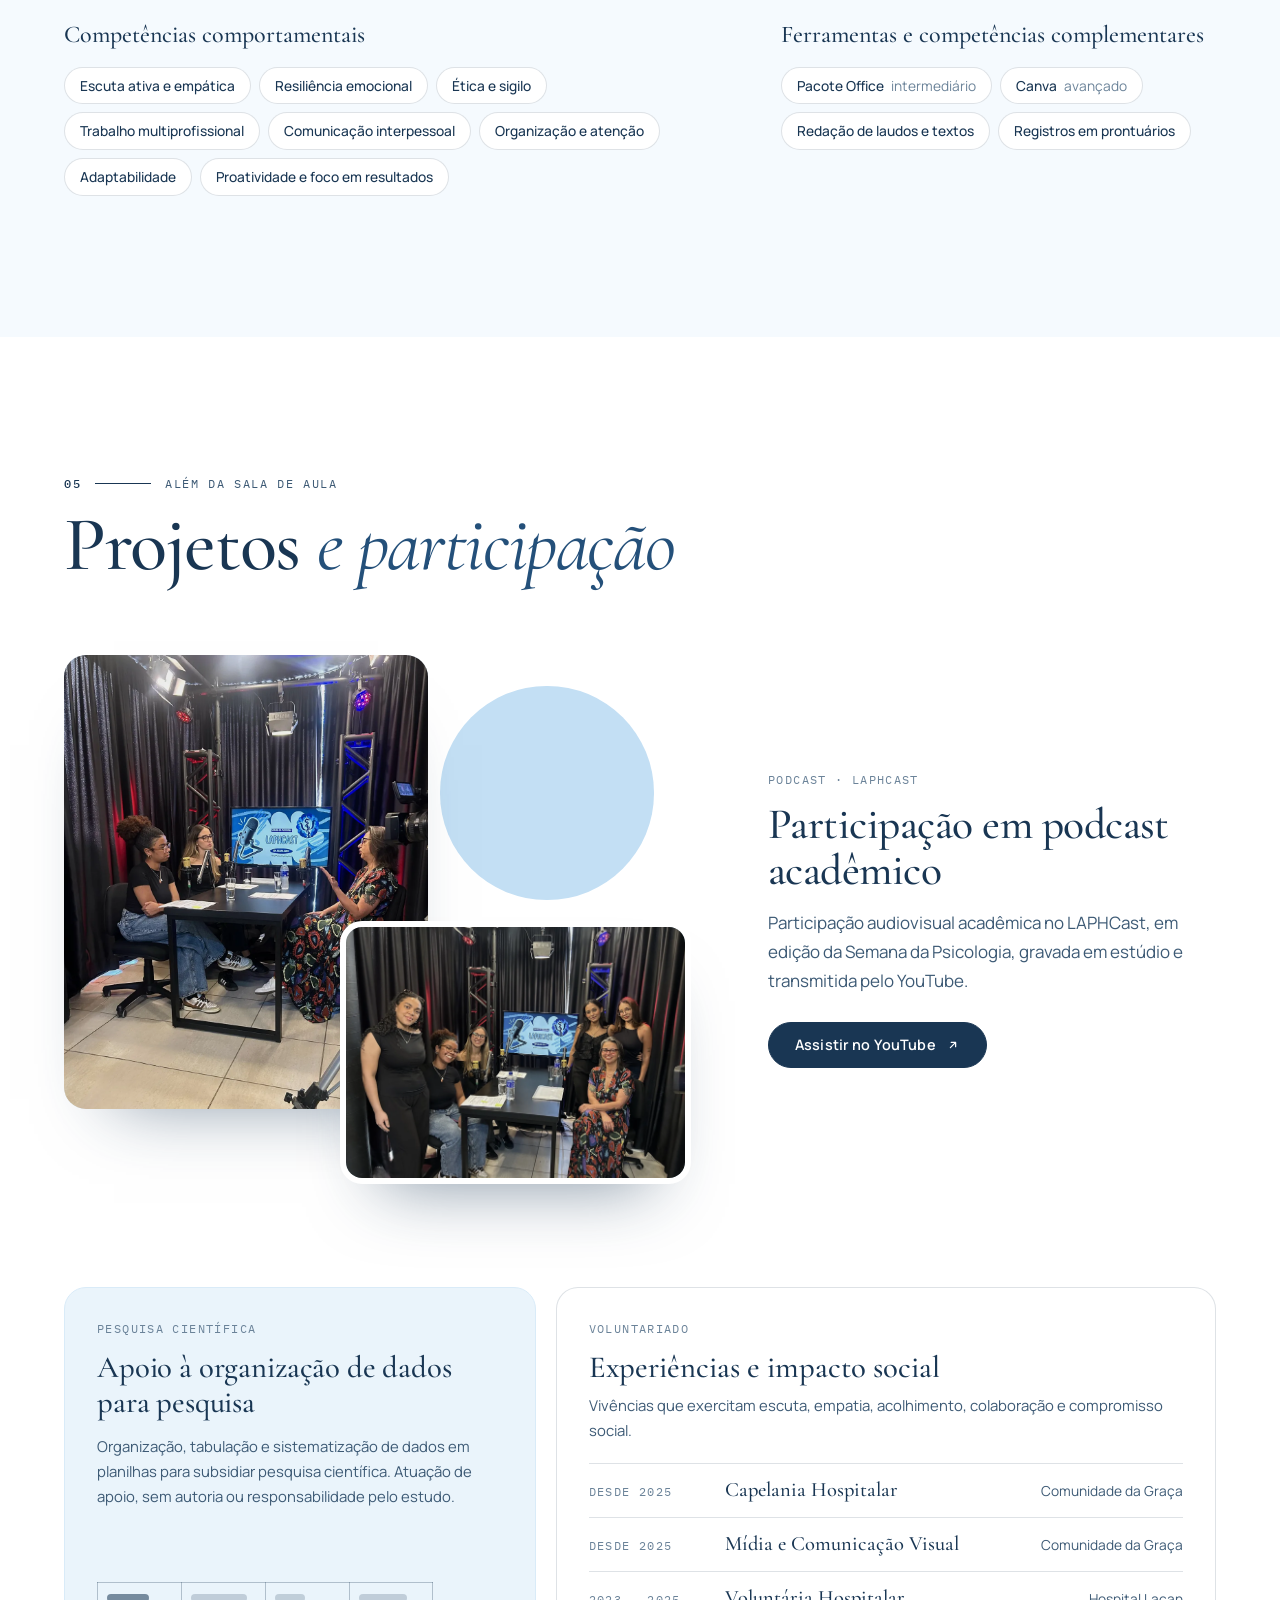
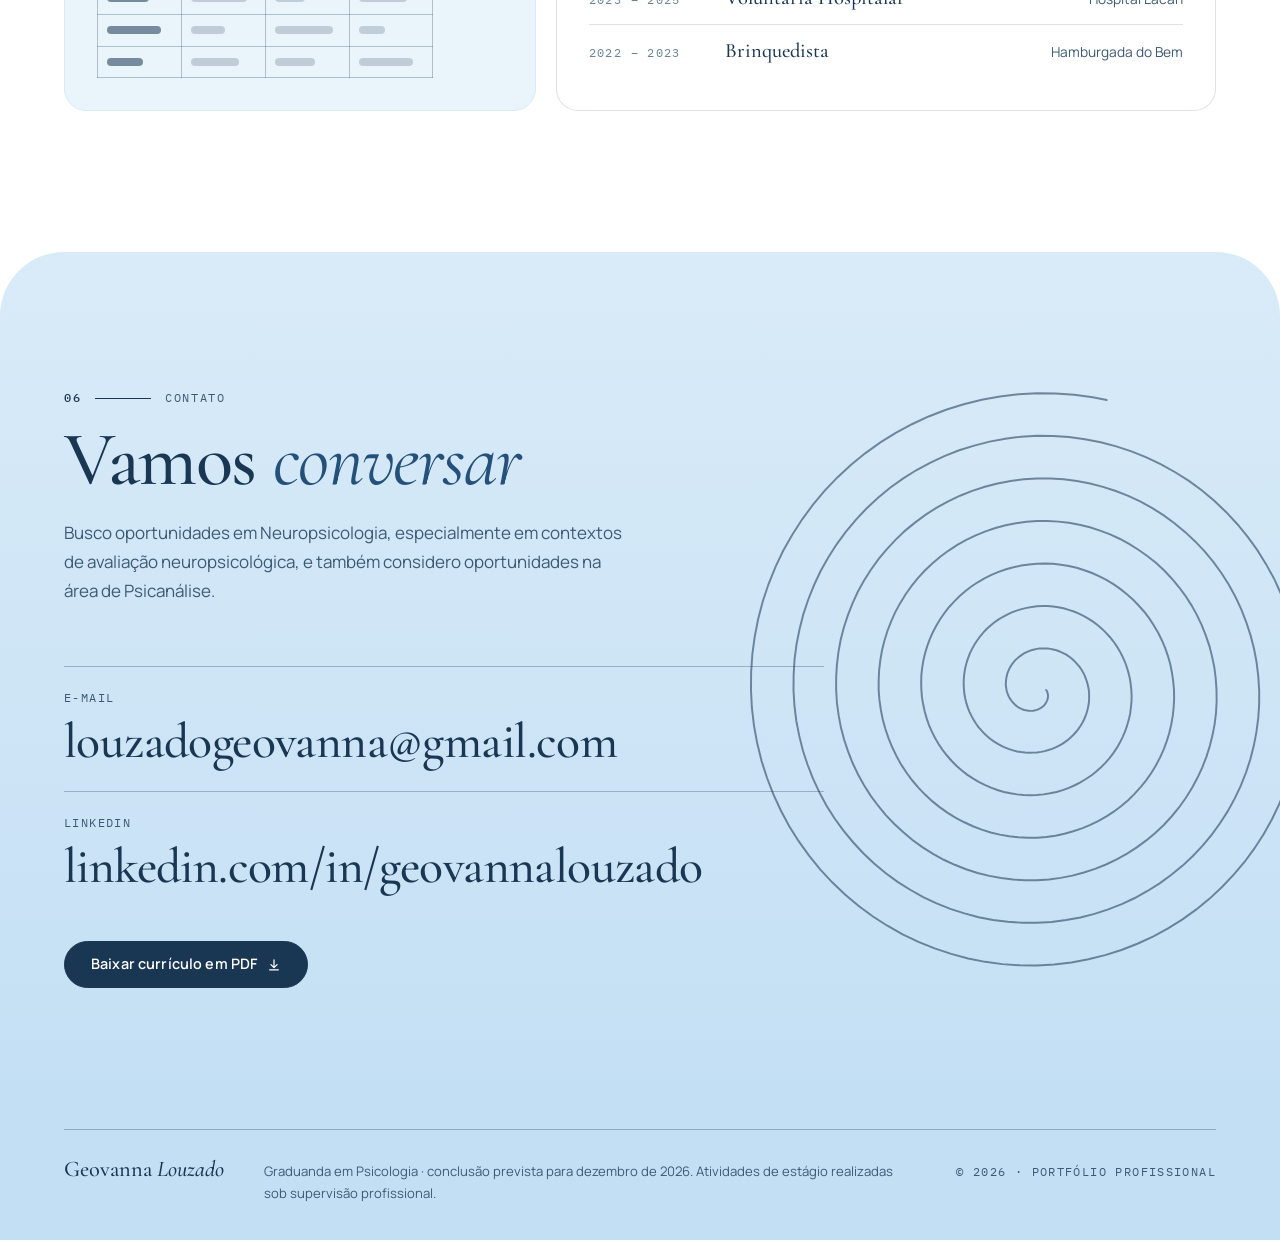
==== commit c10c3f17: "Serve the site at psicologageovanna.com.br Add a CNAME file so GitHub Pages answers on the custom do" ====
--- a/index.html
+++ b/index.html
@@ -11,8 +11,9 @@
   <meta property="og:locale" content="pt_BR">
   <meta property="og:title" content="Geovanna Louzado | Portfólio Profissional">
   <meta property="og:description" content="Uma trajetória dedicada à compreensão da mente e do comportamento.">
-  <meta property="og:url" content="https://primol.github.io/SIte-Ge/">
-  <meta property="og:image" content="https://primol.github.io/SIte-Ge/assets/img/og.jpg">
+  <link rel="canonical" href="https://psicologageovanna.com.br/">
+  <meta property="og:url" content="https://psicologageovanna.com.br/">
+  <meta property="og:image" content="https://psicologageovanna.com.br/assets/img/og.jpg">
   <meta property="og:image:width" content="1200">
   <meta property="og:image:height" content="630">
   <meta name="twitter:card" content="summary_large_image">
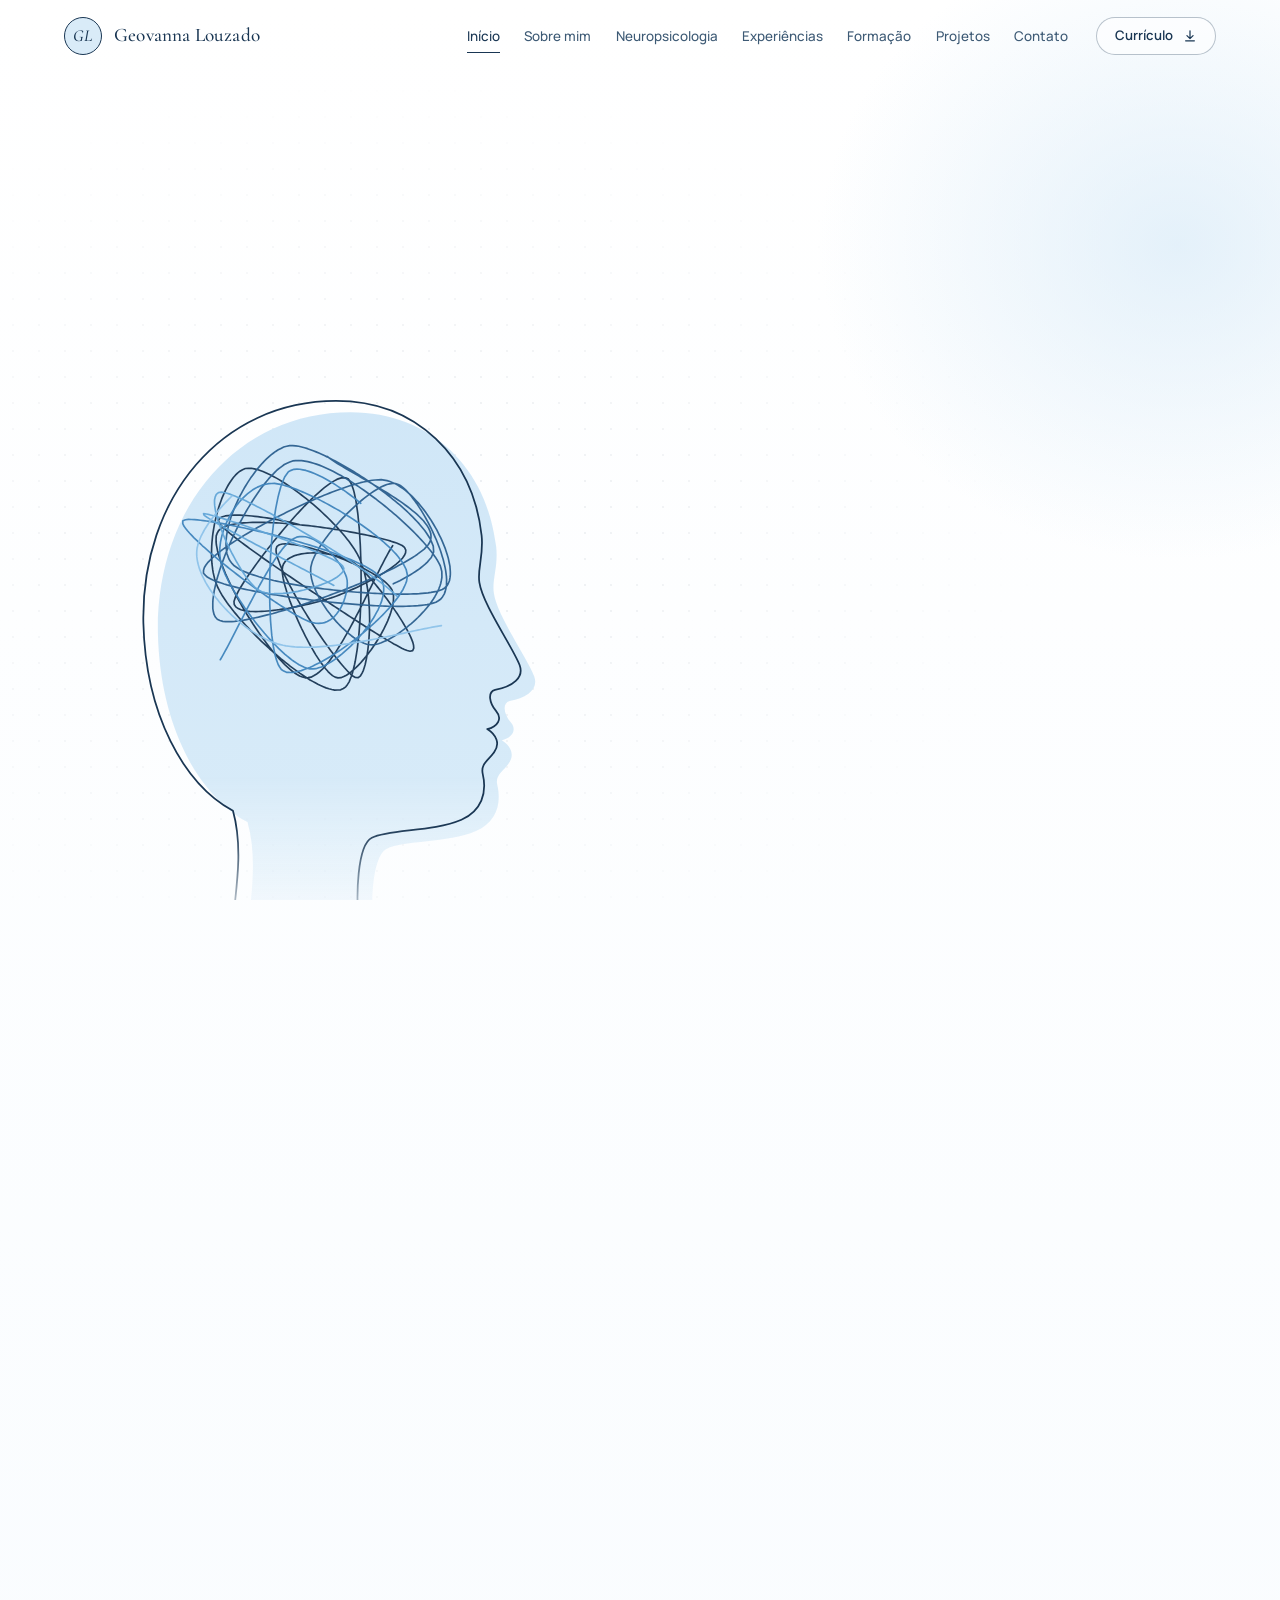
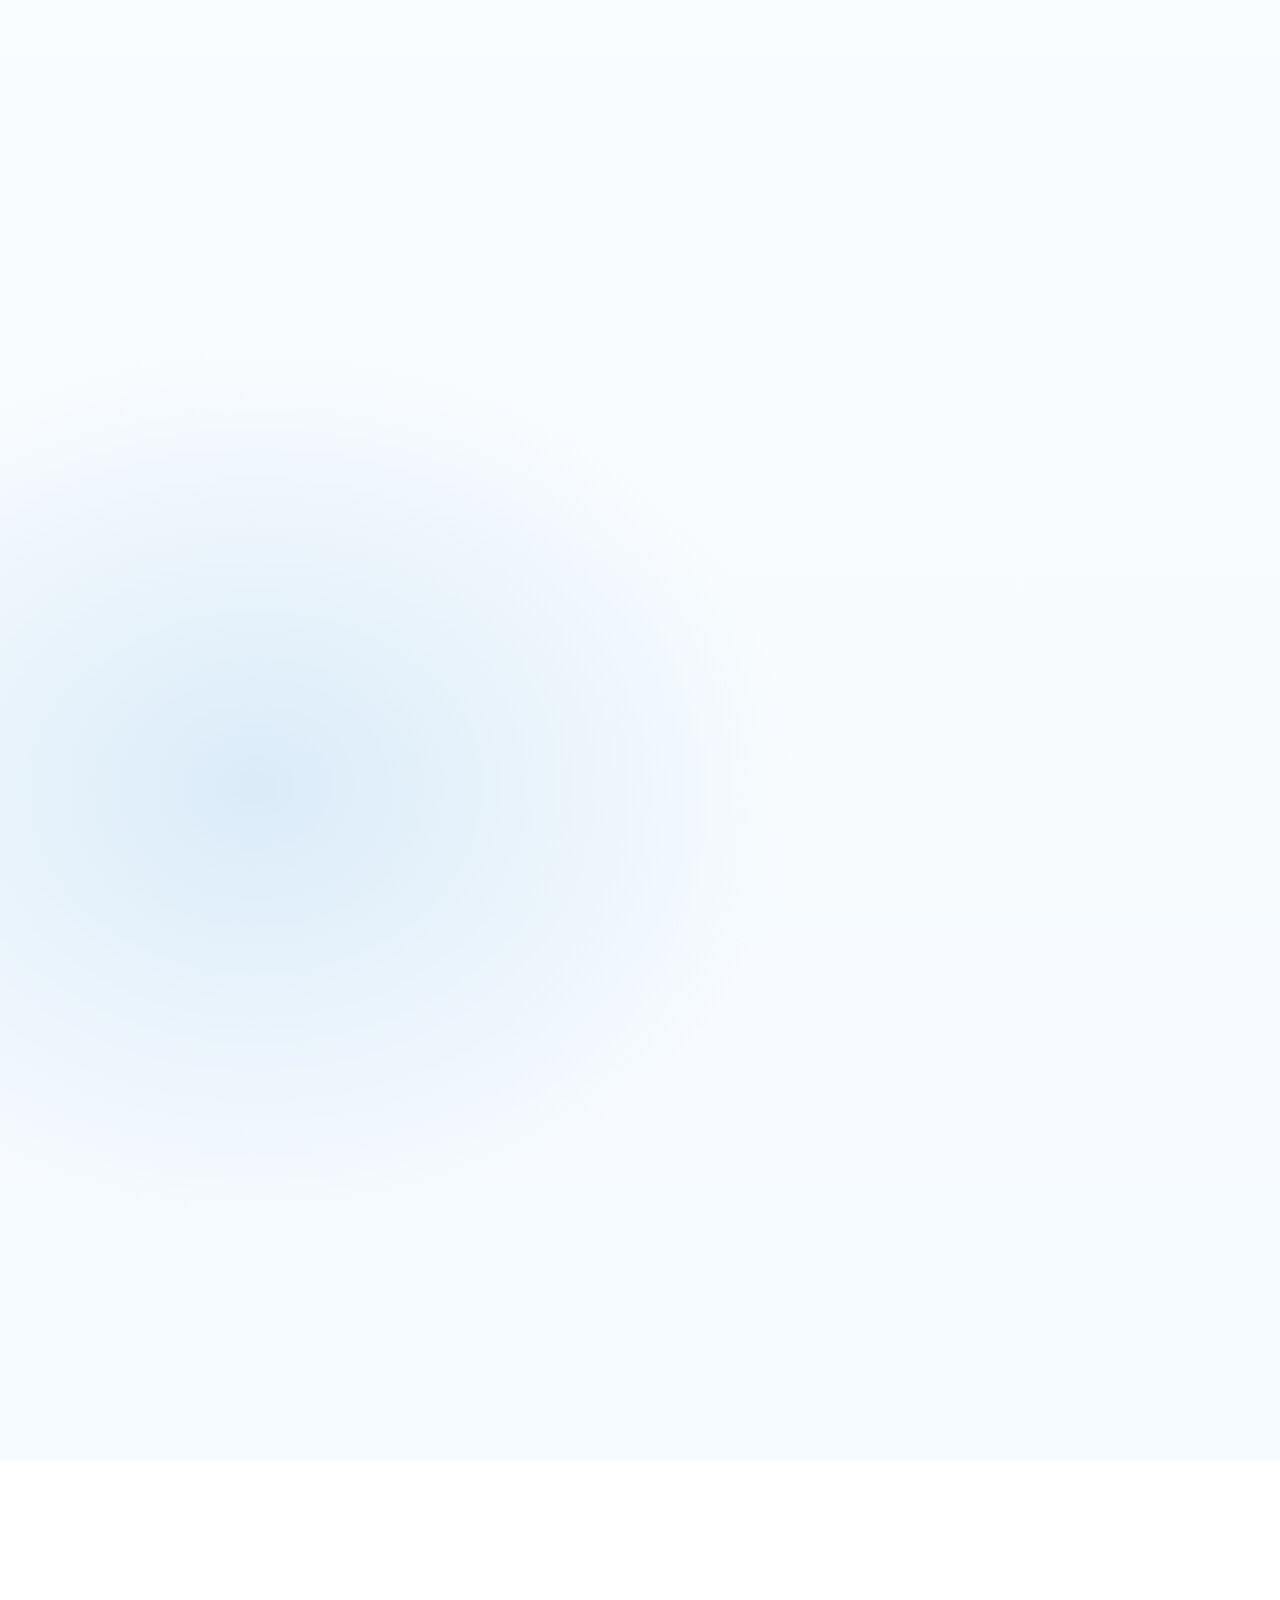
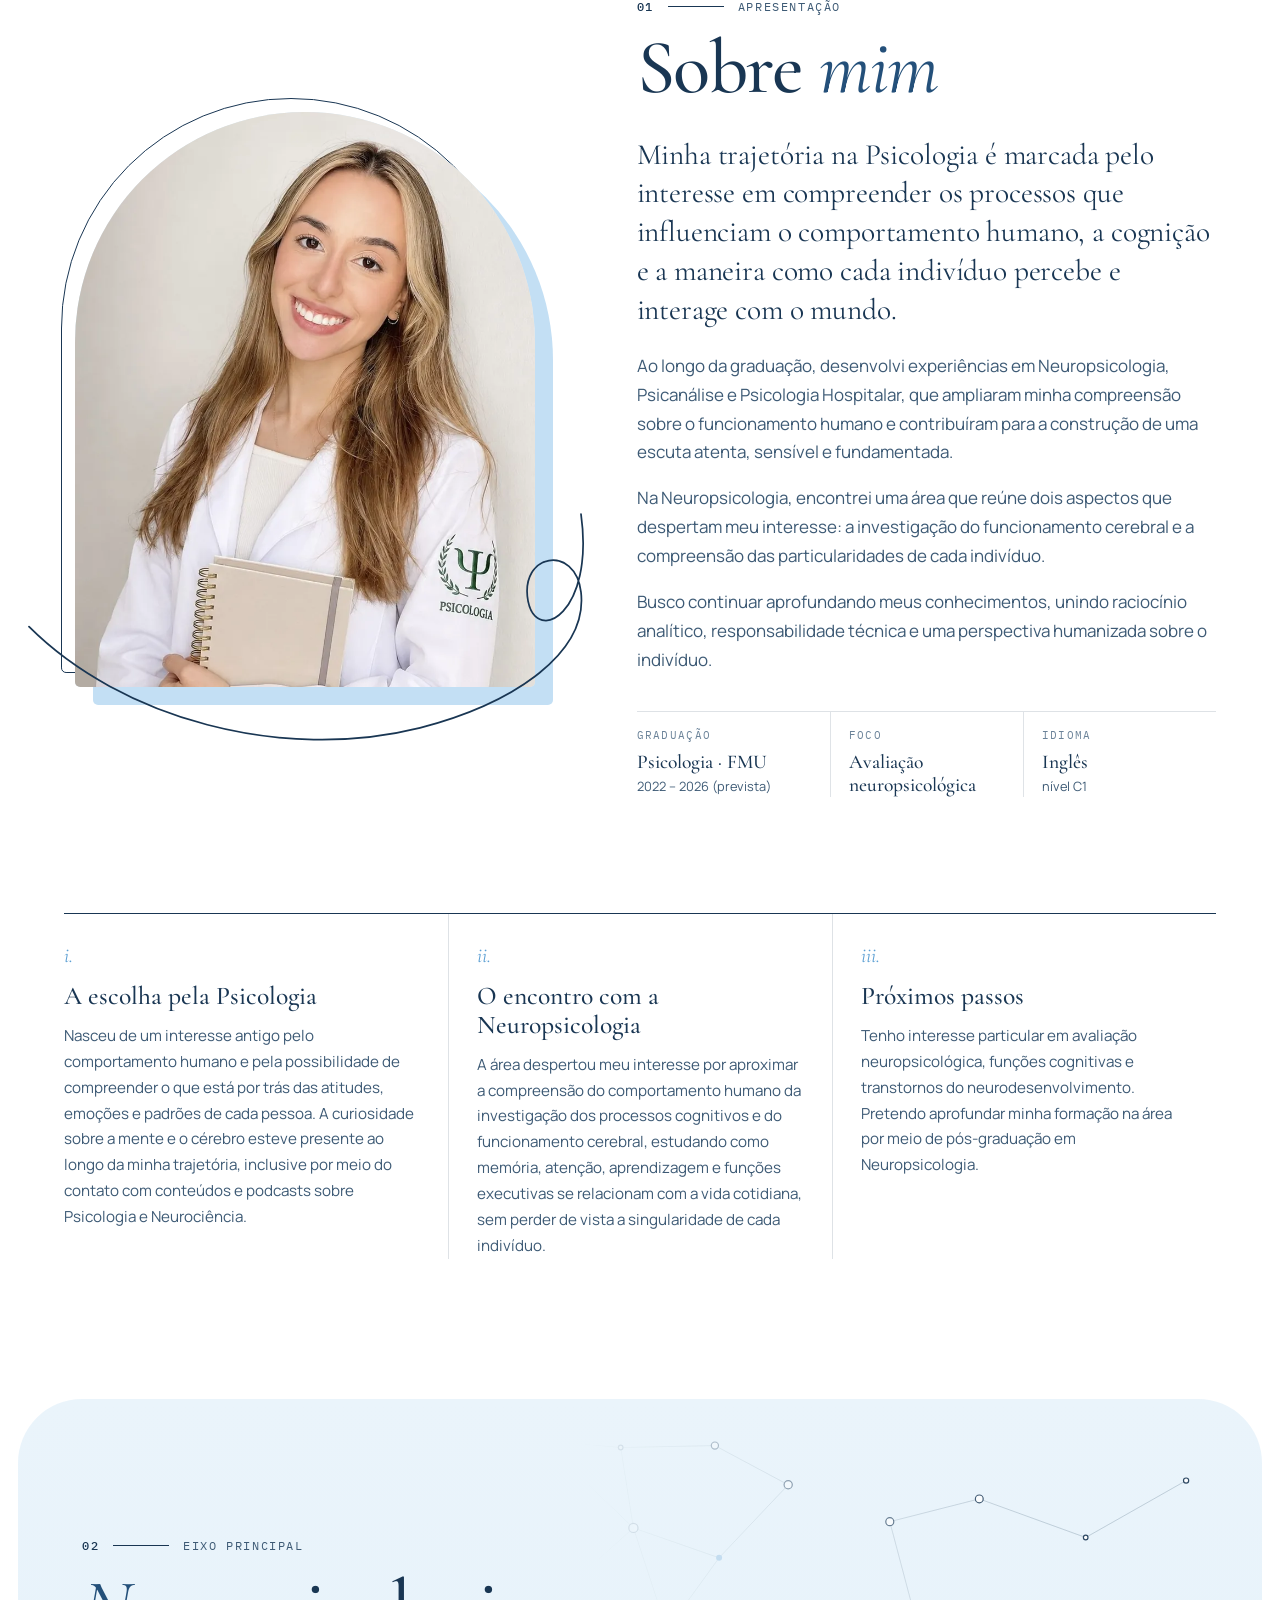
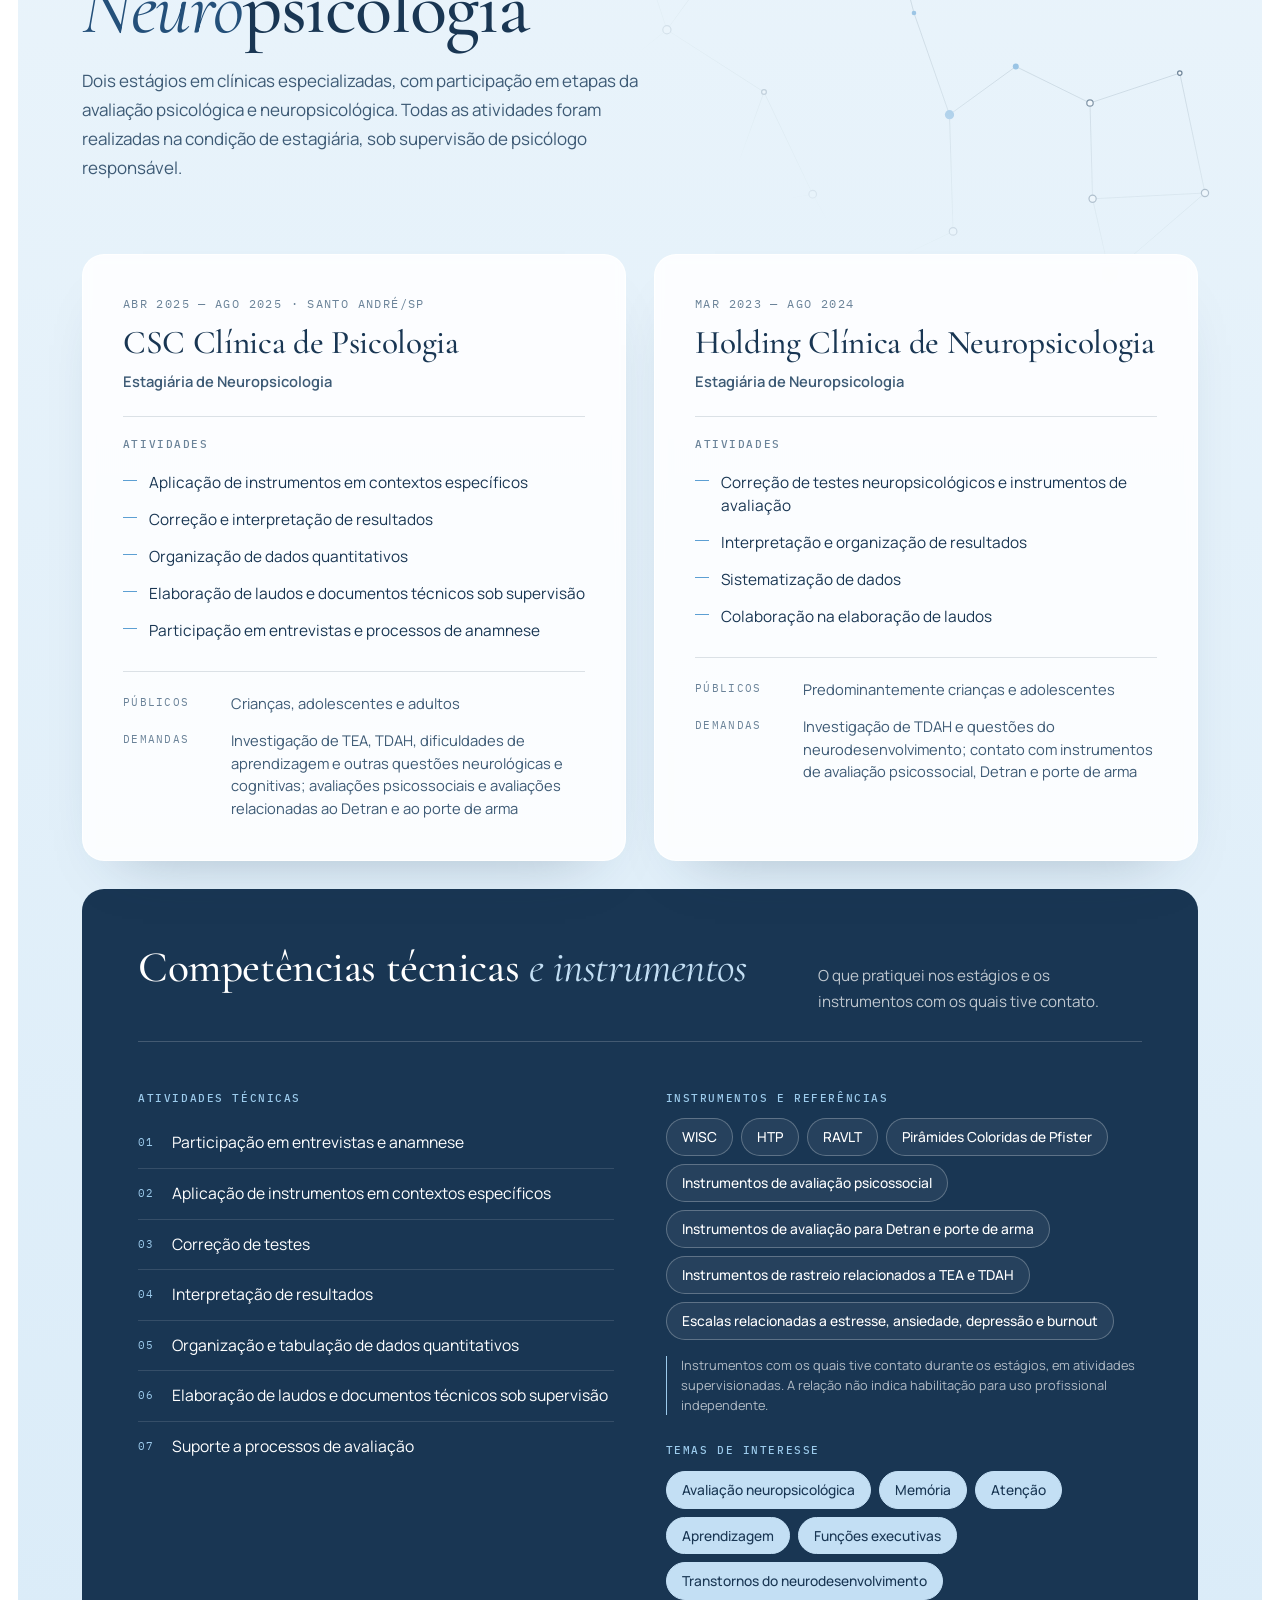
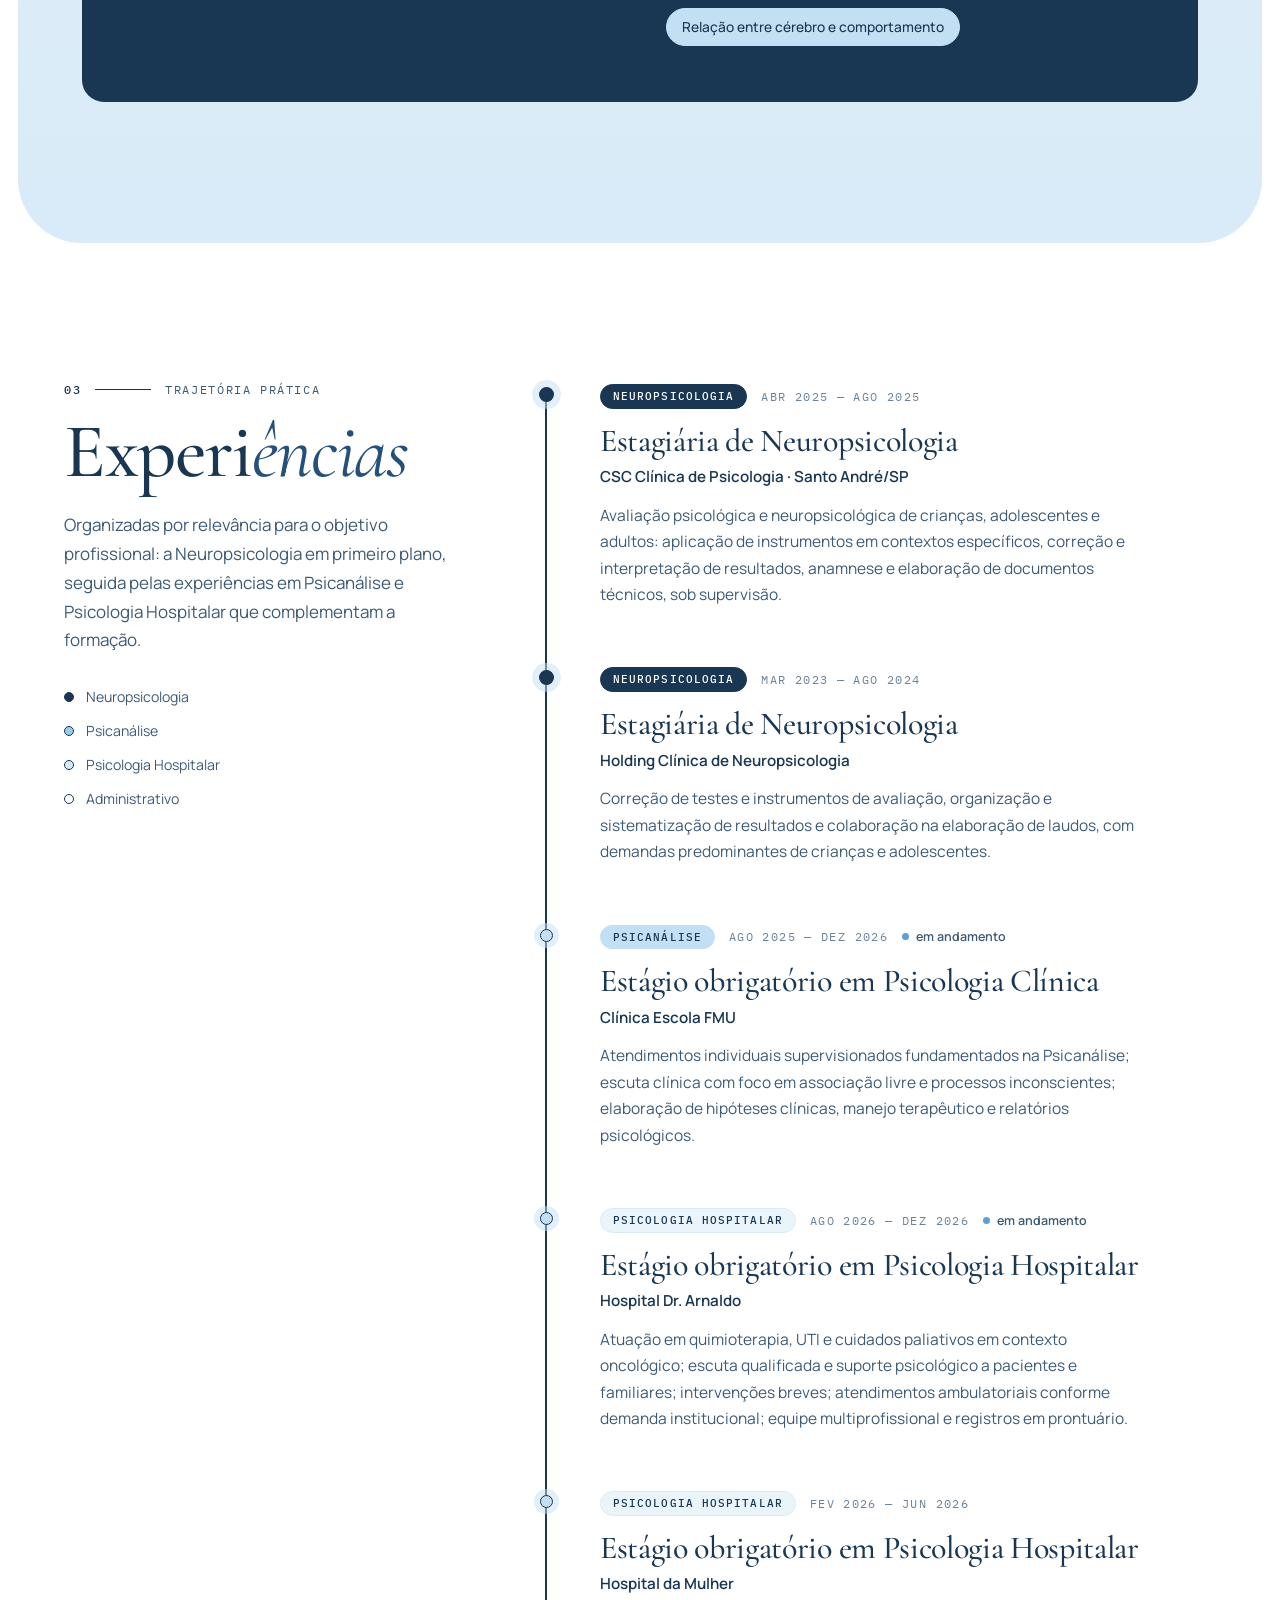
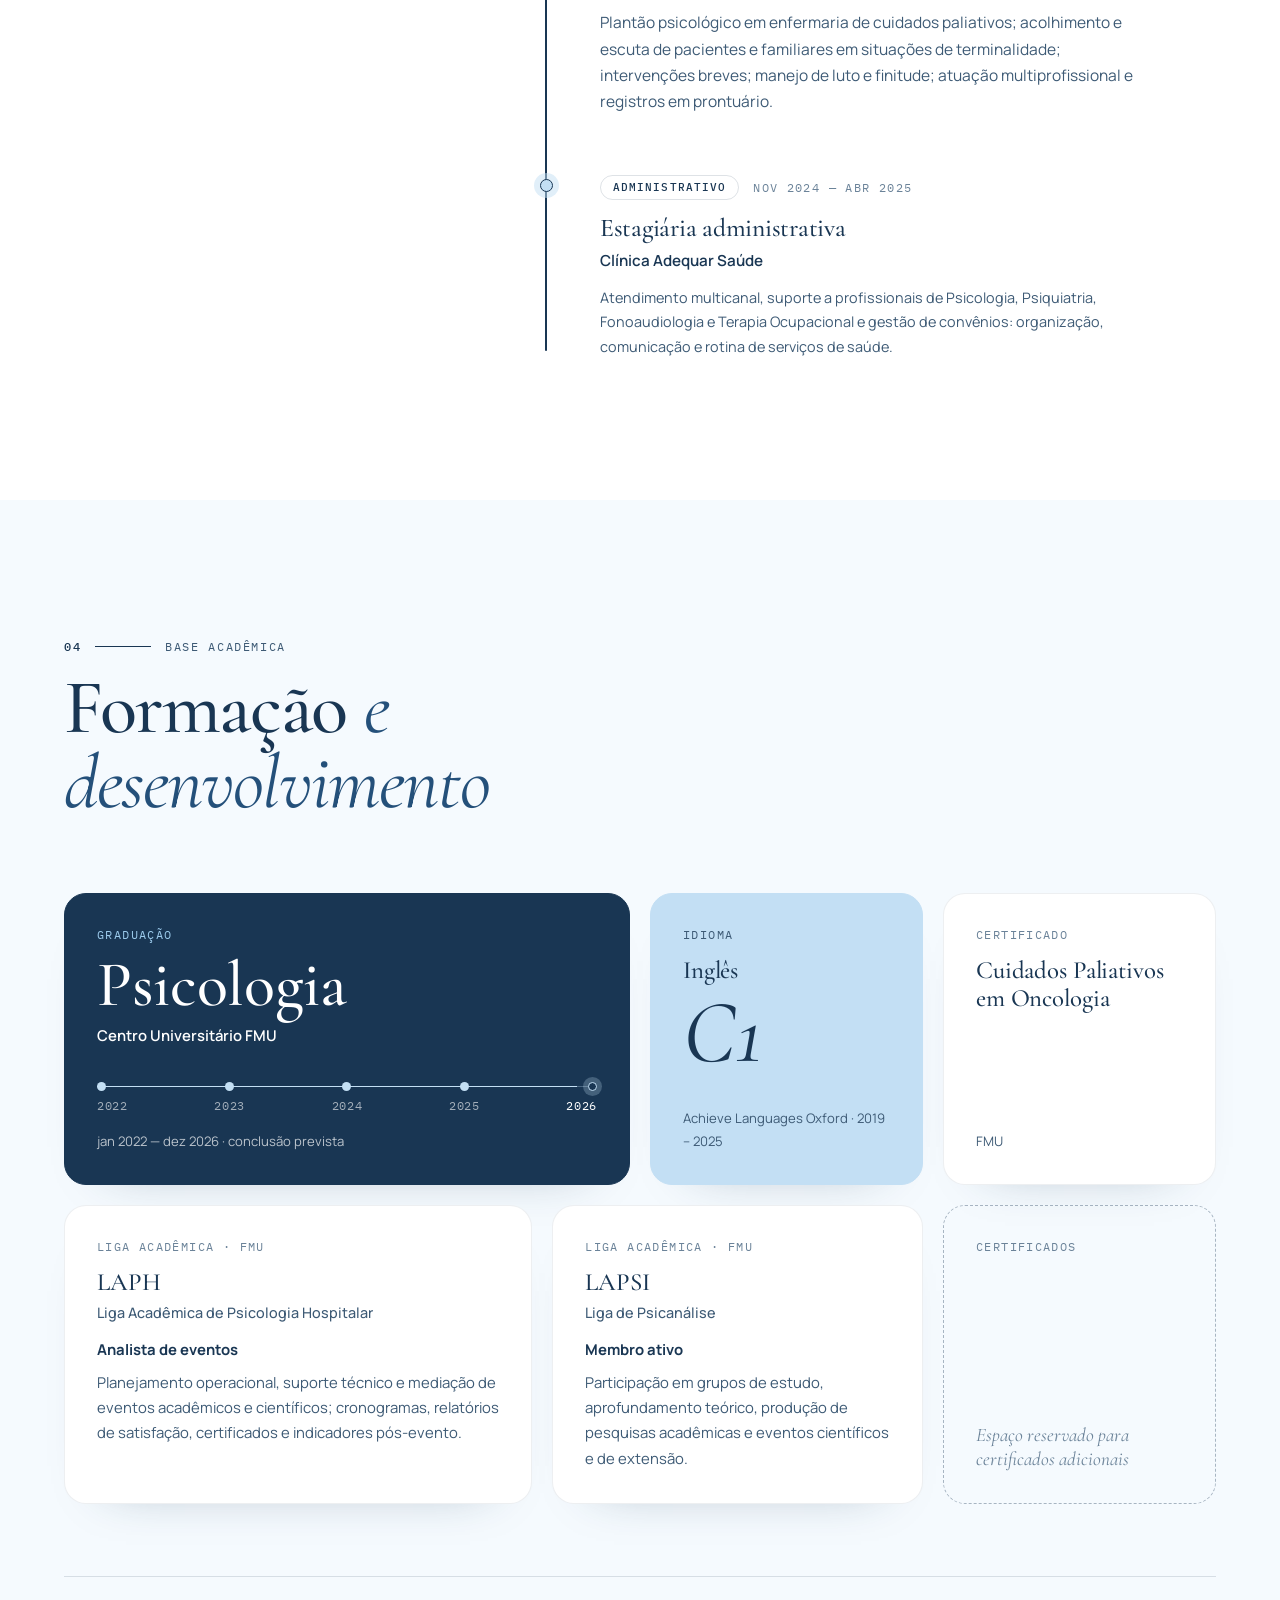
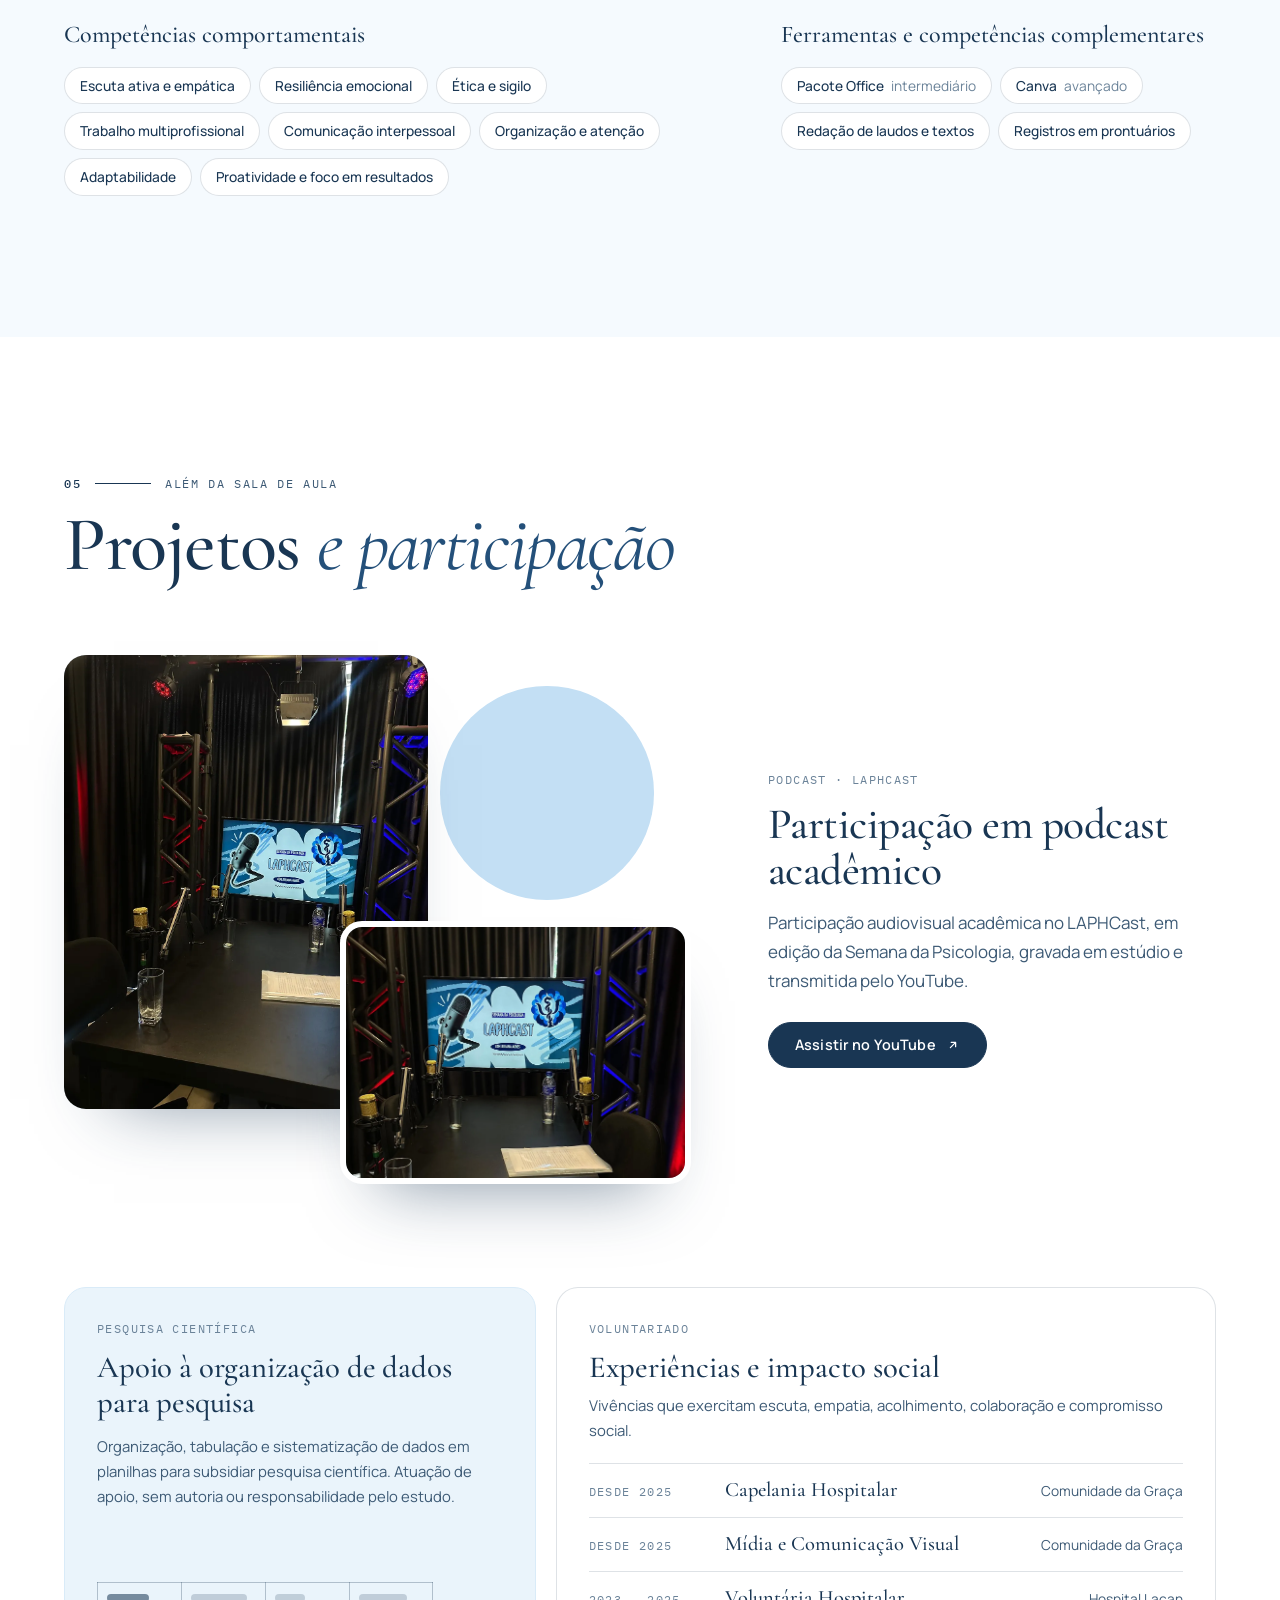
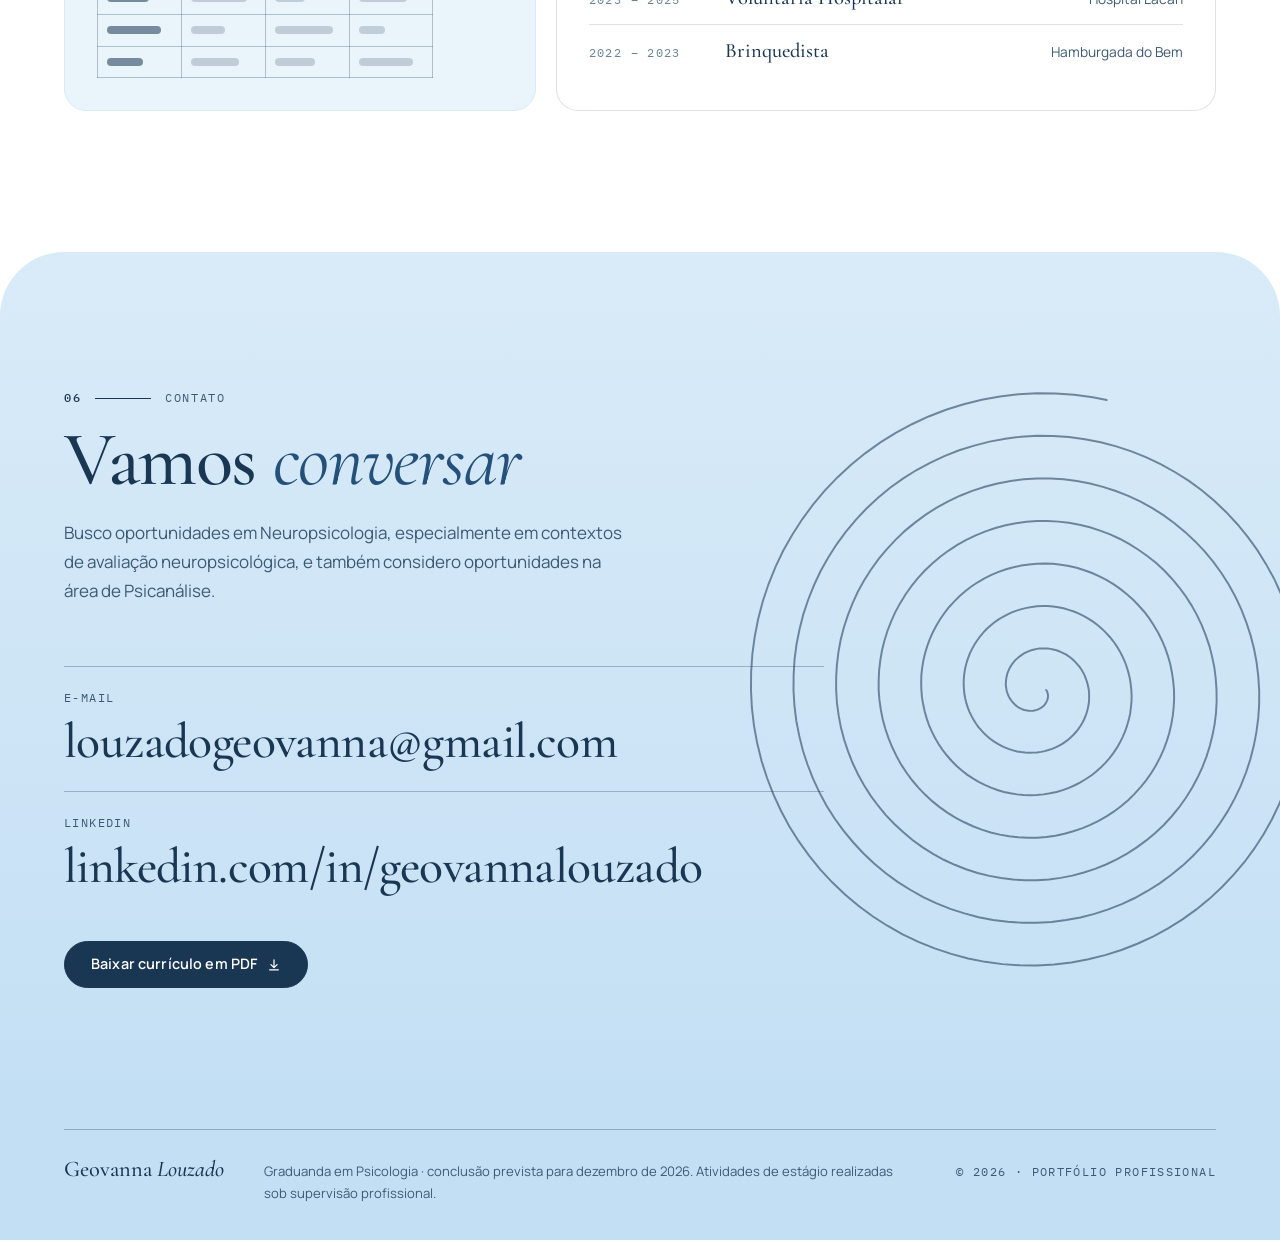
==== commit ef7659bf: "Replace podcast photos with studio shots without faces The previous photos showed the faces of other" ====
--- a/index.html
+++ b/index.html
@@ -423,16 +423,16 @@
           <div class="podcast__media reveal">
             <figure class="podcast__a">
               <picture>
-                <source srcset="assets/img/podcast-gravacao.webp" type="image/webp">
-                <img src="assets/img/podcast-gravacao.jpg" width="1100" height="1324" loading="lazy" decoding="async"
-                     alt="Gravação do LAPHCast em estúdio: três pessoas conversam à mesa, com microfones e uma câmera em primeiro plano.">
+                <source srcset="assets/img/podcast-estudio.webp" type="image/webp">
+                <img src="assets/img/podcast-estudio.jpg" width="1100" height="1375" loading="lazy" decoding="async"
+                     alt="Estúdio do LAPHCast preparado para a gravação: mesa preta com microfones, copos e roteiro, entre estruturas iluminadas em vermelho e azul.">
               </picture>
             </figure>
             <figure class="podcast__b">
               <picture>
-                <source srcset="assets/img/podcast-equipe.webp" type="image/webp">
-                <img src="assets/img/podcast-equipe.jpg" width="1400" height="1079" loading="lazy" decoding="async"
-                     alt="Equipe e convidada do LAPHCast reunidas no estúdio após a gravação.">
+                <source srcset="assets/img/podcast-detalhe.webp" type="image/webp">
+                <img src="assets/img/podcast-detalhe.jpg" width="1400" height="1050" loading="lazy" decoding="async"
+                     alt="Detalhe do estúdio: microfones dourados à frente do telão com a arte do LAPHCast, da Semana da Psicologia.">
               </picture>
             </figure>
           </div>
